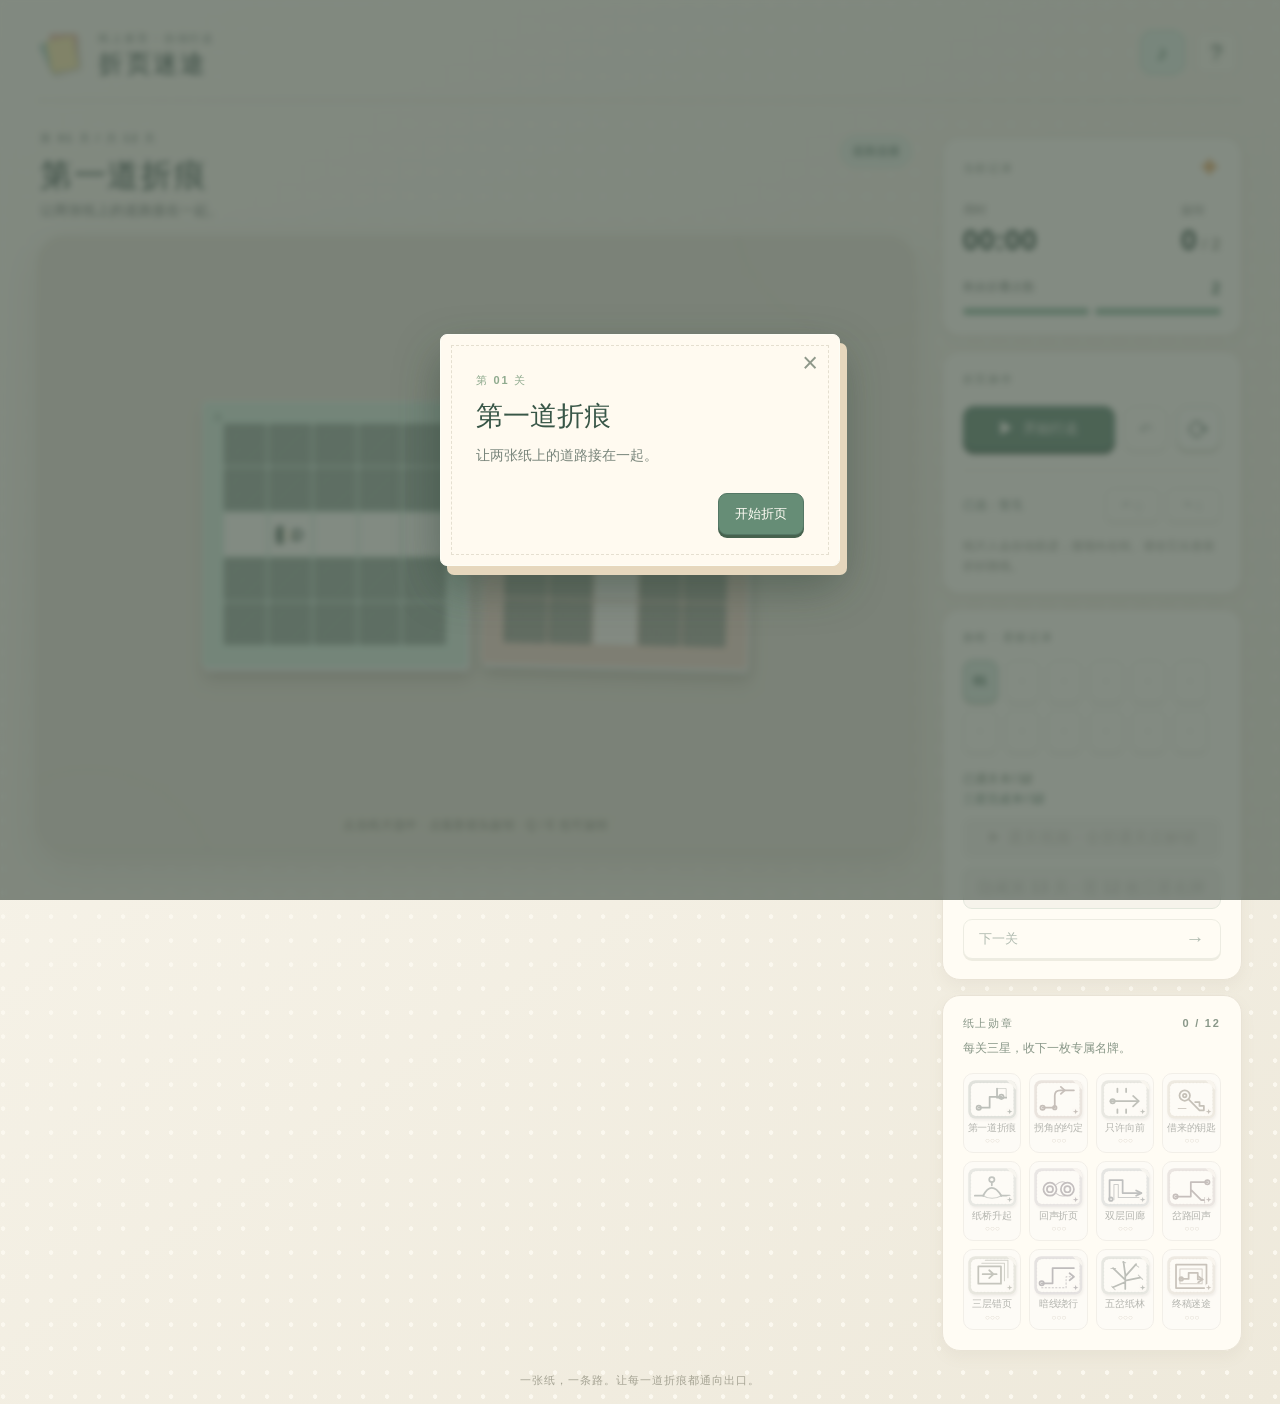
==== index.html @ ecf1df01 "Add files via upload" ====
<!doctype html>
<html lang="zh-CN">
<head>
  <meta charset="UTF-8">
  <meta name="viewport" content="width=device-width, initial-scale=1.0">
  <meta name="theme-color" content="#f5f0e5">
  <link rel="icon" href="data:,">
  <meta name="description" content="折页迷途：旋转纸片地图，为自动行走的小纸片人接出一条路。">
  <title>折页迷途 · 纸上迷宫</title>
  <link rel="stylesheet" href="./styles.css">
  <link rel="stylesheet" href="./advanced.css">
  <link rel="stylesheet" href="./boss.css">
  <link rel="stylesheet" href="./achievements.css">
</head>
<body>
  <div class="app-shell">
    <header class="topbar">
      <div class="brand-mark" aria-hidden="true"><span></span><span></span><span></span></div>
      <div class="brand-copy"><span class="eyebrow">纸上迷宫 · 自动行走</span><h1>折页迷途</h1></div>
      <div class="header-actions">
        <button id="sound-button" class="icon-button soft" type="button" title="切换声音" aria-label="切换声音">♪</button>
        <button id="help-button" class="icon-button soft" type="button" title="查看图例" aria-label="查看图例">?</button>
      </div>
    </header>

    <main id="normal-game" class="game-layout">
      <section class="play-section" aria-label="游戏地图">
        <div class="level-heading">
          <div><span id="level-number" class="level-kicker">第 01 关 / 共 06 关</span><h2 id="level-title">第一道折痕</h2><p id="level-description">让两块纸上的道路接在一起。</p></div>
          <span id="level-tag" class="level-tag">道路连接</span>
        </div>
        <div class="map-stage">
          <div class="stage-decoration decoration-one" aria-hidden="true"></div>
          <div class="stage-decoration decoration-two" aria-hidden="true"></div>
          <div id="board" class="board" role="group" aria-label="可旋转地图"></div>
          <div class="stage-note">点击纸片选中 · 点弧形箭头旋转 · Q / E 也可旋转</div>
        </div>
      </section>

      <aside class="side-panel">
        <div class="status-card">
          <div class="card-label">当前记录 <span class="mini-star">✦</span></div>
          <div class="stats"><div><span class="stat-label">用时</span><strong id="time-value">00:00</strong></div><div><span class="stat-label">旋转</span><strong><span id="turn-value">0</span><small> / <span id="turn-limit">2</span></small></strong></div></div>
          <div class="budget-label"><span>剩余折叠次数</span><strong id="remaining-value">2</strong></div>
          <div id="budget-pips" class="budget-pips" aria-label="剩余旋转次数"></div>
          <div class="inventory"><span id="key-status">◇ 钥匙未出现</span><span id="bridge-status">⌁ 桥梁未出现</span></div>
        </div>
        <div class="control-card">
          <div class="card-label">折页操作</div>
          <div class="main-controls"><button id="play-button" class="primary-button" type="button" title="开始或暂停行走"><span id="play-icon">▶</span><span id="play-label">开始行走</span></button><button id="undo-button" class="icon-button" type="button" title="撤销上一步旋转" aria-label="撤销上一步旋转">↶</button><button id="restart-button" class="icon-button" type="button" title="重开本关" aria-label="重开本关">⟳</button></div>
          <div class="selected-row"><span id="selected-label">已选：暂无</span><div><button id="rotate-left" class="small-button" type="button" title="逆时针旋转选中纸片（Q）" aria-label="逆时针旋转选中纸片">↶ <kbd>Q</kbd></button><button id="rotate-right" class="small-button" type="button" title="顺时针旋转选中纸片（E）" aria-label="顺时针旋转选中纸片">↷ <kbd>E</kbd></button></div></div>
          <p class="control-hint">纸片人会自动前进；撞墙向右转。请在它出发前折好路线。</p>
        </div>
        <div class="progress-card"><div class="card-label">旅程 · 星级记录</div><div id="level-dots" class="level-dots" aria-label="关卡列表"></div><p id="clear-status" class="clear-status" aria-live="polite">已通关 0 / 12</p><p id="perfect-status" class="perfect-status" aria-live="polite">三星完成 0 / 12</p><button id="video-entry" class="video-entry" type="button" disabled title="前十二关全部通关后即可观看，不要求三星">▶ 通关视频 · 全部通关后解锁</button><button id="boss-entry" class="boss-entry" type="button" disabled title="前十二关全部获得三星名牌后解锁">隐藏第 13 关 · 需 12 枚三星名牌</button><button id="next-button" class="next-button" type="button" title="进入下一关">下一关 <span>→</span></button></div>
        <div class="achievement-card"><div class="card-label">纸上勋章 <span id="badge-count">0 / 12</span></div><p class="badge-intro">每关三星，收下一枚专属名牌。</p><div id="badge-shelf" class="badge-shelf" aria-label="关卡成就名牌"></div><div id="boss-badge-slot" class="boss-badge-slot" hidden></div><button id="finale-replay" class="finale-replay" type="button" hidden title="重看致谢与名牌融合动画">▶ 重看集章终章</button></div>
      </aside>
    </main>
    <section id="boss-screen" class="boss-screen" hidden aria-label="隐藏第十三关">
      <div class="boss-heading"><div><span class="level-kicker">隐藏第 13 关 · 终极折页</span><h2>万页迷宫</h2><p>100 × 100 张纸片，每张 100 × 100 格。正程与返程使用同一张纸的不同道路，错过钥匙会在远处被锁门拦下。</p></div><button id="boss-exit" class="outline-button" type="button">返回旅程</button></div>
      <div class="boss-layout">
        <div class="boss-map-card"><div class="boss-card-title">全图导航 <span>拖动平移 · 滚轮缩放 · 点击选纸片</span></div><canvas id="boss-atlas" width="600" height="600" aria-label="局部纸片地图"></canvas><div class="boss-nav"><button id="boss-follow" type="button">定位纸片人</button><label>视野 <input id="boss-zoom" type="range" min="8" max="40" value="20"></label><label>行 <input id="boss-row" type="number" min="1" max="100" value="1"></label><label>列 <input id="boss-col" type="number" min="1" max="100" value="2"></label><button id="boss-jump" type="button">跳转</button></div><canvas id="boss-minimap" width="200" height="200" aria-label="一百乘一百纸片总览"></canvas></div>
        <div class="boss-detail-card"><div class="boss-card-title">纸片内部 <span id="boss-selected-label">第 1 行 · 第 2 列</span></div><canvas id="boss-detail" width="500" height="500" aria-label="选中纸片的一百乘一百格道路"></canvas><p class="boss-detail-note">深色是墙，浅色是道路，箭头表示单向；红色端点危险。每张纸片都有数百步的绕路。</p></div>
        <aside class="boss-control-card"><div class="boss-card-title">Boss 状态</div><div class="boss-stat-grid"><span>纸片人</span><strong id="boss-player-position">1 行 1 列</strong><span>已走</span><strong id="boss-steps">0 步</strong><span>经过纸片</span><strong id="boss-visited">1 / 10000</strong><span>回程钥匙</span><strong id="boss-key-status">◇ 未取得</strong><span>用时</span><strong id="boss-time">00:00</strong><span>旋转</span><strong id="boss-turns">0 / 0</strong></div><div class="boss-controls"><button id="boss-left" type="button" title="逆时针旋转选中纸片">↶ 逆时针</button><button id="boss-right" type="button" title="顺时针旋转选中纸片">↷ 顺时针</button><button id="boss-undo" type="button">撤销旋转</button><button id="boss-restart" type="button">重开本关</button><button id="boss-play" class="primary-button" type="button">▶ 开始行走</button><label>行走速度 <select id="boss-speed"><option value="1">原速 1×</option><option value="64">64×</option><option value="4096" selected>4096×</option><option value="65536">65536×</option></select></label></div><form id="boss-skip-form" class="boss-skip-form"><label for="boss-skip-code">跳关代码</label><div><input id="boss-skip-code" type="text" autocomplete="off" autocapitalize="off" spellcheck="false" placeholder="输入代码" aria-label="第十三关跳关代码"><button type="submit" title="使用跳关代码">→ 使用</button></div><small>仅跳过本关，不计入星级记录。</small></form><p id="boss-hint" class="boss-hint" role="status">同一张纸片要在返程再次使用；错过钥匙会在远处被锁门拦下。</p></aside>
      </div>
      <details class="boss-video-card"><summary>▶ 观看第 13 关加速通关视频</summary><p>演示双程往返的正确路线；旋转准备与数百万步行走均作倍速压缩。</p><video controls preload="metadata" playsinline poster="./boss-video-poster.png" src="./boss-clear.webm" aria-label="第十三关加速通关视频"></video></details>
      <div id="boss-overlay" class="boss-overlay" hidden><div class="boss-overlay-paper"><h3 id="boss-overlay-title"></h3><p id="boss-overlay-message"></p><div id="boss-award" class="boss-award" hidden></div><div><button id="boss-overlay-back" type="button">返回地图</button><button id="boss-overlay-restart" type="button">重开本关</button></div></div></div>
    </section>
    <footer>一张纸，一条路。让每一道折痕都通向出口。</footer>
  </div>

  <div id="toast" class="toast" role="status" aria-live="polite"></div>
  <div id="modal" class="modal-backdrop hidden" role="dialog" aria-modal="true" aria-labelledby="modal-title"><div class="modal-paper"><button id="modal-close" class="modal-close" type="button" aria-label="关闭">×</button><span id="modal-kicker" class="modal-kicker"></span><h2 id="modal-title"></h2><p id="modal-message"></p><div id="modal-details" class="modal-details"></div><div id="modal-actions" class="modal-actions"></div></div></div>

  <div id="video-overlay" class="video-overlay" hidden role="dialog" aria-modal="true" aria-labelledby="video-overlay-title">
    <div class="video-paper"><div class="video-heading"><div><span class="level-kicker">十二关全通关奖励</span><h2 id="video-overlay-title">第 13 关 · 加速通关回放</h2><p>提前看看万页迷宫的正确路线；观看视频不会解锁 Boss。</p></div><button id="video-close" class="icon-button soft" type="button" title="关闭视频" aria-label="关闭视频">×</button></div><video id="reward-video" controls preload="metadata" playsinline poster="./boss-video-poster.png" src="./boss-clear.webm" aria-label="第十三关加速通关视频"></video></div>
  </div>

  <section id="finale-screen" class="finale-screen" hidden aria-label="集齐名牌终章动画" aria-live="polite">
    <button id="finale-skip" class="finale-skip" type="button" title="跳过终章动画，直接进入 Boss 关">跳过动画 →</button>
    <div id="finale-credits" class="finale-credits">
      <div class="finale-spark" aria-hidden="true">✦</div>
      <p class="finale-eyebrow">十二枚折页名牌 · 全部收集</p>
      <h2>感谢游玩</h2>
      <p class="finale-subtitle">每一道折痕，都因为你而有了方向。</p>
      <div class="maker-list"><span>Lyu Yanchen</span><span>Li Xinjie</span><span>Cong Yilong</span><span>Dong Yinzhi</span></div>
      <div class="powered-pill"><span class="powered-text">Powered by GPT-6 Astra</span></div>
    </div>
    <div id="finale-merge" class="finale-merge" hidden>
      <p class="merge-caption">十二道折痕，合为最后一页</p>
      <div id="merge-grid" class="merge-grid" aria-hidden="true"></div>
      <div class="boss-sigil" aria-hidden="true"><span>✦</span></div>
      <h2>万页迷宫</h2>
    </div>
  </section>

  <script type="module" src="./game.js"></script>
</body>
</html>
---- styles.css ----
:root{font-family:"Trebuchet MS","Microsoft YaHei", "PingFang SC", sans-serif;color:#374039;background:#f5f0e5;font-synthesis:none}*{box-sizing:border-box}body{margin:0;min-width:320px;background:radial-gradient(circle at 13% 19%,#fbf8ef 0 2px,transparent 2.5px) 0 0/24px 24px,linear-gradient(145deg,#faf7ee,#eee9db);min-height:100vh}button{font:inherit;cursor:pointer}button:disabled{cursor:not-allowed;opacity:.43}.app-shell{max-width:1450px;margin:auto;padding:25px clamp(18px,3vw,48px) 16px}.topbar{display:flex;align-items:center;gap:14px;padding:4px 3px 24px;border-bottom:1px solid #ded9ca}.brand-mark{position:relative;width:43px;height:43px;flex:none;transform:rotate(-10deg)}.brand-mark span{position:absolute;width:28px;height:33px;border:1px solid rgba(45,71,62,.16);border-radius:2px;box-shadow:2px 3px 4px #665a4022}.brand-mark span:nth-child(1){background:#b6d4c7;left:3px;top:6px;transform:rotate(-16deg)}.brand-mark span:nth-child(2){background:#f1bfaa;left:9px;top:3px;transform:rotate(9deg)}.brand-mark span:nth-child(3){background:#f8e7ab;left:7px;top:7px;transform:rotate(-1deg)}.brand-copy{line-height:1}.eyebrow,.level-kicker,.card-label,.modal-kicker{font-size:11px;font-weight:800;letter-spacing:.16em;color:#839087}.brand-copy h1{font-size:25px;letter-spacing:.09em;margin:6px 0 0;font-weight:900;color:#344e44}.header-actions{margin-left:auto;display:flex;gap:9px}.icon-button,.small-button,.outline-button,.next-button,.tile-turn,.level-dot{border:1px solid #d6d9cb;background:#fffdf6;color:#4c6758;box-shadow:0 2px 0 #d9d8c9;transition:transform .18s,background .18s,box-shadow .18s}.icon-button:hover:not(:disabled),.small-button:hover:not(:disabled),.outline-button:hover:not(:disabled),.next-button:hover:not(:disabled),.tile-turn:hover:not(:disabled),.level-dot:hover:not(:disabled){transform:translateY(-2px);box-shadow:0 4px 0 #d9d8c9;background:#f7f8ee}.icon-button:active:not(:disabled),.small-button:active:not(:disabled),.tile-turn:active:not(:disabled){transform:translateY(1px);box-shadow:0 1px 0 #d9d8c9}.icon-button{width:45px;height:45px;border-radius:12px;font-size:25px;line-height:1}.icon-button.soft{border-color:#e3e0d6;background:#f8f5ea;box-shadow:none;font-size:22px}.icon-button.active{background:#e5efd8;color:#397058}.game-layout{display:grid;grid-template-columns:minmax(0,1fr) 300px;gap:28px;margin-top:27px;align-items:start}.play-section{min-width:0}.level-heading{display:flex;justify-content:space-between;align-items:flex-start;gap:12px;padding:0 2px 15px}.level-heading h2{font-family:Georgia,"Noto Serif SC","Songti SC",serif;font-size:clamp(24px,2.5vw,34px);margin:8px 0 4px;color:#334e43;letter-spacing:.04em}.level-heading p{font-size:14px;color:#79827a;margin:0}.level-tag{background:#e6eee3;border:1px solid #d3e2d1;color:#567766;border-radius:30px;padding:7px 11px;font-size:12px;font-weight:700;white-space:nowrap;margin-top:7px}.map-stage{position:relative;isolation:isolate;min-height:615px;padding:34px 28px 50px;display:flex;align-items:center;justify-content:center;background:#e9e4d7;border-radius:26px;border:1px solid #e0d9c9;box-shadow:inset 0 1px #fff9,0 14px 35px #665b4220;overflow:hidden}.map-stage:before{content:"";position:absolute;inset:0;background:repeating-linear-gradient(0deg,transparent 0 31px,#8c7e6110 32px),repeating-linear-gradient(90deg,transparent 0 31px,#8c7e6110 32px);pointer-events:none;z-index:-1}.stage-decoration{position:absolute;width:260px;height:260px;border:1px dashed #b5ac9a;border-radius:50%;opacity:.45;z-index:-1}.decoration-one{top:-160px;right:-80px}.decoration-two{bottom:-180px;left:-80px}.board{--columns:2;--rows:2;--tile-size:clamp(140px, min(20.8vw, calc(58vh / var(--rows))), 270px);display:grid;grid-template-columns:repeat(var(--columns),var(--tile-size));grid-template-rows:repeat(var(--rows),var(--tile-size));gap:clamp(8px,1.2vw,18px);max-width:100%;position:relative;filter:drop-shadow(0 12px 8px #82796425)}.tile{--paper:#dceee5;position:relative;background:var(--paper);border:1px solid #ffffffe0;border-radius:5px;box-shadow:2px 4px 0 #ffffff90,4px 8px 12px #675f4e35;transform:rotate(var(--angle,0deg));outline:3px solid transparent;outline-offset:4px;transition:outline-color .2s,filter .2s;min-width:0;min-height:0}.tile:nth-child(2n){--angle:1.3deg}.tile:nth-child(3n){--angle:-1.4deg}.tile:nth-child(4n){--angle:.7deg}.tile.mint{--paper:#d6ebdc}.tile.peach{--paper:#f2d8c9}.tile.lavender{--paper:#e7def1}.tile.blue{--paper:#d4e6ee}.tile.yellow{--paper:#f2eac3}.tile.rose{--paper:#edd4db}.tile.selected{outline-color:#739787;z-index:2}.tile.occupied{filter:saturate(1.1)}.tile-content{width:100%;height:100%;padding:8%;position:relative}.cell-grid{display:grid;width:100%;height:100%;grid-template-columns:repeat(5,1fr);grid-template-rows:repeat(5,1fr);gap:2px}.cell{position:relative;display:flex;align-items:center;justify-content:center;min-width:0;min-height:0;border-radius:2px;font-size:clamp(16px,2.2vw,27px);font-weight:900}.cell.road,.cell.key,.cell.door,.cell.switch,.cell.bridge,.cell.crumble,.cell.portal,.cell.oneway,.cell.exit{background:#fffdf8e8;box-shadow:0 1px 1px #7c765022}.cell.wall{background:repeating-linear-gradient(135deg,#7d8c82b3 0 2px,#899b8db5 2px 4px);box-shadow:inset 1px 1px 2px #43544345}.cell.void{background:#5e73667a;border:2px dashed #fff9}.cell-glyph{position:relative;z-index:1;line-height:1}.exit{color:#e7aa57;box-shadow:inset 0 0 0 2px #eed6a6,0 1px 1px #7c765022!important}.exit .cell-glyph{animation:twinkle 1.6s ease-in-out infinite}.key{color:#d09a4d}.door{color:#9a6657}.door.open{color:#91b28e}.switch{color:#d88671}.switch.active{color:#7fa986}.bridge{color:#b2a89a;background:#f8f7f4a0!important;border:2px dashed #9c9c8e}.bridge.active{color:#589383;background:#fffdf8e8!important;border:0}.crumble{color:#bd9f80;background:repeating-linear-gradient(60deg,#fffaf3,#fffaf3 5px,#eadfcf 6px)!important}.portal{color:#8c7ca8;background:radial-gradient(circle,#e9deef,#fffdf8)!important}.oneway{color:#64998b}.tile-label{position:absolute;left:10px;top:8px;color:#627b6e99;font-family:Georgia,serif;font-size:12px;font-weight:700}.tile-actions{position:absolute;right:6px;top:5px;display:flex;gap:4px;z-index:4}.tile-turn{border-radius:7px;width:28px;height:27px;line-height:1;font-size:19px;padding:0;background:#fffdf9ed}.tile.occupied .tile-actions{display:none}.paper-person{position:absolute;z-index:5;width:68%;height:78%;display:flex;flex-direction:column;align-items:center;justify-content:center;filter:drop-shadow(1px 2px 1px #53634a80);transform:rotate(var(--face));transition:transform .15s}.face-0{--face:0deg}.face-1{--face:90deg}.face-2{--face:180deg}.face-3{--face:270deg}.person-head{width:40%;height:31%;background:#fefbf2;border:2px solid #4b685e;border-radius:48% 48% 25% 25%;position:relative}.person-head:after{content:"··";position:absolute;left:22%;top:-11%;font-size:12px;letter-spacing:1px;color:#40574f}.person-body{width:65%;height:42%;background:#faf5e5;border:2px solid #4b685e;clip-path:polygon(50% 0,100% 100%,0 100%);margin-top:-2px}.person-feet{width:68%;height:12%;border-bottom:3px solid #4b685e;border-radius:50%}.stage-note{position:absolute;bottom:15px;left:10px;right:10px;text-align:center;font-size:12px;color:#8b8d7f;letter-spacing:.03em}.side-panel{display:flex;flex-direction:column;gap:15px;padding-top:9px}.status-card,.control-card,.progress-card{background:#fffcf4;border:1px solid #e9e3d6;border-radius:18px;box-shadow:0 6px 15px #887a5d12;padding:20px}.card-label{color:#8a9889;display:flex;justify-content:space-between;align-items:center}.mini-star{font-size:18px;color:#e3ae6d}.stats{display:flex;justify-content:space-between;margin:23px 0 22px}.stats>div{display:flex;flex-direction:column;gap:5px}.stat-label{font-size:12px;color:#8d9389}.stats strong{font-size:29px;font-variant-numeric:tabular-nums;color:#3a5547}.stats small{font-size:17px;color:#a3a799}.budget-label{font-size:12px;color:#838e84;display:flex;justify-content:space-between}.budget-label strong{color:#5f806c;font-size:17px}.budget-pips{display:flex;gap:6px;margin-top:9px}.budget-pip{height:7px;flex:1;border-radius:20px;background:#e8e3d6}.budget-pip.available{background:#96bda4}.inventory{display:flex;flex-direction:column;gap:7px;border-top:1px dashed #e7e1d4;margin-top:20px;padding-top:13px;color:#89948b;font-size:12px}.control-card{padding-bottom:16px}.main-controls{display:flex;gap:8px;margin-top:19px}.primary-button{border:1px solid #547765;background:#668d76;color:#fffdf5;box-shadow:0 3px 0 #46624e;border-radius:11px;min-height:45px;padding:0 16px;font-size:14px;font-weight:800;transition:transform .18s,background .18s,box-shadow .18s}.primary-button:hover:not(:disabled){background:#587d69;transform:translateY(-2px);box-shadow:0 5px 0 #46624e}.primary-button:active:not(:disabled){transform:translateY(1px);box-shadow:0 1px 0 #46624e}.main-controls .primary-button{flex:1;display:flex;align-items:center;justify-content:center;gap:8px}.main-controls .primary-button span:first-child{font-size:17px}.selected-row{display:flex;justify-content:space-between;align-items:center;gap:4px;border-top:1px dashed #e7e1d4;margin-top:19px;padding-top:17px;font-size:12px;color:#7e8f82}.selected-row>div{display:flex;gap:6px}.small-button{min-width:55px;height:34px;border-radius:8px;font-size:16px}.small-button kbd{font-family:inherit;font-size:10px;color:#9ba99b}.control-hint{font-size:12px;line-height:1.65;color:#9a9e91;margin:15px 0 0}.level-dots{display:flex;gap:7px;margin:15px 0 18px}.level-dot{width:35px;height:35px;border-radius:9px;font-size:12px;font-weight:800}.level-dot.current{background:#dceade;color:#436954;border-color:#9dbca5}.next-button{width:100%;height:40px;border-radius:9px;font-size:13px;font-weight:800;display:flex;align-items:center;justify-content:space-between;padding:0 15px}.next-button span{font-size:19px}footer{margin-top:22px;text-align:center;color:#a5a393;font-size:11px;letter-spacing:.09em}.toast{position:fixed;bottom:28px;left:50%;transform:translate(-50%,18px);padding:10px 18px;border-radius:30px;background:#344f42;color:#fffdf5;font-size:13px;box-shadow:0 8px 24px #44594b3f;opacity:0;pointer-events:none;transition:opacity .2s,transform .2s;z-index:20}.toast.visible{opacity:1;transform:translate(-50%,0)}.modal-backdrop{position:fixed;inset:0;z-index:30;background:#3d4c42a3;display:flex;align-items:center;justify-content:center;padding:20px;backdrop-filter:blur(3px)}.modal-backdrop.hidden{display:none}.modal-paper{position:relative;width:min(400px,100%);background:#fffaf0;border:1px solid #fdfdf5;border-radius:7px;box-shadow:7px 9px 0 #e6d7bd,0 20px 45px #263d3070;padding:35px 35px 30px;transform:rotate(-.7deg)}.modal-paper:before{content:"";position:absolute;inset:10px;border:1px dashed #e5dfd0;pointer-events:none}.modal-close{position:absolute;top:12px;right:15px;border:0;background:transparent;font-size:27px;color:#8f988a}.modal-kicker{color:#8faa8e}.modal-paper h2{font-family:Georgia,"Noto Serif SC","Songti SC",serif;color:#385647;font-size:27px;margin:10px 0}.modal-paper p{color:#78847a;font-size:14px;line-height:1.7;margin:0}.modal-details{font-size:13px;line-height:2;color:#8a948a;margin-top:12px}.result-stars{font-size:35px;color:#dfad63;letter-spacing:7px;line-height:1.5}.result-stars span{color:#d7d8ce}.modal-actions{display:flex;justify-content:flex-end;gap:9px;margin-top:25px}.modal-actions button{padding:0 16px;min-height:42px;border-radius:9px;font-size:13px;font-weight:800}.outline-button{color:#607d67}button:focus-visible,.tile:focus-visible{outline:3px solid #597e68;outline-offset:3px}@keyframes twinkle{50%{transform:scale(1.16);opacity:.7}}@media(max-width:1050px){.game-layout{grid-template-columns:1fr;gap:16px}.side-panel{display:grid;grid-template-columns:repeat(3,minmax(0,1fr));padding:0}.map-stage{min-height:560px}.board{--tile-size:clamp(130px,min(29vw,calc(50vh / var(--rows))),255px)}}@media(max-width:700px){.app-shell{padding:14px 12px 18px}.topbar{padding-bottom:16px}.brand-copy h1{font-size:21px}.brand-mark{transform:scale(.85) rotate(-10deg);margin-left:-5px}.game-layout{margin-top:17px}.level-heading h2{font-size:24px}.level-heading p{font-size:12px}.level-tag{font-size:10px;padding:6px 8px}.map-stage{min-height:0;padding:24px 7px 48px;border-radius:17px}.board{--tile-size:min(43vw,calc(65vh / var(--rows)),215px);gap:6px}.cell-grid{gap:1px}.tile-content{padding:7%}.tile-turn{width:25px;height:24px;font-size:17px}.tile-actions{top:3px;right:3px;gap:2px}.cell{font-size:clamp(12px,4vw,23px)}.stage-note{font-size:10px}.side-panel{grid-template-columns:1fr 1fr;gap:9px}.status-card,.control-card,.progress-card{padding:14px;border-radius:13px}.progress-card{grid-column:1/-1}.stats{margin:13px 0}.stats strong{font-size:23px}.main-controls{margin-top:12px}.main-controls .icon-button{width:36px;height:42px;font-size:21px}.primary-button{padding:0 8px;font-size:12px}.selected-row{display:block;margin-top:12px;padding-top:10px}.selected-row>div{margin-top:7px}.control-hint{display:none}.level-dots{margin:9px 0}.inventory{margin-top:10px;padding-top:8px}.level-dots{justify-content:center}.next-button{height:35px}}@media(max-width:420px){.side-panel{grid-template-columns:1fr}.progress-card{grid-column:auto}.status-card .inventory{flex-direction:row;justify-content:space-between}.control-card .selected-row{display:flex}.control-card .selected-row>div{margin:0}.board{--tile-size:min(42vw,calc(64vh / var(--rows)),190px)}}@media(prefers-reduced-motion:reduce){*,*:before,*:after{animation-duration:.01ms!important;transition-duration:.01ms!important}}
---- advanced.css ----
/* 进阶地图维持完整可见；关卡入口按行折叠。 */
.level-dots { flex-wrap: wrap; }
.map-stage.advanced-stage { min-height: 0; align-items: flex-start; }
.board.long-board { --tile-size: clamp(112px, min(17vw, calc(80vh / var(--rows))), 190px); }
.board.long-board .cell { font-size: clamp(14px, 1.75vw, 23px); }
.board.long-board .tile-label { font-size: 10px; }
.cell.danger { background: #e7b6aa !important; color: #9b514f; box-shadow: inset 0 0 0 2px #d59386; }
@media (max-width: 1050px) {
  .board.long-board { --tile-size: clamp(105px, min(22vw, calc(80vh / var(--rows))), 170px); }
}
@media (max-width: 700px) {
  .board.long-board { --tile-size: min(calc((100vw - 44px) / 3), max(95px, calc(74vh / var(--rows)))); }
  .board.long-board .cell { font-size: clamp(12px, 3.3vw, 19px); }
  .board.long-board .tile-turn { width: 29px; height: 29px; font-size: 18px; }
  .board.long-board .tile-label { left: 5px; top: 3px; }
}
---- boss.css ----
[hidden] { display: none !important; }
.level-dot { position: relative; height: 43px; }
.level-rating { position: absolute; left: 0; right: 0; bottom: 2px; font-size: 7px; letter-spacing: -1px; line-height: 1; color: #d89d4f; }
.perfect-status { margin: 5px 0 10px; color: #688775; font-size: 12px; font-weight: 800; }
.boss-entry { width: 100%; min-height: 41px; margin-bottom: 10px; border: 1px solid #bdcbbd; border-radius: 9px; background: #e5eee1; color: #446650; font-weight: 800; }
.boss-entry:not(:disabled):hover { background: #d5e6d5; }
.boss-entry:disabled { background: #ebe8df; color: #9a9d91; }
.boss-screen { margin-top: 28px; }
.boss-heading { display: flex; justify-content: space-between; align-items: start; gap: 24px; margin-bottom: 20px; }
.boss-heading h2 { margin: 8px 0 5px; font: 800 clamp(25px, 3vw, 36px) Georgia, "Noto Serif SC", serif; color: #344f43; }
.boss-heading p { max-width: 780px; margin: 0; color: #738276; font-size: 14px; line-height: 1.5; }
.boss-heading .outline-button { flex: none; padding: 10px 15px; border-radius: 9px; font-weight: 800; }
.boss-layout { display: grid; grid-template-columns: minmax(0, 1fr) minmax(0, 1fr) 245px; gap: 14px; align-items: start; }
.boss-map-card, .boss-detail-card, .boss-control-card { min-width: 0; padding: 16px; border: 1px solid #e3ddcf; border-radius: 17px; background: #fffaf0; box-shadow: 0 9px 22px #74674c15; }
.boss-card-title { display: flex; justify-content: space-between; gap: 8px; margin-bottom: 11px; font-weight: 800; color: #426353; }
.boss-card-title span { font-size: 11px; font-weight: 500; color: #899489; text-align: right; }
#boss-atlas, #boss-detail { display: block; width: 100%; aspect-ratio: 1; height: auto; background: #e8e4d8; border: 1px solid #d8d4c6; border-radius: 7px; image-rendering: pixelated; }
#boss-atlas { cursor: crosshair; touch-action: none; }
#boss-detail { cursor: default; }
.boss-nav { display: flex; flex-wrap: wrap; align-items: center; gap: 7px; margin-top: 12px; font-size: 12px; color: #738577; }
.boss-nav button, .boss-controls button, .boss-overlay button { min-height: 36px; border: 1px solid #cad8ca; border-radius: 8px; background: #f7fbf2; color: #426653; font-weight: 800; }
.boss-nav button { padding: 0 9px; }
.boss-nav label { display: flex; align-items: center; gap: 4px; }
.boss-nav input[type=number] { width: 53px; height: 34px; border: 1px solid #d5d7ca; border-radius: 6px; padding: 0 4px; background: #fffdf7; color: #435b49; }
.boss-nav input[type=range] { width: 80px; accent-color: #72987b; }
#boss-minimap { display: block; width: 140px; height: 140px; margin: 14px auto 0; border: 1px solid #d5d7ca; border-radius: 4px; background: #e7e3d8; image-rendering: pixelated; cursor: crosshair; }
.boss-detail-note, .boss-hint { color: #7e8d80; font-size: 12px; line-height: 1.5; }
.boss-stat-grid { display: grid; grid-template-columns: auto 1fr; gap: 9px 8px; font-size: 12px; color: #849085; }
.boss-stat-grid strong { justify-self: end; color: #466852; font-variant-numeric: tabular-nums; }
.boss-controls { display: grid; grid-template-columns: 1fr 1fr; gap: 8px; margin-top: 17px; }
.boss-controls button { padding: 0 5px; }
.boss-controls button:disabled { opacity: .45; }
.boss-controls #boss-play, .boss-controls label { grid-column: 1 / -1; }
.boss-controls #boss-play { background: #668d76; color: white; }
.boss-controls label { display: flex; align-items: center; justify-content: space-between; color: #778679; font-size: 12px; }
.boss-controls select { max-width: 126px; padding: 7px; border: 1px solid #d4d9ca; border-radius: 7px; background: #fffdf7; color: #45644f; }
.boss-skip-form { display: grid; gap: 7px; margin-top: 16px; padding-top: 14px; border-top: 1px dashed #d9d9ca; color: #567463; font-size: 12px; font-weight: 800; }
.boss-skip-form > div { display: flex; gap: 6px; }
.boss-skip-form input { min-width: 0; flex: 1; padding: 8px; border: 1px solid #cad8ca; border-radius: 8px; background: #fffdf7; color: #405e4d; font: inherit; }
.boss-skip-form button { flex: none; padding: 0 9px; border: 1px solid #cad8ca; border-radius: 8px; background: #e5eee1; color: #426653; font-weight: 800; cursor: pointer; }
.boss-skip-form small { color: #8a9889; font-size: 11px; font-weight: 500; }
.boss-video-card { margin-top: 16px; padding: 15px 18px; border: 1px solid #e3ddcf; border-radius: 15px; background: #fffaf0; color: #587564; }
.boss-video-card summary { cursor: pointer; font-weight: 800; }
.boss-video-card p { margin: 9px 0; font-size: 12px; line-height: 1.5; color: #849085; }
.boss-video-card video { display: block; width: min(100%, 960px); aspect-ratio: 16 / 9; margin: 10px auto 0; border-radius: 9px; background: #e7e3d8; }
.boss-overlay { position: fixed; z-index: 45; inset: 0; display: grid; place-items: center; padding: 20px; background: #364b3cb8; }
.boss-overlay-paper { width: min(390px, 100%); padding: 28px; border: 1px solid white; border-radius: 8px; background: #fffaf0; box-shadow: 8px 8px 0 #d8c9ad; transform: rotate(-.5deg); }
.boss-overlay h3 { margin: 0 0 10px; color: #3d614c; font: 800 26px Georgia, "Noto Serif SC", serif; }
.boss-overlay p { color: #7c8a7b; line-height: 1.6; }
.boss-overlay-paper > div { display: flex; justify-content: end; gap: 8px; }
.boss-overlay button { padding: 0 13px; }
@media (max-width: 1200px) { .boss-layout { grid-template-columns: minmax(0, 1fr) minmax(0, 1fr); } .boss-control-card { grid-column: 1 / -1; } .boss-controls { grid-template-columns: repeat(4, 1fr); } .boss-controls #boss-play, .boss-controls label { grid-column: auto; } }
@media (max-width: 700px) { .boss-heading { flex-direction: column; gap: 12px; } .boss-heading p { font-size: 12px; } .boss-layout { grid-template-columns: 1fr; } .boss-control-card { grid-column: auto; order: -1; } .boss-controls { grid-template-columns: 1fr 1fr; } .boss-controls #boss-play, .boss-controls label { grid-column: 1 / -1; } .boss-map-card, .boss-detail-card, .boss-control-card { padding: 12px; } .boss-card-title span { max-width: 160px; } }
---- achievements.css ----
/* 纸片名牌、终章演出与全局柔和过渡。 */
.achievement-card{background:#fffcf4;border:1px solid #e9e3d6;border-radius:18px;box-shadow:0 6px 15px #887a5d12;padding:20px}
.badge-intro{margin:9px 0 16px;font-size:12px;color:#8a9889}
.badge-shelf{display:grid;grid-template-columns:repeat(4,minmax(0,1fr));gap:8px}
.achievement-badge{min-width:0;display:flex;flex-direction:column;align-items:center;gap:2px;text-align:center;padding:5px 3px 7px;border:1px solid #eadfca;border-radius:10px;background:#fffaf0;box-shadow:0 3px 0 #e4d9c5;transition:transform .25s ease,filter .3s ease,box-shadow .25s ease}
.achievement-badge svg{width:100%;height:auto;max-width:95px;filter:drop-shadow(1px 2px 1px #756d5630)}
.achievement-badge svg .fine{stroke-width:2.3;opacity:.78}
.achievement-badge svg .dashed{stroke-dasharray:3 5}
.achievement-badge svg .fold{stroke-width:2;opacity:.68}
.achievement-badge .badge-title{font-size:10px;line-height:1.25;font-weight:800;color:#486a56;white-space:nowrap;letter-spacing:-.03em}
.badge-stars{color:#d2a25b;font-size:8px;letter-spacing:-1px}
.achievement-badge.locked{filter:grayscale(.8);opacity:.46;box-shadow:none}
.achievement-badge.earned:hover{transform:translateY(-3px) rotate(-2deg);box-shadow:0 6px 0 #e4d9c5}
.achievement-badge.just-earned{animation:badgePop .9s cubic-bezier(.16,.95,.24,1.25) both}
.boss-badge-slot{margin-top:16px;padding-top:11px;border-top:1px dashed #ddd8c7;display:flex;align-items:center;gap:12px;color:#8a9889;font-size:11px}
.boss-badge-slot[hidden]{display:none}
.boss-badge-slot .achievement-badge{width:82px}
.finale-replay{margin-top:15px;width:100%;min-height:36px;border-radius:8px;background:#e9e5d8;color:#587262;font-weight:800;font-size:12px}
.finale-replay[hidden]{display:none}
.award-detail{display:flex;align-items:center;gap:12px;margin:12px 0;padding:9px;border-radius:12px;background:#f5eddc;color:#6b735f}
.award-detail .achievement-badge{width:90px;flex:none;animation:badgePop .7s ease-out both}
.award-detail strong{display:block;color:#577963;font-size:13px}
.award-detail small{display:block;line-height:1.6;color:#8b927f}
.boss-award{display:flex!important;justify-content:center!important;align-items:center;gap:16px;margin:12px 0 20px;padding:11px;border-radius:12px;background:#f4eadb;color:#577963;font-size:13px;font-weight:800}
.boss-award[hidden]{display:none!important}
.boss-award .achievement-badge{width:94px;flex:none;animation:badgePop .7s ease-out both}
.clear-status{margin:8px 0 1px;color:#788b78;font-size:12px;font-weight:800}
.progress-card .perfect-status{margin:3px 0 10px}
.video-entry{width:100%;min-height:41px;margin-bottom:9px;border:1px solid #d8c9ad;border-radius:9px;background:#f4ead8;color:#796543;font-weight:800}
.video-entry:not(:disabled):hover{background:#ecdec3}
.video-entry:disabled{background:#ede9e0;color:#a19d90;border-color:#e3ded2}
.video-overlay{position:fixed;z-index:58;inset:0;display:grid;place-items:center;overflow:auto;padding:18px;background:#2f4238c9;backdrop-filter:blur(6px);animation:finaleFade .25s ease both}
.video-overlay[hidden]{display:none!important}
.video-paper{width:min(920px,100%);padding:18px;border:1px solid #fdf8ed;border-radius:18px;background:#fffaf0;box-shadow:8px 10px 0 #d1bea0,0 24px 55px #1b31235c;animation:paperRise .35s ease both}
.video-heading{display:flex;justify-content:space-between;gap:14px;align-items:start;margin:0 2px 15px}
.video-heading h2{margin:6px 0;color:#46644f;font:800 clamp(20px,3vw,29px) Georgia,"Noto Serif SC",serif}
.video-heading p{margin:0;color:#7e8b7e;font-size:12px;line-height:1.5}
.video-heading .icon-button{flex:none;font-size:25px}
.video-paper video{display:block;width:100%;aspect-ratio:16/9;background:#e7e3d8;border-radius:9px}

.finale-screen{position:fixed;inset:0;z-index:60;overflow:auto;display:grid;place-items:center;padding:24px;background:radial-gradient(circle at 23% 18%,#fff9dd 0,transparent 35%),radial-gradient(circle at 78% 75%,#dbeadd 0,transparent 38%),#f4eddf;color:#3e5848;text-align:center;animation:finaleFade .75s ease both}
.finale-screen[hidden],.finale-merge[hidden]{display:none!important}
.finale-screen:before{content:"";position:fixed;inset:13px;border:1px dashed #b7c7ad;pointer-events:none;border-radius:18px}
.finale-skip{position:fixed;top:27px;right:29px;z-index:3;background:#ffffffb8;border:1px solid #cdd9c8;border-radius:99px;color:#5c7765;font-weight:800;padding:9px 16px;box-shadow:0 2px 10px #51624a14}
.finale-credits{position:relative;max-width:760px;animation:paperRise .8s ease both}
.finale-spark{font-size:66px;color:#d7ab6c;line-height:1;filter:drop-shadow(0 7px 3px #b7a47844);animation:sparkPulse 3s ease-in-out infinite}
.finale-eyebrow{color:#91a28b;font-size:13px;letter-spacing:.35em;font-weight:800;margin:23px 0 7px;animation:paperRise .8s .25s both}
.finale-credits h2{font-family:Georgia,"Noto Serif SC","Songti SC",serif;font-size:clamp(46px,9vw,92px);letter-spacing:.14em;color:#456d55;margin:5px 0 10px;animation:paperRise .9s .55s both}
.finale-subtitle{font-size:clamp(13px,2vw,18px);color:#7b8e7d;animation:paperRise .9s .85s both}
.maker-list{display:grid;grid-template-columns:repeat(2,minmax(130px,1fr));gap:10px 24px;max-width:440px;margin:36px auto 12px;font:700 clamp(15px,2.3vw,19px) Georgia,serif;color:#5f7668}
.maker-list span{display:block;padding:10px 6px;border-bottom:1px dashed #bbcbb7;animation:paperRise .65s both}
.maker-list span:nth-child(1){animation-delay:1.2s}.maker-list span:nth-child(2){animation-delay:1.45s}.maker-list span:nth-child(3){animation-delay:1.7s}.maker-list span:nth-child(4){animation-delay:1.95s}
.powered-pill{position:relative;isolation:isolate;overflow:hidden;display:flex;align-items:center;justify-content:center;width:min(338px,calc(100vw - 64px));min-height:35px;margin:0 auto;padding:9px 18px;border-radius:99px;background:linear-gradient(96deg,#4a55df 0%,#6628ed 49%,#8c0cda 80%,#5310c9 100%);box-shadow:0 4px 12px #6246c93b;animation:paperRise .8s 2.25s both,powerSpectrum 3.5s ease-in-out infinite alternate}
.powered-pill:before{content:"";position:absolute;inset:0;border-radius:inherit;background:radial-gradient(circle at 8% 36%,#fff8 0 1px,transparent 2.4px),radial-gradient(circle at 15% 72%,#fff9 0 1px,transparent 2.5px),radial-gradient(circle at 26% 43%,#fff9 0 1.2px,transparent 2.7px),radial-gradient(circle at 39% 69%,#fffa 0 1px,transparent 2.4px),radial-gradient(circle at 48% 29%,#fffb 0 1.5px,transparent 3px),radial-gradient(circle at 58% 64%,#fff8 0 1px,transparent 2.5px),radial-gradient(circle at 69% 38%,#fffa 0 1.4px,transparent 3px),radial-gradient(circle at 81% 72%,#fff9 0 1px,transparent 2.4px),radial-gradient(circle at 91% 40%,#fffb 0 1.5px,transparent 3px);filter:drop-shadow(0 0 3px #fff8);animation:powerStars 2.8s ease-in-out infinite alternate}
.powered-text{position:relative;z-index:1;color:#fff;font:700 12px/1.2 system-ui,sans-serif;letter-spacing:.04em;text-shadow:0 1px 2px #30127588;white-space:nowrap}
.finale-credits.leaving{animation:finaleFade .65s ease reverse both}
.finale-merge{width:min(800px,100%);position:relative;animation:paperRise .7s ease both}
.merge-caption{font-size:13px;letter-spacing:.22em;font-weight:800;color:#778d79;margin:0 0 18px}
.merge-grid{width:min(550px,100%);display:grid;grid-template-columns:repeat(4,minmax(0,1fr));gap:10px;margin:0 auto;position:relative;z-index:2}
.merge-grid .achievement-badge{max-width:112px;width:100%;margin:auto;transform-origin:center;box-shadow:0 5px 12px #6e705b3a}
.merge-grid.merging .achievement-badge{animation:badgeConverge 2.4s cubic-bezier(.66,.02,.67,1) forwards;animation-delay:var(--delay)}
.boss-sigil{position:absolute;z-index:1;top:50%;left:50%;width:165px;height:165px;margin:-80px 0 0 -82px;border-radius:25px;background:conic-gradient(from 30deg,#749984,#ceb77d,#5e816f,#bba8a4,#749984);box-shadow:0 0 0 9px #fff8e6,0 20px 45px #4b5a4580;opacity:0;transform:scale(.25) rotate(-90deg);display:grid;place-items:center;transition:opacity .8s,transform 1.1s cubic-bezier(.17,.9,.17,1.15)}
.boss-sigil:before{content:"";position:absolute;inset:19px;border:3px dashed #fff5db;border-radius:14px;transform:rotate(45deg)}
.boss-sigil span{font-size:70px;color:#fffae8;filter:drop-shadow(2px 4px 1px #4b6650)}
.finale-merge.sigil-visible .boss-sigil{opacity:1;transform:scale(1) rotate(0)}
.finale-merge h2{font-family:Georgia,"Noto Serif SC",serif;color:#496b55;font-size:clamp(30px,5vw,50px);margin:28px 0 0;opacity:0;transform:translateY(10px);transition:opacity .6s,transform .6s}
.finale-merge.sigil-visible h2{opacity:1;transform:translateY(0)}
.finale-screen.exiting{animation:finaleFade .65s ease reverse both}

/* 导航、弹层和纸片界面均使用轻缓的进出场。 */
.app-shell{animation:paperRise .55s ease both}
.side-panel>div{animation:paperRise .52s ease both}
.side-panel>div:nth-child(2){animation-delay:.05s}.side-panel>div:nth-child(3){animation-delay:.1s}.side-panel>div:nth-child(4){animation-delay:.15s}
.game-layout.level-swapping .level-heading,.game-layout.level-swapping .map-stage{animation:paperRise .48s ease both}
.boss-screen:not([hidden]){animation:paperRise .6s ease both}
.modal-backdrop.hidden{display:flex;opacity:0;visibility:hidden;pointer-events:none;transition:opacity .23s ease,visibility .23s ease}
.modal-backdrop:not(.hidden){opacity:1;visibility:visible;transition:opacity .23s ease,visibility .23s ease}
.modal-backdrop:not(.hidden) .modal-paper{animation:paperRise .35s ease both}
.boss-overlay:not([hidden]){animation:finaleFade .3s ease both}
button{transition:background-color .2s ease,color .2s ease,box-shadow .2s ease,opacity .2s ease,transform .2s ease}
button:not(:disabled):hover{filter:brightness(1.025)}
button:not(:disabled):active{transform:translateY(1px) scale(.985)}
#sound-button.active{background:#e0eee3;color:#4c795c;border-color:#b7d1bc}

@keyframes badgePop{0%{transform:scale(.6) rotate(-12deg);opacity:.1}60%{transform:scale(1.12) rotate(4deg);opacity:1}100%{transform:scale(1) rotate(0);opacity:1}}
@keyframes paperRise{from{opacity:0;transform:translateY(13px)}to{opacity:1;transform:translateY(0)}}
@keyframes finaleFade{from{opacity:0}to{opacity:1}}
@keyframes sparkPulse{50%{transform:scale(1.12) rotate(14deg);opacity:.75}}
@keyframes powerSpectrum{from{filter:brightness(.96) saturate(.95)}to{filter:brightness(1.13) saturate(1.1)}}
@keyframes powerStars{from{transform:translateX(-2px);opacity:.55}to{transform:translateX(7px);opacity:1}}
@keyframes badgeConverge{0%{opacity:1;transform:translate(0,0) rotate(0) scale(1)}70%{opacity:1}100%{opacity:0;transform:translate(var(--tx),var(--ty)) rotate(var(--spin)) scale(.12)}}
@media(max-width:1050px){.achievement-card{grid-column:1/-1}.badge-shelf{grid-template-columns:repeat(6,minmax(0,1fr))}}
@media(max-width:700px){.achievement-card{padding:14px;border-radius:13px}.badge-shelf{grid-template-columns:repeat(4,minmax(0,1fr));gap:5px}.achievement-badge .badge-title{font-size:9px}.maker-list{gap:4px 10px;margin:24px auto 12px}.finale-screen{padding:48px 16px}.finale-skip{top:17px;right:18px}.merge-grid{gap:4px}}
@media(max-width:700px){.video-paper{padding:10px;border-radius:12px}.video-heading{margin:3px 3px 12px}.video-heading h2{font-size:19px}.video-heading p{font-size:11px}}
@media(max-width:420px){.badge-shelf{grid-template-columns:repeat(4,minmax(0,1fr))}}
@media(prefers-reduced-motion:reduce){.merge-grid.merging .achievement-badge{opacity:0}.finale-merge.sigil-visible .boss-sigil{opacity:1;transform:none}.powered-pill{animation:paperRise .8s 2.25s both}.powered-pill:before{animation:none}}
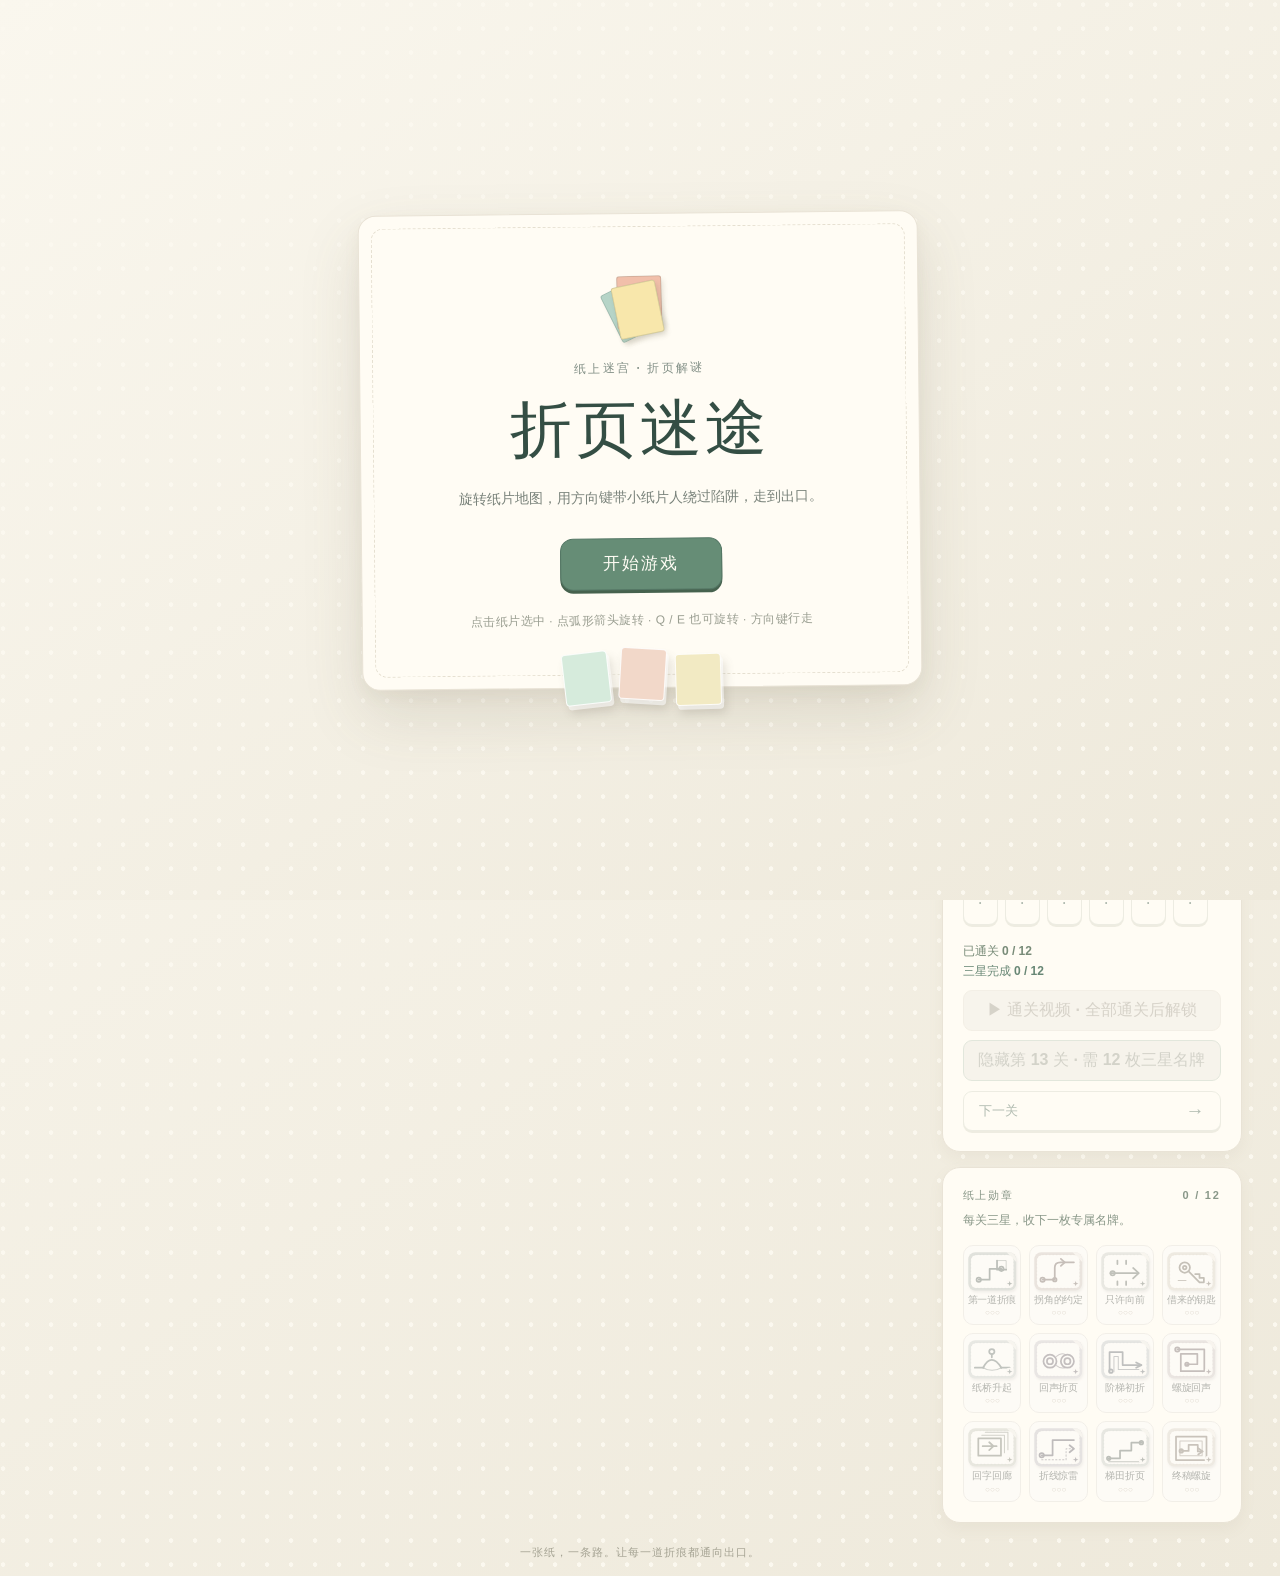
==== commit 08ff2998: "Deploy standalone Folded Labyrinth game" ====
--- a/index.html
+++ b/index.html
@@ -1,22 +1,488 @@
 <!doctype html>
-<html lang="zh-CN">
+<html lang="zh-CN" data-single-file>
 <head>
   <meta charset="UTF-8">
   <meta name="viewport" content="width=device-width, initial-scale=1.0">
   <meta name="theme-color" content="#f5f0e5">
   <link rel="icon" href="data:,">
-  <meta name="description" content="折页迷途：旋转纸片地图，为自动行走的小纸片人接出一条路。">
+  <meta name="description" content="折页迷途：旋转纸片地图，控制小纸片人避开陷阱、接出一条通往出口的路。">
   <title>折页迷途 · 纸上迷宫</title>
-  <link rel="stylesheet" href="./styles.css">
-  <link rel="stylesheet" href="./advanced.css">
-  <link rel="stylesheet" href="./boss.css">
-  <link rel="stylesheet" href="./achievements.css">
+  <style>
+:root{font-family:"Trebuchet MS","Microsoft YaHei", "PingFang SC", sans-serif;color:#374039;background:#f5f0e5;font-synthesis:none}*{box-sizing:border-box}body{margin:0;min-width:320px;background:radial-gradient(circle at 13% 19%,#fbf8ef 0 2px,transparent 2.5px) 0 0/24px 24px,linear-gradient(145deg,#faf7ee,#eee9db);min-height:100vh}button{font:inherit;cursor:pointer}button:disabled{cursor:not-allowed;opacity:.43}.app-shell{max-width:1450px;margin:auto;padding:25px clamp(18px,3vw,48px) 16px}.topbar{display:flex;align-items:center;gap:14px;padding:4px 3px 24px;border-bottom:1px solid #ded9ca}.brand-mark{position:relative;width:43px;height:43px;flex:none;transform:rotate(-10deg)}.brand-mark span{position:absolute;width:28px;height:33px;border:1px solid rgba(45,71,62,.16);border-radius:2px;box-shadow:2px 3px 4px #665a4022}.brand-mark span:nth-child(1){background:#b6d4c7;left:3px;top:6px;transform:rotate(-16deg)}.brand-mark span:nth-child(2){background:#f1bfaa;left:9px;top:3px;transform:rotate(9deg)}.brand-mark span:nth-child(3){background:#f8e7ab;left:7px;top:7px;transform:rotate(-1deg)}.brand-copy{line-height:1}.eyebrow,.level-kicker,.card-label,.modal-kicker{font-size:11px;font-weight:800;letter-spacing:.16em;color:#839087}.brand-copy h1{font-size:25px;letter-spacing:.09em;margin:6px 0 0;font-weight:900;color:#344e44}.header-actions{margin-left:auto;display:flex;gap:9px}.icon-button,.small-button,.outline-button,.next-button,.tile-turn,.level-dot{border:1px solid #d6d9cb;background:#fffdf6;color:#4c6758;box-shadow:0 2px 0 #d9d8c9;transition:transform .18s,background .18s,box-shadow .18s}.icon-button:hover:not(:disabled),.small-button:hover:not(:disabled),.outline-button:hover:not(:disabled),.next-button:hover:not(:disabled),.tile-turn:hover:not(:disabled),.level-dot:hover:not(:disabled){transform:translateY(-2px);box-shadow:0 4px 0 #d9d8c9;background:#f7f8ee}.icon-button:active:not(:disabled),.small-button:active:not(:disabled),.tile-turn:active:not(:disabled){transform:translateY(1px);box-shadow:0 1px 0 #d9d8c9}.icon-button{width:45px;height:45px;border-radius:12px;font-size:25px;line-height:1}.icon-button.soft{border-color:#e3e0d6;background:#f8f5ea;box-shadow:none;font-size:22px}.icon-button.active{background:#e5efd8;color:#397058}.game-layout{display:grid;grid-template-columns:minmax(0,1fr) 300px;gap:28px;margin-top:27px;align-items:start}.play-section{min-width:0}.level-heading{display:flex;justify-content:space-between;align-items:flex-start;gap:12px;padding:0 2px 15px}.level-heading h2{font-family:Georgia,"Noto Serif SC","Songti SC",serif;font-size:clamp(24px,2.5vw,34px);margin:8px 0 4px;color:#334e43;letter-spacing:.04em}.level-heading p{font-size:14px;color:#79827a;margin:0}.level-tag{background:#e6eee3;border:1px solid #d3e2d1;color:#567766;border-radius:30px;padding:7px 11px;font-size:12px;font-weight:700;white-space:nowrap;margin-top:7px}.map-stage{position:relative;isolation:isolate;min-height:615px;padding:34px 28px 50px;display:flex;align-items:center;justify-content:center;background:#e9e4d7;border-radius:26px;border:1px solid #e0d9c9;box-shadow:inset 0 1px #fff9,0 14px 35px #665b4220;overflow:hidden}.map-stage:before{content:"";position:absolute;inset:0;background:repeating-linear-gradient(0deg,transparent 0 31px,#8c7e6110 32px),repeating-linear-gradient(90deg,transparent 0 31px,#8c7e6110 32px);pointer-events:none;z-index:-1}.stage-decoration{position:absolute;width:260px;height:260px;border:1px dashed #b5ac9a;border-radius:50%;opacity:.45;z-index:-1}.decoration-one{top:-160px;right:-80px}.decoration-two{bottom:-180px;left:-80px}.board{--columns:2;--rows:2;--tile-size:clamp(140px, min(20.8vw, calc(58vh / var(--rows))), 270px);display:grid;grid-template-columns:repeat(var(--columns),var(--tile-size));grid-template-rows:repeat(var(--rows),var(--tile-size));gap:clamp(8px,1.2vw,18px);max-width:100%;position:relative;filter:drop-shadow(0 12px 8px #82796425)}.tile{--paper:#dceee5;position:relative;background:var(--paper);border:1px solid #ffffffe0;border-radius:5px;box-shadow:2px 4px 0 #ffffff90,4px 8px 12px #675f4e35;transform:rotate(var(--angle,0deg));outline:3px solid transparent;outline-offset:4px;transition:outline-color .2s,filter .2s;min-width:0;min-height:0}.tile:nth-child(2n){--angle:1.3deg}.tile:nth-child(3n){--angle:-1.4deg}.tile:nth-child(4n){--angle:.7deg}.tile.mint{--paper:#d6ebdc}.tile.peach{--paper:#f2d8c9}.tile.lavender{--paper:#e7def1}.tile.blue{--paper:#d4e6ee}.tile.yellow{--paper:#f2eac3}.tile.rose{--paper:#edd4db}.tile.selected{outline-color:#739787;z-index:2}.tile.occupied{filter:saturate(1.1)}.tile-content{width:100%;height:100%;padding:8%;position:relative}.cell-grid{display:grid;width:100%;height:100%;grid-template-columns:repeat(5,1fr);grid-template-rows:repeat(5,1fr);gap:2px}.cell{position:relative;display:flex;align-items:center;justify-content:center;min-width:0;min-height:0;border-radius:2px;font-size:clamp(16px,2.2vw,27px);font-weight:900}.cell.road,.cell.key,.cell.door,.cell.switch,.cell.bridge,.cell.crumble,.cell.portal,.cell.oneway,.cell.exit{background:#fffdf8e8;box-shadow:0 1px 1px #7c765022}.cell.wall{background:repeating-linear-gradient(135deg,#7d8c82b3 0 2px,#899b8db5 2px 4px);box-shadow:inset 1px 1px 2px #43544345}.cell.void{background:#5e73667a;border:2px dashed #fff9}.cell-glyph{position:relative;z-index:1;line-height:1}.exit{color:#e7aa57;box-shadow:inset 0 0 0 2px #eed6a6,0 1px 1px #7c765022!important}.exit .cell-glyph{animation:twinkle 1.6s ease-in-out infinite}.key{color:#d09a4d}.door{color:#9a6657}.door.open{color:#91b28e}.switch{color:#d88671}.switch.active{color:#7fa986}.bridge{color:#b2a89a;background:#f8f7f4a0!important;border:2px dashed #9c9c8e}.bridge.active{color:#589383;background:#fffdf8e8!important;border:0}.crumble{color:#bd9f80;background:repeating-linear-gradient(60deg,#fffaf3,#fffaf3 5px,#eadfcf 6px)!important}.portal{color:#8c7ca8;background:radial-gradient(circle,#e9deef,#fffdf8)!important}.oneway{color:#64998b}.tile-label{position:absolute;left:10px;top:8px;color:#627b6e99;font-family:Georgia,serif;font-size:12px;font-weight:700}.tile-actions{position:absolute;right:6px;top:5px;display:flex;gap:4px;z-index:4}.tile-turn{border-radius:7px;width:28px;height:27px;line-height:1;font-size:19px;padding:0;background:#fffdf9ed}.tile.occupied .tile-actions{display:none}.paper-person{position:absolute;z-index:5;width:68%;height:78%;display:flex;flex-direction:column;align-items:center;justify-content:center;filter:drop-shadow(1px 2px 1px #53634a80);transform:rotate(var(--face));transition:transform .15s}.face-0{--face:0deg}.face-1{--face:90deg}.face-2{--face:180deg}.face-3{--face:270deg}.person-head{width:40%;height:31%;background:#fefbf2;border:2px solid #4b685e;border-radius:48% 48% 25% 25%;position:relative}.person-head:after{content:"··";position:absolute;left:22%;top:-11%;font-size:12px;letter-spacing:1px;color:#40574f}.person-body{width:65%;height:42%;background:#faf5e5;border:2px solid #4b685e;clip-path:polygon(50% 0,100% 100%,0 100%);margin-top:-2px}.person-feet{width:68%;height:12%;border-bottom:3px solid #4b685e;border-radius:50%}.stage-note{position:absolute;bottom:15px;left:10px;right:10px;text-align:center;font-size:12px;color:#8b8d7f;letter-spacing:.03em}.side-panel{display:flex;flex-direction:column;gap:15px;padding-top:9px}.status-card,.control-card,.progress-card{background:#fffcf4;border:1px solid #e9e3d6;border-radius:18px;box-shadow:0 6px 15px #887a5d12;padding:20px}.card-label{color:#8a9889;display:flex;justify-content:space-between;align-items:center}.mini-star{font-size:18px;color:#e3ae6d}.stats{display:flex;justify-content:space-between;margin:23px 0 22px}.stats>div{display:flex;flex-direction:column;gap:5px}.stat-label{font-size:12px;color:#8d9389}.stats strong{font-size:29px;font-variant-numeric:tabular-nums;color:#3a5547}.stats small{font-size:17px;color:#a3a799}.budget-label{font-size:12px;color:#838e84;display:flex;justify-content:space-between}.budget-label strong{color:#5f806c;font-size:17px}.budget-pips{display:flex;gap:6px;margin-top:9px}.budget-pip{height:7px;flex:1;border-radius:20px;background:#e8e3d6}.budget-pip.available{background:#96bda4}.inventory{display:flex;flex-direction:column;gap:7px;border-top:1px dashed #e7e1d4;margin-top:20px;padding-top:13px;color:#89948b;font-size:12px}.control-card{padding-bottom:16px}.main-controls{display:flex;gap:8px;margin-top:19px}.primary-button{border:1px solid #547765;background:#668d76;color:#fffdf5;box-shadow:0 3px 0 #46624e;border-radius:11px;min-height:45px;padding:0 16px;font-size:14px;font-weight:800;transition:transform .18s,background .18s,box-shadow .18s}.primary-button:hover:not(:disabled){background:#587d69;transform:translateY(-2px);box-shadow:0 5px 0 #46624e}.primary-button:active:not(:disabled){transform:translateY(1px);box-shadow:0 1px 0 #46624e}.main-controls .primary-button{flex:1;display:flex;align-items:center;justify-content:center;gap:8px}.main-controls .primary-button span:first-child{font-size:17px}.selected-row{display:flex;justify-content:space-between;align-items:center;gap:4px;border-top:1px dashed #e7e1d4;margin-top:19px;padding-top:17px;font-size:12px;color:#7e8f82}.selected-row>div{display:flex;gap:6px}.small-button{min-width:55px;height:34px;border-radius:8px;font-size:16px}.small-button kbd{font-family:inherit;font-size:10px;color:#9ba99b}.control-hint{font-size:12px;line-height:1.65;color:#9a9e91;margin:15px 0 0}.level-dots{display:flex;gap:7px;margin:15px 0 18px}.level-dot{width:35px;height:35px;border-radius:9px;font-size:12px;font-weight:800}.level-dot.current{background:#dceade;color:#436954;border-color:#9dbca5}.next-button{width:100%;height:40px;border-radius:9px;font-size:13px;font-weight:800;display:flex;align-items:center;justify-content:space-between;padding:0 15px}.next-button span{font-size:19px}footer{margin-top:22px;text-align:center;color:#a5a393;font-size:11px;letter-spacing:.09em}.toast{position:fixed;bottom:28px;left:50%;transform:translate(-50%,18px);padding:10px 18px;border-radius:30px;background:#344f42;color:#fffdf5;font-size:13px;box-shadow:0 8px 24px #44594b3f;opacity:0;pointer-events:none;transition:opacity .2s,transform .2s;z-index:20}.toast.visible{opacity:1;transform:translate(-50%,0)}.modal-backdrop{position:fixed;inset:0;z-index:30;background:#3d4c42a3;display:flex;align-items:center;justify-content:center;padding:20px;backdrop-filter:blur(3px)}.modal-backdrop.hidden{display:none}.modal-paper{position:relative;width:min(400px,100%);background:#fffaf0;border:1px solid #fdfdf5;border-radius:7px;box-shadow:7px 9px 0 #e6d7bd,0 20px 45px #263d3070;padding:35px 35px 30px;transform:rotate(-.7deg)}.modal-paper:before{content:"";position:absolute;inset:10px;border:1px dashed #e5dfd0;pointer-events:none}.modal-close{position:absolute;top:12px;right:15px;border:0;background:transparent;font-size:27px;color:#8f988a}.modal-kicker{color:#8faa8e}.modal-paper h2{font-family:Georgia,"Noto Serif SC","Songti SC",serif;color:#385647;font-size:27px;margin:10px 0}.modal-paper p{color:#78847a;font-size:14px;line-height:1.7;margin:0}.modal-details{font-size:13px;line-height:2;color:#8a948a;margin-top:12px}.result-stars{font-size:35px;color:#dfad63;letter-spacing:7px;line-height:1.5}.result-stars span{color:#d7d8ce}.modal-actions{display:flex;justify-content:flex-end;gap:9px;margin-top:25px}.modal-actions button{padding:0 16px;min-height:42px;border-radius:9px;font-size:13px;font-weight:800}.outline-button{color:#607d67}button:focus-visible,.tile:focus-visible{outline:3px solid #597e68;outline-offset:3px}@keyframes twinkle{50%{transform:scale(1.16);opacity:.7}}@media(max-width:1050px){.game-layout{grid-template-columns:1fr;gap:16px}.side-panel{display:grid;grid-template-columns:repeat(3,minmax(0,1fr));padding:0}.map-stage{min-height:560px}.board{--tile-size:clamp(130px,min(29vw,calc(50vh / var(--rows))),255px)}}@media(max-width:700px){.app-shell{padding:14px 12px 18px}.topbar{padding-bottom:16px}.brand-copy h1{font-size:21px}.brand-mark{transform:scale(.85) rotate(-10deg);margin-left:-5px}.game-layout{margin-top:17px}.level-heading h2{font-size:24px}.level-heading p{font-size:12px}.level-tag{font-size:10px;padding:6px 8px}.map-stage{min-height:0;padding:24px 7px 48px;border-radius:17px}.board{--tile-size:min(43vw,calc(65vh / var(--rows)),215px);gap:6px}.cell-grid{gap:1px}.tile-content{padding:7%}.tile-turn{width:25px;height:24px;font-size:17px}.tile-actions{top:3px;right:3px;gap:2px}.cell{font-size:clamp(12px,4vw,23px)}.stage-note{font-size:10px}.side-panel{grid-template-columns:1fr 1fr;gap:9px}.status-card,.control-card,.progress-card{padding:14px;border-radius:13px}.progress-card{grid-column:1/-1}.stats{margin:13px 0}.stats strong{font-size:23px}.main-controls{margin-top:12px}.main-controls .icon-button{width:36px;height:42px;font-size:21px}.primary-button{padding:0 8px;font-size:12px}.selected-row{display:block;margin-top:12px;padding-top:10px}.selected-row>div{margin-top:7px}.control-hint{display:none}.level-dots{margin:9px 0}.inventory{margin-top:10px;padding-top:8px}.level-dots{justify-content:center}.next-button{height:35px}}@media(max-width:420px){.side-panel{grid-template-columns:1fr}.progress-card{grid-column:auto}.status-card .inventory{flex-direction:row;justify-content:space-between}.control-card .selected-row{display:flex}.control-card .selected-row>div{margin:0}.board{--tile-size:min(42vw,calc(64vh / var(--rows)),190px)}}@media(prefers-reduced-motion:reduce){*,*:before,*:after{animation-duration:.01ms!important;transition-duration:.01ms!important}}
+
+</style>
+  <style>
+/* 进阶地图维持完整可见；关卡入口按行折叠。 */
+.level-dots { flex-wrap: wrap; }
+.map-stage.advanced-stage { min-height: 0; align-items: flex-start; }
+
+/* 兜底尺寸：不支持容器查询单位的旧浏览器仍能显示完整地图。 */
+.board.long-board {
+  --tile-gap: clamp(8px, 1.2vw, 18px);
+  --tile-size: clamp(112px, min(17vw, calc(80vh / var(--rows))), 190px);
+  gap: var(--tile-gap);
+}
+.board.long-board .cell { font-size: max(9px, calc(var(--tile-size) * 0.14)); }
+.board.long-board .tile-label { font-size: 10px; }
+
+/* 按地图容器的实际宽度和列数缩放，避免五列、六列地图被右侧裁掉。 */
+@supports (container-type: inline-size) {
+  .map-stage { container-type: inline-size; }
+  .board.long-board {
+    --tile-size: min(
+      calc((100cqw - (var(--columns) - 1) * var(--tile-gap)) / var(--columns)),
+      calc((80vh - (var(--rows) - 1) * var(--tile-gap)) / var(--rows)),
+      190px
+    );
+  }
+}
+
+/* 固定纸片：用一小段纸胶带表示不能旋转 */
+.tile.locked { cursor: default; }
+.tile.locked::after {
+  content: "";
+  position: absolute;
+  top: -3px;
+  right: 10px;
+  width: 42px;
+  height: 13px;
+  background: #f4e6c7e6;
+  border: 1px solid #e0cda0;
+  transform: rotate(4deg);
+  box-shadow: 0 1px 2px #00000016;
+  pointer-events: none;
+  z-index: 6;
+}
+.tile.locked .tile-label { opacity: .55; }
+
+/* 空白纸片：只有拼贴底纹，不参与路线；点击也不会浪费旋转次数 */
+.tile.blank { filter: saturate(.16) brightness(1.05); opacity: .9; cursor: default; }
+.tile.blank .cell-grid { opacity: .42; }
+.tile.blank .tile-label { opacity: .4; }
+
+/* 陷阱：踩到即失败 */
+.cell.danger {
+  background: repeating-linear-gradient(135deg, #f1cbc1 0 6px, #e7b9ad 6px 12px);
+  color: #8c332e;
+  box-shadow: inset 0 0 0 2px #c77c70, inset 0 0 7px #a5524a55;
+}
+.cell.danger .cell-glyph { animation: trap-pulse 2.2s ease-in-out infinite; }
+@keyframes trap-pulse {
+  0%, 100% { transform: scale(1); opacity: .92; }
+  50% { transform: scale(1.16); opacity: 1; }
+}
+
+/* 一次性陷阱说明，只在第一次遇到陷阱的弹窗里出现 */
+.modal-tutorial.trap-tutorial {
+  margin-top: 8px;
+  border-left-color: #d59a8d;
+  background: #fbf0ec;
+  color: #7c5149;
+}
+.modal-tutorial.trap-tutorial .tutorial-label { color: #a0524a; }
+
+@media (max-width: 1050px) {
+  /* 侧栏移到下方后，地图仍按容器宽度缩放；这里只调整字号与按钮。 */
+  .board.long-board .tile-label { font-size: 10px; }
+}
+
+@media (max-width: 700px) {
+  .board.long-board { --tile-gap: 6px; gap: 6px; }
+  .board.long-board .tile-turn { width: 29px; height: 29px; font-size: 18px; }
+  .board.long-board .tile-label { left: 5px; top: 3px; }
+}
+
+</style>
+  <style>
+[hidden] { display: none !important; }
+.level-dot { position: relative; height: 43px; }
+.level-rating { position: absolute; left: 0; right: 0; bottom: 2px; font-size: 7px; letter-spacing: -1px; line-height: 1; color: #d89d4f; }
+.perfect-status { margin: 5px 0 10px; color: #688775; font-size: 12px; font-weight: 800; }
+.boss-entry { width: 100%; min-height: 41px; margin-bottom: 10px; border: 1px solid #bdcbbd; border-radius: 9px; background: #e5eee1; color: #446650; font-weight: 800; }
+.boss-entry:not(:disabled):hover { background: #d5e6d5; }
+.boss-entry:disabled { background: #ebe8df; color: #9a9d91; }
+.boss-screen { margin-top: 28px; }
+.boss-heading { display: flex; justify-content: space-between; align-items: start; gap: 24px; margin-bottom: 20px; }
+.boss-heading h2 { margin: 8px 0 5px; font: 800 clamp(25px, 3vw, 36px) Georgia, "Noto Serif SC", serif; color: #344f43; }
+.boss-heading p { max-width: 780px; margin: 0; color: #738276; font-size: 14px; line-height: 1.5; }
+.boss-heading .outline-button { flex: none; padding: 10px 15px; border-radius: 9px; font-weight: 800; }
+.boss-layout { display: grid; grid-template-columns: minmax(0, 1fr) minmax(0, 1fr) 245px; gap: 14px; align-items: start; }
+.boss-map-card, .boss-detail-card, .boss-control-card { min-width: 0; padding: 16px; border: 1px solid #e3ddcf; border-radius: 17px; background: #fffaf0; box-shadow: 0 9px 22px #74674c15; }
+.boss-card-title { display: flex; justify-content: space-between; gap: 8px; margin-bottom: 11px; font-weight: 800; color: #426353; }
+.boss-card-title span { font-size: 11px; font-weight: 500; color: #899489; text-align: right; }
+#boss-atlas, #boss-detail { display: block; width: 100%; aspect-ratio: 1; height: auto; background: #e8e4d8; border: 1px solid #d8d4c6; border-radius: 7px; image-rendering: pixelated; }
+#boss-atlas { cursor: crosshair; touch-action: none; }
+#boss-detail { cursor: default; }
+.boss-nav { display: flex; flex-wrap: wrap; align-items: center; gap: 7px; margin-top: 12px; font-size: 12px; color: #738577; }
+.boss-nav button, .boss-controls button, .boss-overlay button { min-height: 36px; border: 1px solid #cad8ca; border-radius: 8px; background: #f7fbf2; color: #426653; font-weight: 800; }
+.boss-nav button { padding: 0 9px; }
+.boss-nav label { display: flex; align-items: center; gap: 4px; }
+.boss-nav input[type=number] { width: 53px; height: 34px; border: 1px solid #d5d7ca; border-radius: 6px; padding: 0 4px; background: #fffdf7; color: #435b49; }
+.boss-nav input[type=range] { width: 80px; accent-color: #72987b; }
+#boss-minimap { display: block; width: 140px; height: 140px; margin: 14px auto 0; border: 1px solid #d5d7ca; border-radius: 4px; background: #e7e3d8; image-rendering: pixelated; cursor: crosshair; }
+.boss-detail-note, .boss-hint { color: #7e8d80; font-size: 12px; line-height: 1.5; }
+.boss-stat-grid { display: grid; grid-template-columns: auto 1fr; gap: 9px 8px; font-size: 12px; color: #849085; }
+.boss-stat-grid strong { justify-self: end; color: #466852; font-variant-numeric: tabular-nums; }
+.boss-controls { display: grid; grid-template-columns: 1fr 1fr; gap: 8px; margin-top: 17px; }
+.boss-controls button { padding: 0 5px; }
+.boss-controls button:disabled { opacity: .45; }
+.boss-controls #boss-play, .boss-controls label { grid-column: 1 / -1; }
+.boss-controls #boss-play { background: #668d76; color: white; }
+.boss-controls label { display: flex; align-items: center; justify-content: space-between; color: #778679; font-size: 12px; }
+.boss-controls select { max-width: 126px; padding: 7px; border: 1px solid #d4d9ca; border-radius: 7px; background: #fffdf7; color: #45644f; }
+.boss-skip-form { display: grid; gap: 7px; margin-top: 16px; padding-top: 14px; border-top: 1px dashed #d9d9ca; color: #567463; font-size: 12px; font-weight: 800; }
+.boss-skip-form > div { display: flex; gap: 6px; }
+.boss-skip-form input { min-width: 0; flex: 1; padding: 8px; border: 1px solid #cad8ca; border-radius: 8px; background: #fffdf7; color: #405e4d; font: inherit; }
+.boss-skip-form button { flex: none; padding: 0 9px; border: 1px solid #cad8ca; border-radius: 8px; background: #e5eee1; color: #426653; font-weight: 800; cursor: pointer; }
+.boss-skip-form small { color: #8a9889; font-size: 11px; font-weight: 500; }
+.boss-video-card { margin-top: 16px; padding: 15px 18px; border: 1px solid #e3ddcf; border-radius: 15px; background: #fffaf0; color: #587564; }
+.boss-video-card summary { cursor: pointer; font-weight: 800; }
+.boss-video-card p { margin: 9px 0; font-size: 12px; line-height: 1.5; color: #849085; }
+.boss-video-card video { display: block; width: min(100%, 960px); aspect-ratio: 16 / 9; margin: 10px auto 0; border-radius: 9px; background: #e7e3d8; }
+.boss-overlay { position: fixed; z-index: 45; inset: 0; display: grid; place-items: center; padding: 20px; background: #364b3cb8; }
+.boss-overlay-paper { width: min(390px, 100%); padding: 28px; border: 1px solid white; border-radius: 8px; background: #fffaf0; box-shadow: 8px 8px 0 #d8c9ad; transform: rotate(-.5deg); }
+.boss-overlay h3 { margin: 0 0 10px; color: #3d614c; font: 800 26px Georgia, "Noto Serif SC", serif; }
+.boss-overlay p { color: #7c8a7b; line-height: 1.6; }
+.boss-overlay-paper > div { display: flex; justify-content: end; gap: 8px; }
+.boss-overlay button { padding: 0 13px; }
+@media (max-width: 1200px) { .boss-layout { grid-template-columns: minmax(0, 1fr) minmax(0, 1fr); } .boss-control-card { grid-column: 1 / -1; } .boss-controls { grid-template-columns: repeat(4, 1fr); } .boss-controls #boss-play, .boss-controls label { grid-column: auto; } }
+@media (max-width: 700px) { .boss-heading { flex-direction: column; gap: 12px; } .boss-heading p { font-size: 12px; } .boss-layout { grid-template-columns: 1fr; } .boss-control-card { grid-column: auto; order: -1; } .boss-controls { grid-template-columns: 1fr 1fr; } .boss-controls #boss-play, .boss-controls label { grid-column: 1 / -1; } .boss-map-card, .boss-detail-card, .boss-control-card { padding: 12px; } .boss-card-title span { max-width: 160px; } }
+
+</style>
+  <style>
+/* 纸片名牌、终章演出与全局柔和过渡。 */
+.achievement-card{background:#fffcf4;border:1px solid #e9e3d6;border-radius:18px;box-shadow:0 6px 15px #887a5d12;padding:20px}
+.badge-intro{margin:9px 0 16px;font-size:12px;color:#8a9889}
+.badge-shelf{display:grid;grid-template-columns:repeat(4,minmax(0,1fr));gap:8px}
+.achievement-badge{min-width:0;display:flex;flex-direction:column;align-items:center;gap:2px;text-align:center;padding:5px 3px 7px;border:1px solid #eadfca;border-radius:10px;background:#fffaf0;box-shadow:0 3px 0 #e4d9c5;transition:transform .25s ease,filter .3s ease,box-shadow .25s ease}
+.achievement-badge svg{width:100%;height:auto;max-width:95px;filter:drop-shadow(1px 2px 1px #756d5630)}
+.achievement-badge svg .fine{stroke-width:2.3;opacity:.78}
+.achievement-badge svg .dashed{stroke-dasharray:3 5}
+.achievement-badge svg .fold{stroke-width:2;opacity:.68}
+.achievement-badge .badge-title{font-size:10px;line-height:1.25;font-weight:800;color:#486a56;white-space:nowrap;letter-spacing:-.03em}
+.badge-stars{color:#d2a25b;font-size:8px;letter-spacing:-1px}
+.achievement-badge.locked{filter:grayscale(.8);opacity:.46;box-shadow:none}
+.achievement-badge.earned:hover{transform:translateY(-3px) rotate(-2deg);box-shadow:0 6px 0 #e4d9c5}
+.achievement-badge.just-earned{animation:badgePop .9s cubic-bezier(.16,.95,.24,1.25) both}
+.boss-badge-slot{margin-top:16px;padding-top:11px;border-top:1px dashed #ddd8c7;display:flex;align-items:center;gap:12px;color:#8a9889;font-size:11px}
+.boss-badge-slot[hidden]{display:none}
+.boss-badge-slot .achievement-badge{width:82px}
+.finale-replay{margin-top:15px;width:100%;min-height:36px;border-radius:8px;background:#e9e5d8;color:#587262;font-weight:800;font-size:12px}
+.finale-replay[hidden]{display:none}
+.award-detail{display:flex;align-items:center;gap:12px;margin:12px 0;padding:9px;border-radius:12px;background:#f5eddc;color:#6b735f}
+.award-detail .achievement-badge{width:90px;flex:none;animation:badgePop .7s ease-out both}
+.award-detail strong{display:block;color:#577963;font-size:13px}
+.award-detail small{display:block;line-height:1.6;color:#8b927f}
+.boss-award{display:flex!important;justify-content:center!important;align-items:center;gap:16px;margin:12px 0 20px;padding:11px;border-radius:12px;background:#f4eadb;color:#577963;font-size:13px;font-weight:800}
+.boss-award[hidden]{display:none!important}
+.boss-award .achievement-badge{width:94px;flex:none;animation:badgePop .7s ease-out both}
+.clear-status{margin:8px 0 1px;color:#788b78;font-size:12px;font-weight:800}
+.progress-card .perfect-status{margin:3px 0 10px}
+.video-entry{width:100%;min-height:41px;margin-bottom:9px;border:1px solid #d8c9ad;border-radius:9px;background:#f4ead8;color:#796543;font-weight:800}
+.video-entry:not(:disabled):hover{background:#ecdec3}
+.video-entry:disabled{background:#ede9e0;color:#a19d90;border-color:#e3ded2}
+.video-overlay{position:fixed;z-index:58;inset:0;display:grid;place-items:center;overflow:auto;padding:18px;background:#2f4238c9;backdrop-filter:blur(6px);animation:finaleFade .25s ease both}
+.video-overlay[hidden]{display:none!important}
+.video-paper{width:min(920px,100%);padding:18px;border:1px solid #fdf8ed;border-radius:18px;background:#fffaf0;box-shadow:8px 10px 0 #d1bea0,0 24px 55px #1b31235c;animation:paperRise .35s ease both}
+.video-heading{display:flex;justify-content:space-between;gap:14px;align-items:start;margin:0 2px 15px}
+.video-heading h2{margin:6px 0;color:#46644f;font:800 clamp(20px,3vw,29px) Georgia,"Noto Serif SC",serif}
+.video-heading p{margin:0;color:#7e8b7e;font-size:12px;line-height:1.5}
+.video-heading .icon-button{flex:none;font-size:25px}
+.video-paper video{display:block;width:100%;aspect-ratio:16/9;background:#e7e3d8;border-radius:9px}
+
+.finale-screen{position:fixed;inset:0;z-index:60;overflow:auto;display:grid;place-items:center;padding:24px;background:radial-gradient(circle at 23% 18%,#fff9dd 0,transparent 35%),radial-gradient(circle at 78% 75%,#dbeadd 0,transparent 38%),#f4eddf;color:#3e5848;text-align:center;animation:finaleFade .75s ease both}
+.finale-screen[hidden],.finale-merge[hidden]{display:none!important}
+.finale-screen:before{content:"";position:fixed;inset:13px;border:1px dashed #b7c7ad;pointer-events:none;border-radius:18px}
+.finale-skip{position:fixed;top:27px;right:29px;z-index:3;background:#ffffffb8;border:1px solid #cdd9c8;border-radius:99px;color:#5c7765;font-weight:800;padding:9px 16px;box-shadow:0 2px 10px #51624a14}
+.finale-credits{position:relative;max-width:760px;animation:paperRise .8s ease both}
+.finale-spark{font-size:66px;color:#d7ab6c;line-height:1;filter:drop-shadow(0 7px 3px #b7a47844);animation:sparkPulse 3s ease-in-out infinite}
+.finale-eyebrow{color:#91a28b;font-size:13px;letter-spacing:.35em;font-weight:800;margin:23px 0 7px;animation:paperRise .8s .25s both}
+.finale-credits h2{font-family:Georgia,"Noto Serif SC","Songti SC",serif;font-size:clamp(46px,9vw,92px);letter-spacing:.14em;color:#456d55;margin:5px 0 10px;animation:paperRise .9s .55s both}
+.finale-subtitle{font-size:clamp(13px,2vw,18px);color:#7b8e7d;animation:paperRise .9s .85s both}
+.maker-list{display:grid;grid-template-columns:repeat(2,minmax(130px,1fr));gap:10px 24px;max-width:440px;margin:36px auto 12px;font:700 clamp(15px,2.3vw,19px) Georgia,serif;color:#5f7668}
+.maker-list span{display:block;padding:10px 6px;border-bottom:1px dashed #bbcbb7;animation:paperRise .65s both}
+.maker-list span:nth-child(1){animation-delay:1.2s}.maker-list span:nth-child(2){animation-delay:1.45s}.maker-list span:nth-child(3){animation-delay:1.7s}.maker-list span:nth-child(4){animation-delay:1.95s}
+.powered-pill{position:relative;isolation:isolate;overflow:hidden;display:flex;align-items:center;justify-content:center;width:min(338px,calc(100vw - 64px));min-height:35px;margin:0 auto;padding:9px 18px;border-radius:99px;background:linear-gradient(96deg,#4a55df 0%,#6628ed 49%,#8c0cda 80%,#5310c9 100%);box-shadow:0 4px 12px #6246c93b;animation:paperRise .8s 2.25s both,powerSpectrum 3.5s ease-in-out infinite alternate}
+.powered-pill:before{content:"";position:absolute;inset:0;border-radius:inherit;background:radial-gradient(circle at 8% 36%,#fff8 0 1px,transparent 2.4px),radial-gradient(circle at 15% 72%,#fff9 0 1px,transparent 2.5px),radial-gradient(circle at 26% 43%,#fff9 0 1.2px,transparent 2.7px),radial-gradient(circle at 39% 69%,#fffa 0 1px,transparent 2.4px),radial-gradient(circle at 48% 29%,#fffb 0 1.5px,transparent 3px),radial-gradient(circle at 58% 64%,#fff8 0 1px,transparent 2.5px),radial-gradient(circle at 69% 38%,#fffa 0 1.4px,transparent 3px),radial-gradient(circle at 81% 72%,#fff9 0 1px,transparent 2.4px),radial-gradient(circle at 91% 40%,#fffb 0 1.5px,transparent 3px);filter:drop-shadow(0 0 3px #fff8);animation:powerStars 2.8s ease-in-out infinite alternate}
+.powered-text{position:relative;z-index:1;color:#fff;font:700 12px/1.2 system-ui,sans-serif;letter-spacing:.04em;text-shadow:0 1px 2px #30127588;white-space:nowrap}
+.finale-credits.leaving{animation:finaleFade .65s ease reverse both}
+.finale-merge{width:min(800px,100%);position:relative;animation:paperRise .7s ease both}
+.merge-caption{font-size:13px;letter-spacing:.22em;font-weight:800;color:#778d79;margin:0 0 18px}
+.merge-grid{width:min(550px,100%);display:grid;grid-template-columns:repeat(4,minmax(0,1fr));gap:10px;margin:0 auto;position:relative;z-index:2}
+.merge-grid .achievement-badge{max-width:112px;width:100%;margin:auto;transform-origin:center;box-shadow:0 5px 12px #6e705b3a}
+.merge-grid.merging .achievement-badge{animation:badgeConverge 2.4s cubic-bezier(.66,.02,.67,1) forwards;animation-delay:var(--delay)}
+.boss-sigil{position:absolute;z-index:1;top:50%;left:50%;width:165px;height:165px;margin:-80px 0 0 -82px;border-radius:25px;background:conic-gradient(from 30deg,#749984,#ceb77d,#5e816f,#bba8a4,#749984);box-shadow:0 0 0 9px #fff8e6,0 20px 45px #4b5a4580;opacity:0;transform:scale(.25) rotate(-90deg);display:grid;place-items:center;transition:opacity .8s,transform 1.1s cubic-bezier(.17,.9,.17,1.15)}
+.boss-sigil:before{content:"";position:absolute;inset:19px;border:3px dashed #fff5db;border-radius:14px;transform:rotate(45deg)}
+.boss-sigil span{font-size:70px;color:#fffae8;filter:drop-shadow(2px 4px 1px #4b6650)}
+.finale-merge.sigil-visible .boss-sigil{opacity:1;transform:scale(1) rotate(0)}
+.finale-merge h2{font-family:Georgia,"Noto Serif SC",serif;color:#496b55;font-size:clamp(30px,5vw,50px);margin:28px 0 0;opacity:0;transform:translateY(10px);transition:opacity .6s,transform .6s}
+.finale-merge.sigil-visible h2{opacity:1;transform:translateY(0)}
+.finale-screen.exiting{animation:finaleFade .65s ease reverse both}
+
+/* 导航、弹层和纸片界面均使用轻缓的进出场。 */
+.app-shell{animation:paperRise .55s ease both}
+.side-panel>div{animation:paperRise .52s ease both}
+.side-panel>div:nth-child(2){animation-delay:.05s}.side-panel>div:nth-child(3){animation-delay:.1s}.side-panel>div:nth-child(4){animation-delay:.15s}
+.game-layout.level-swapping .level-heading,.game-layout.level-swapping .map-stage{animation:paperRise .48s ease both}
+.boss-screen:not([hidden]){animation:paperRise .6s ease both}
+.modal-backdrop.hidden{display:flex;opacity:0;visibility:hidden;pointer-events:none;transition:opacity .23s ease,visibility .23s ease}
+.modal-backdrop:not(.hidden){opacity:1;visibility:visible;transition:opacity .23s ease,visibility .23s ease}
+.modal-backdrop:not(.hidden) .modal-paper{animation:paperRise .35s ease both}
+.boss-overlay:not([hidden]){animation:finaleFade .3s ease both}
+button{transition:background-color .2s ease,color .2s ease,box-shadow .2s ease,opacity .2s ease,transform .2s ease}
+button:not(:disabled):hover{filter:brightness(1.025)}
+button:not(:disabled):active{transform:translateY(1px) scale(.985)}
+#sound-button.active{background:#e0eee3;color:#4c795c;border-color:#b7d1bc}
+
+@keyframes badgePop{0%{transform:scale(.6) rotate(-12deg);opacity:.1}60%{transform:scale(1.12) rotate(4deg);opacity:1}100%{transform:scale(1) rotate(0);opacity:1}}
+@keyframes paperRise{from{opacity:0;transform:translateY(13px)}to{opacity:1;transform:translateY(0)}}
+@keyframes finaleFade{from{opacity:0}to{opacity:1}}
+@keyframes sparkPulse{50%{transform:scale(1.12) rotate(14deg);opacity:.75}}
+@keyframes powerSpectrum{from{filter:brightness(.96) saturate(.95)}to{filter:brightness(1.13) saturate(1.1)}}
+@keyframes powerStars{from{transform:translateX(-2px);opacity:.55}to{transform:translateX(7px);opacity:1}}
+@keyframes badgeConverge{0%{opacity:1;transform:translate(0,0) rotate(0) scale(1)}70%{opacity:1}100%{opacity:0;transform:translate(var(--tx),var(--ty)) rotate(var(--spin)) scale(.12)}}
+@media(max-width:1050px){.achievement-card{grid-column:1/-1}.badge-shelf{grid-template-columns:repeat(6,minmax(0,1fr))}}
+@media(max-width:700px){.achievement-card{padding:14px;border-radius:13px}.badge-shelf{grid-template-columns:repeat(4,minmax(0,1fr));gap:5px}.achievement-badge .badge-title{font-size:9px}.maker-list{gap:4px 10px;margin:24px auto 12px}.finale-screen{padding:48px 16px}.finale-skip{top:17px;right:18px}.merge-grid{gap:4px}}
+@media(max-width:700px){.video-paper{padding:10px;border-radius:12px}.video-heading{margin:3px 3px 12px}.video-heading h2{font-size:19px}.video-heading p{font-size:11px}}
+@media(max-width:420px){.badge-shelf{grid-template-columns:repeat(4,minmax(0,1fr))}}
+@media(prefers-reduced-motion:reduce){.merge-grid.merging .achievement-badge{opacity:0}.finale-merge.sigil-visible .boss-sigil{opacity:1;transform:none}.powered-pill{animation:paperRise .8s 2.25s both}.powered-pill:before{animation:none}}
+
+</style>
+  <style>
+/* 开始界面：进入游戏前的封面 */
+.start-screen {
+  position: fixed;
+  inset: 0;
+  z-index: 100;
+  display: grid;
+  place-items: center;
+  padding: 24px;
+  background: radial-gradient(circle at 13% 19%, #fbf8ef 0 2px, transparent 2.5px) 0 0 / 24px 24px,
+    linear-gradient(145deg, #faf7ee, #eee9db);
+  transition: opacity .45s ease, visibility .45s ease;
+}
+
+.start-screen.leaving {
+  opacity: 0;
+  visibility: hidden;
+  pointer-events: none;
+}
+
+.start-screen.hidden {
+  display: none;
+}
+
+.start-paper {
+  position: relative;
+  width: min(560px, 100%);
+  background: #fffcf4;
+  border: 1px solid #e9e3d6;
+  border-radius: 18px;
+  box-shadow: 0 6px 15px #887a5d12, 0 26px 60px #665b4226;
+  padding: clamp(36px, 6vw, 58px) clamp(28px, 6vw, 58px);
+  transform: rotate(-.6deg);
+}
+
+.start-paper:before {
+  content: "";
+  position: absolute;
+  inset: 12px;
+  border: 1px dashed #e5dfd0;
+  border-radius: 12px;
+  pointer-events: none;
+}
+
+.start-inner {
+  position: relative;
+  display: flex;
+  flex-direction: column;
+  align-items: center;
+  text-align: center;
+}
+
+.start-brand {
+  position: relative;
+  width: 68px;
+  height: 68px;
+  transform: rotate(-10deg);
+  margin-bottom: 20px;
+}
+
+.start-brand span {
+  position: absolute;
+  width: 45px;
+  height: 53px;
+  border: 1px solid rgba(45, 71, 62, .16);
+  border-radius: 3px;
+  box-shadow: 2px 4px 5px #665a4024;
+}
+
+.start-brand span:nth-child(1) { background: #b6d4c7; left: 4px; top: 10px; transform: rotate(-16deg); }
+.start-brand span:nth-child(2) { background: #f1bfaa; left: 13px; top: 4px; transform: rotate(9deg); }
+.start-brand span:nth-child(3) { background: #f8e7ab; left: 10px; top: 11px; transform: rotate(-1deg); }
+
+.start-eyebrow {
+  font-size: 12px;
+  font-weight: 800;
+  letter-spacing: .18em;
+  color: #839087;
+  margin: 0;
+}
+
+.start-title {
+  font-family: Georgia, "Noto Serif SC", "Songti SC", serif;
+  font-size: clamp(40px, 9vw, 62px);
+  letter-spacing: .05em;
+  margin: 10px 0 14px;
+  color: #344e44;
+  font-weight: 900;
+}
+
+.start-subtitle {
+  font-size: 14px;
+  line-height: 1.75;
+  color: #79827a;
+  max-width: 400px;
+  margin: 0 auto 28px;
+}
+
+.start-button {
+  font-size: 17px;
+  min-height: 52px;
+  padding: 0 42px;
+  border-radius: 13px;
+  letter-spacing: .12em;
+}
+
+.start-hint {
+  font-size: 12px;
+  color: #9a9e91;
+  margin: 22px 0 0;
+  letter-spacing: .04em;
+}
+
+.start-tiles {
+  position: absolute;
+  left: 50%;
+  bottom: -18px;
+  transform: translateX(-50%) rotate(1deg);
+  display: flex;
+  gap: 10px;
+  pointer-events: none;
+}
+
+.start-tiles span {
+  width: 46px;
+  height: 52px;
+  border-radius: 4px;
+  border: 1px solid #ffffffe0;
+  box-shadow: 2px 4px 0 #ffffff90, 4px 8px 10px #675f4e30;
+}
+
+.start-tiles span:nth-child(1) { background: #d6ebdc; transform: rotate(-7deg); }
+.start-tiles span:nth-child(2) { background: #f2d8c9; transform: rotate(3deg) translateY(-5px); }
+.start-tiles span:nth-child(3) { background: #f2eac3; transform: rotate(-2deg); }
+
+body.no-scroll {
+  overflow: hidden;
+}
+
+@media (max-width: 700px) {
+  .start-screen { padding: 16px; }
+  .start-paper { padding: 34px 22px; border-radius: 14px; }
+  .start-title { font-size: 40px; }
+  .start-subtitle { font-size: 13px; }
+  .start-button { font-size: 15px; min-height: 48px; padding: 0 30px; }
+}
+
+@media (max-height: 620px) {
+  .start-brand { transform: scale(.72) rotate(-10deg); margin-bottom: 12px; }
+  .start-title { font-size: 36px; margin: 8px 0 10px; }
+  .start-subtitle { margin-bottom: 18px; }
+  .start-hint { margin-top: 14px; }
+}
+
+/* 教学弹窗：进入关卡前解释本关机制 */
+.modal-tutorial {
+  margin-top: 4px;
+  padding: 11px 14px;
+  border-left: 3px solid #b9cfb4;
+  background: #f3f6ed;
+  border-radius: 0 8px 8px 0;
+  color: #5d705f;
+  font-size: 13px;
+  line-height: 1.8;
+}
+
+.tutorial-label {
+  display: block;
+  font-size: 11px;
+  font-weight: 800;
+  letter-spacing: .14em;
+  color: #7f9a82;
+  margin-bottom: 4px;
+}
+
+/* 手动控制：方向键按钮与撞墙反馈 */
+.dpad {
+  display: grid;
+  grid-template-columns: repeat(3, 48px);
+  grid-template-rows: repeat(3, 48px);
+  gap: 5px;
+  justify-content: center;
+  margin: 18px auto 14px;
+}
+
+.dpad-button {
+  width: 48px;
+  height: 48px;
+  border: 1px solid #d6d9cb;
+  background: #fffdf6;
+  color: #4c6758;
+  box-shadow: 0 2px 0 #d9d8c9;
+  border-radius: 10px;
+  font-size: 22px;
+  line-height: 1;
+  transition: transform .12s, box-shadow .12s, background .12s;
+}
+
+.dpad-button:hover:not(:disabled) { background: #f7f8ee; transform: translateY(-1px); }
+.dpad-button:active:not(:disabled) { transform: translateY(1px); box-shadow: 0 1px 0 #d9d8c9; }
+.dpad .up { grid-column: 2; grid-row: 1; }
+.dpad .left { grid-column: 1; grid-row: 2; }
+.dpad .down { grid-column: 2; grid-row: 3; }
+.dpad .right { grid-column: 3; grid-row: 2; }
+
+.control-card .main-controls { justify-content: center; }
+
+.paper-person.blocked { animation: personBlocked .24s ease; }
+@keyframes personBlocked {
+  25% { transform: translateX(-3px) rotate(var(--face)); }
+  50% { transform: translateX(3px) rotate(var(--face)); }
+  75% { transform: translateX(-2px) rotate(var(--face)); }
+  100% { transform: translateX(0) rotate(var(--face)); }
+}
+
+</style>
 </head>
 <body>
+  <section id="start-screen" class="start-screen" aria-label="开始游戏">
+    <div class="start-paper">
+      <div class="start-inner">
+        <div class="start-brand" aria-hidden="true"><span></span><span></span><span></span></div>
+        <p class="start-eyebrow">纸上迷宫 · 折页解谜</p>
+        <h1 class="start-title">折页迷途</h1>
+        <p class="start-subtitle">旋转纸片地图，用方向键带小纸片人绕过陷阱，走到出口。</p>
+        <button id="start-button" class="primary-button start-button" type="button">开始游戏</button>
+        <p class="start-hint">点击纸片选中 · 点弧形箭头旋转 · Q / E 也可旋转 · 方向键行走</p>
+      </div>
+      <div class="start-tiles" aria-hidden="true"><span></span><span></span><span></span></div>
+    </div>
+  </section>
   <div class="app-shell">
     <header class="topbar">
       <div class="brand-mark" aria-hidden="true"><span></span><span></span><span></span></div>
-      <div class="brand-copy"><span class="eyebrow">纸上迷宫 · 自动行走</span><h1>折页迷途</h1></div>
+      <div class="brand-copy"><span class="eyebrow">纸上迷宫 · 折页解谜</span><h1>折页迷途</h1></div>
       <div class="header-actions">
         <button id="sound-button" class="icon-button soft" type="button" title="切换声音" aria-label="切换声音">♪</button>
         <button id="help-button" class="icon-button soft" type="button" title="查看图例" aria-label="查看图例">?</button>
@@ -33,36 +499,42 @@
           <div class="stage-decoration decoration-one" aria-hidden="true"></div>
           <div class="stage-decoration decoration-two" aria-hidden="true"></div>
           <div id="board" class="board" role="group" aria-label="可旋转地图"></div>
-          <div class="stage-note">点击纸片选中 · 点弧形箭头旋转 · Q / E 也可旋转</div>
+          <div class="stage-note">点击纸片选中后旋转 · Q / E 旋转 · 方向键行走</div>
         </div>
       </section>
 
       <aside class="side-panel">
         <div class="status-card">
           <div class="card-label">当前记录 <span class="mini-star">✦</span></div>
-          <div class="stats"><div><span class="stat-label">用时</span><strong id="time-value">00:00</strong></div><div><span class="stat-label">旋转</span><strong><span id="turn-value">0</span><small> / <span id="turn-limit">2</span></small></strong></div></div>
+          <div class="stats"><div><span class="stat-label">步数</span><strong id="steps-value">0</strong></div><div><span class="stat-label">旋转</span><strong><span id="turn-value">0</span><small> / <span id="turn-limit">2</span></small></strong></div></div>
           <div class="budget-label"><span>剩余折叠次数</span><strong id="remaining-value">2</strong></div>
           <div id="budget-pips" class="budget-pips" aria-label="剩余旋转次数"></div>
           <div class="inventory"><span id="key-status">◇ 钥匙未出现</span><span id="bridge-status">⌁ 桥梁未出现</span></div>
         </div>
         <div class="control-card">
-          <div class="card-label">折页操作</div>
-          <div class="main-controls"><button id="play-button" class="primary-button" type="button" title="开始或暂停行走"><span id="play-icon">▶</span><span id="play-label">开始行走</span></button><button id="undo-button" class="icon-button" type="button" title="撤销上一步旋转" aria-label="撤销上一步旋转">↶</button><button id="restart-button" class="icon-button" type="button" title="重开本关" aria-label="重开本关">⟳</button></div>
+          <div class="card-label">控制纸片人</div>
+          <div class="dpad" aria-label="方向控制">
+            <button id="move-up" class="dpad-button up" type="button" title="向上走" aria-label="向上走">↑</button>
+            <button id="move-left" class="dpad-button left" type="button" title="向左走" aria-label="向左走">←</button>
+            <button id="move-down" class="dpad-button down" type="button" title="向下走" aria-label="向下走">↓</button>
+            <button id="move-right" class="dpad-button right" type="button" title="向右走" aria-label="向右走">→</button>
+          </div>
+          <div class="main-controls"><button id="undo-button" class="icon-button" type="button" title="撤销上一步旋转" aria-label="撤销上一步旋转">↶</button><button id="restart-button" class="icon-button" type="button" title="重开本关" aria-label="重开本关">⟳</button></div>
           <div class="selected-row"><span id="selected-label">已选：暂无</span><div><button id="rotate-left" class="small-button" type="button" title="逆时针旋转选中纸片（Q）" aria-label="逆时针旋转选中纸片">↶ <kbd>Q</kbd></button><button id="rotate-right" class="small-button" type="button" title="顺时针旋转选中纸片（E）" aria-label="顺时针旋转选中纸片">↷ <kbd>E</kbd></button></div></div>
-          <p class="control-hint">纸片人会自动前进；撞墙向右转。请在它出发前折好路线。</p>
+          <p class="control-hint">先旋转纸片拼接路线，再用方向键 / 方向按钮控制纸片人走向出口。</p>
         </div>
         <div class="progress-card"><div class="card-label">旅程 · 星级记录</div><div id="level-dots" class="level-dots" aria-label="关卡列表"></div><p id="clear-status" class="clear-status" aria-live="polite">已通关 0 / 12</p><p id="perfect-status" class="perfect-status" aria-live="polite">三星完成 0 / 12</p><button id="video-entry" class="video-entry" type="button" disabled title="前十二关全部通关后即可观看，不要求三星">▶ 通关视频 · 全部通关后解锁</button><button id="boss-entry" class="boss-entry" type="button" disabled title="前十二关全部获得三星名牌后解锁">隐藏第 13 关 · 需 12 枚三星名牌</button><button id="next-button" class="next-button" type="button" title="进入下一关">下一关 <span>→</span></button></div>
         <div class="achievement-card"><div class="card-label">纸上勋章 <span id="badge-count">0 / 12</span></div><p class="badge-intro">每关三星，收下一枚专属名牌。</p><div id="badge-shelf" class="badge-shelf" aria-label="关卡成就名牌"></div><div id="boss-badge-slot" class="boss-badge-slot" hidden></div><button id="finale-replay" class="finale-replay" type="button" hidden title="重看致谢与名牌融合动画">▶ 重看集章终章</button></div>
       </aside>
     </main>
     <section id="boss-screen" class="boss-screen" hidden aria-label="隐藏第十三关">
-      <div class="boss-heading"><div><span class="level-kicker">隐藏第 13 关 · 终极折页</span><h2>万页迷宫</h2><p>100 × 100 张纸片，每张 100 × 100 格。正程与返程使用同一张纸的不同道路，错过钥匙会在远处被锁门拦下。</p></div><button id="boss-exit" class="outline-button" type="button">返回旅程</button></div>
+      <div class="boss-heading"><div><span class="level-kicker">隐藏第 13 关 · 终极折页</span><h2>万页迷宫</h2><p>100 × 100 张纸片，每张 100 × 100 格。正程与返程使用同一张纸的不同道路，错过钥匙会在远处被锁门拦下；大多数纸片的内部和边缘还挖出了可绕行的环路与跨行接口，起点与三张纸片用胶带固定。</p></div><button id="boss-exit" class="outline-button" type="button">返回旅程</button></div>
       <div class="boss-layout">
         <div class="boss-map-card"><div class="boss-card-title">全图导航 <span>拖动平移 · 滚轮缩放 · 点击选纸片</span></div><canvas id="boss-atlas" width="600" height="600" aria-label="局部纸片地图"></canvas><div class="boss-nav"><button id="boss-follow" type="button">定位纸片人</button><label>视野 <input id="boss-zoom" type="range" min="8" max="40" value="20"></label><label>行 <input id="boss-row" type="number" min="1" max="100" value="1"></label><label>列 <input id="boss-col" type="number" min="1" max="100" value="2"></label><button id="boss-jump" type="button">跳转</button></div><canvas id="boss-minimap" width="200" height="200" aria-label="一百乘一百纸片总览"></canvas></div>
-        <div class="boss-detail-card"><div class="boss-card-title">纸片内部 <span id="boss-selected-label">第 1 行 · 第 2 列</span></div><canvas id="boss-detail" width="500" height="500" aria-label="选中纸片的一百乘一百格道路"></canvas><p class="boss-detail-note">深色是墙，浅色是道路，箭头表示单向；红色端点危险。每张纸片都有数百步的绕路。</p></div>
-        <aside class="boss-control-card"><div class="boss-card-title">Boss 状态</div><div class="boss-stat-grid"><span>纸片人</span><strong id="boss-player-position">1 行 1 列</strong><span>已走</span><strong id="boss-steps">0 步</strong><span>经过纸片</span><strong id="boss-visited">1 / 10000</strong><span>回程钥匙</span><strong id="boss-key-status">◇ 未取得</strong><span>用时</span><strong id="boss-time">00:00</strong><span>旋转</span><strong id="boss-turns">0 / 0</strong></div><div class="boss-controls"><button id="boss-left" type="button" title="逆时针旋转选中纸片">↶ 逆时针</button><button id="boss-right" type="button" title="顺时针旋转选中纸片">↷ 顺时针</button><button id="boss-undo" type="button">撤销旋转</button><button id="boss-restart" type="button">重开本关</button><button id="boss-play" class="primary-button" type="button">▶ 开始行走</button><label>行走速度 <select id="boss-speed"><option value="1">原速 1×</option><option value="64">64×</option><option value="4096" selected>4096×</option><option value="65536">65536×</option></select></label></div><form id="boss-skip-form" class="boss-skip-form"><label for="boss-skip-code">跳关代码</label><div><input id="boss-skip-code" type="text" autocomplete="off" autocapitalize="off" spellcheck="false" placeholder="输入代码" aria-label="第十三关跳关代码"><button type="submit" title="使用跳关代码">→ 使用</button></div><small>仅跳过本关，不计入星级记录。</small></form><p id="boss-hint" class="boss-hint" role="status">同一张纸片要在返程再次使用；错过钥匙会在远处被锁门拦下。</p></aside>
+        <div class="boss-detail-card"><div class="boss-card-title">纸片内部 <span id="boss-selected-label">第 1 行 · 第 2 列</span></div><canvas id="boss-detail" width="500" height="500" aria-label="选中纸片的一百乘一百格道路"></canvas><p class="boss-detail-note">深色是墙，浅色是道路，箭头表示单向；红色端点危险。每张纸片都有数百步的绕路；带浅色胶带的纸片不能旋转。</p></div>
+        <aside class="boss-control-card"><div class="boss-card-title">Boss 状态</div><div class="boss-stat-grid"><span>纸片人</span><strong id="boss-player-position">1 行 1 列</strong><span>已走</span><strong id="boss-steps">0 步</strong><span>经过纸片</span><strong id="boss-visited">1 / 10000</strong><span>回程钥匙</span><strong id="boss-key-status">◇ 未取得</strong><span>用时</span><strong id="boss-time">00:00</strong><span>旋转</span><strong id="boss-turns">0 / 0</strong></div><div class="boss-controls"><button id="boss-left" type="button" title="逆时针旋转选中纸片">↶ 逆时针</button><button id="boss-right" type="button" title="顺时针旋转选中纸片">↷ 顺时针</button><button id="boss-undo" type="button">撤销旋转</button><button id="boss-restart" type="button">重开本关</button><button id="boss-play" class="primary-button" type="button">▶ 开始行走</button><label>行走速度 <select id="boss-speed"><option value="1">原速 1×</option><option value="64">64×</option><option value="4096" selected>4096×</option><option value="65536">65536×</option></select></label></div><form id="boss-skip-form" class="boss-skip-form"><label for="boss-skip-code">跳关代码</label><div><input id="boss-skip-code" type="text" autocomplete="off" autocapitalize="off" spellcheck="false" placeholder="输入代码" aria-label="第十三关跳关代码"><button type="submit" title="使用跳关代码">→ 使用</button></div><small>仅跳过本关，不计入星级记录。</small></form><p id="boss-hint" class="boss-hint" role="status">同一张纸片要在返程再次使用；错过钥匙会在远处被锁门拦下；带胶带的纸片固定不动。</p></aside>
       </div>
-      <details class="boss-video-card"><summary>▶ 观看第 13 关加速通关视频</summary><p>演示双程往返的正确路线；旋转准备与数百万步行走均作倍速压缩。</p><video controls preload="metadata" playsinline poster="./boss-video-poster.png" src="./boss-clear.webm" aria-label="第十三关加速通关视频"></video></details>
+      <details class="boss-video-card"><summary>▶ 观看第 13 关加速通关视频</summary><p>演示双程往返的正确路线；旋转准备与数百万步行走均作倍速压缩。</p><video controls preload="metadata" playsinline data-boss-poster="1" data-boss-video="1" aria-label="第十三关加速通关视频"></video></details>
       <div id="boss-overlay" class="boss-overlay" hidden><div class="boss-overlay-paper"><h3 id="boss-overlay-title"></h3><p id="boss-overlay-message"></p><div id="boss-award" class="boss-award" hidden></div><div><button id="boss-overlay-back" type="button">返回地图</button><button id="boss-overlay-restart" type="button">重开本关</button></div></div></div>
     </section>
     <footer>一张纸，一条路。让每一道折痕都通向出口。</footer>
@@ -72,7 +544,7 @@
   <div id="modal" class="modal-backdrop hidden" role="dialog" aria-modal="true" aria-labelledby="modal-title"><div class="modal-paper"><button id="modal-close" class="modal-close" type="button" aria-label="关闭">×</button><span id="modal-kicker" class="modal-kicker"></span><h2 id="modal-title"></h2><p id="modal-message"></p><div id="modal-details" class="modal-details"></div><div id="modal-actions" class="modal-actions"></div></div></div>
 
   <div id="video-overlay" class="video-overlay" hidden role="dialog" aria-modal="true" aria-labelledby="video-overlay-title">
-    <div class="video-paper"><div class="video-heading"><div><span class="level-kicker">十二关全通关奖励</span><h2 id="video-overlay-title">第 13 关 · 加速通关回放</h2><p>提前看看万页迷宫的正确路线；观看视频不会解锁 Boss。</p></div><button id="video-close" class="icon-button soft" type="button" title="关闭视频" aria-label="关闭视频">×</button></div><video id="reward-video" controls preload="metadata" playsinline poster="./boss-video-poster.png" src="./boss-clear.webm" aria-label="第十三关加速通关视频"></video></div>
+    <div class="video-paper"><div class="video-heading"><div><span class="level-kicker">十二关全通关奖励</span><h2 id="video-overlay-title">第 13 关 · 加速通关回放</h2><p>提前看看万页迷宫的正确路线；观看视频不会解锁 Boss。</p></div><button id="video-close" class="icon-button soft" type="button" title="关闭视频" aria-label="关闭视频">×</button></div><video id="reward-video" controls preload="metadata" playsinline data-boss-poster="1" data-boss-video="1" aria-label="第十三关加速通关视频"></video></div>
   </div>
 
   <section id="finale-screen" class="finale-screen" hidden aria-label="集齐名牌终章动画" aria-live="polite">
@@ -93,6 +565,2134 @@
     </div>
   </section>
 
-  <script type="module" src="./game.js"></script>
+  <div id="boot-fallback" hidden style="position:fixed;inset:0;z-index:300;display:none;place-items:center;padding:24px;background:rgba(245,240,229,.96);color:#344e44;font-family:'Microsoft YaHei','PingFang SC',system-ui,sans-serif">
+    <div style="max-width:540px;background:#fffaf0;border:1px dashed #d9d2c2;border-radius:14px;padding:26px 28px;box-shadow:0 18px 40px #665b4226;line-height:1.8">
+      <h2 style="margin:0 0 10px;font-size:22px">游戏脚本没有加载</h2>
+      <p style="margin:0 0 14px;font-size:14px">如果你是在文件夹里直接双击 <code>index.html</code>，浏览器会拦截 ES 模块。请双击同目录的 <strong>折页迷途-单文件.html</strong>，或运行 <code>node server.mjs</code> 后访问 <a href="http://127.0.0.1:8000/">http://127.0.0.1:8000/</a>。</p>
+      <p style="margin:0"><a href="折页迷途-单文件.html#autostart" style="display:inline-block;padding:10px 18px;border-radius:9px;background:#4c6758;color:#fff;text-decoration:none;font-weight:700">打开单文件版 →</a></p>
+    </div>
+  </div>
+  <script>
+    (function () {
+      var singleFile = "折页迷途-单文件.html";
+      var isFile = location.protocol === "file:";
+      var isBundle = document.documentElement.hasAttribute("data-single-file");
+      if (isFile && !isBundle) {
+        var start = document.getElementById("start-button");
+        if (start) start.addEventListener("click", function (event) {
+          event.preventDefault();
+          location.href = singleFile + "#autostart";
+        });
+        var hint = document.querySelector(".start-hint");
+        if (hint) hint.textContent = "直接打开 index.html 时浏览器会拦截模块脚本 · 点击开始将进入单文件版";
+      }
+      if (location.hash === "#autostart") {
+        var tries = 0;
+        var timer = window.setInterval(function () {
+          if (window.__foldedPath) {
+            window.clearInterval(timer);
+            var button = document.getElementById("start-button");
+            if (button) button.click();
+          } else if (++tries > 50) {
+            window.clearInterval(timer);
+          }
+        }, 100);
+      }
+      window.setTimeout(function () {
+        if (window.__foldedPath) return;
+        var fallback = document.getElementById("boot-fallback");
+        if (fallback) {
+          fallback.hidden = false;
+          fallback.style.display = "grid";
+        }
+      }, 4000);
+    })();
+  </script>
+  <script>
+(function () {
+"use strict";
+const __mods = {};
+__mods["audio.js"] = (() => {
+
+// 无外部音频文件：Web Audio 即时合成纸张感背景旋律和短促交互音。
+const PREF_KEY = "folded-path-audio-v1";
+const melody = [0, 4, 7, 9, 7, 4, 2, null, 0, 4, 7, 12, 11, 7, 4, null];
+const bossMelody = [0, 3, 7, 8, 7, 3, 1, null, 0, 3, 7, 12, 11, 7, 3, null];
+const hz = (root, semitones) => root * 2 ** (semitones / 12);
+
+function createSoundtrack() {
+  let context, master, normalBus, bossBus, fxBus, scheduler;
+  let mode = "normal";
+  let enabled = true;
+  let beat = 0;
+  let nextAt = 0;
+  try { enabled = localStorage.getItem(PREF_KEY) !== "off"; } catch { /* 无存储时使用默认值 */ }
+
+  function voice(frequency, at, length, volume, output, type = "sine") {
+    if (!context || !Number.isFinite(frequency)) return;
+    const oscillator = context.createOscillator();
+    const gain = context.createGain();
+    oscillator.type = type;
+    oscillator.frequency.setValueAtTime(frequency, at);
+    gain.gain.setValueAtTime(.0001, at);
+    gain.gain.exponentialRampToValueAtTime(Math.max(.0002, volume), at + .028);
+    gain.gain.exponentialRampToValueAtTime(.0001, at + length);
+    oscillator.connect(gain).connect(output);
+    oscillator.start(at);
+    oscillator.stop(at + length + .03);
+  }
+
+  function scheduleBeat(index, at) {
+    const slot = index % melody.length;
+    const note = melody[slot];
+    const darkNote = bossMelody[slot];
+    if (note !== null) {
+      voice(hz(293.66, note), at, .42, .034, normalBus, "sine");
+      voice(hz(293.66, note + 12), at + .018, .27, .008, normalBus, "triangle");
+      voice(hz(293.66, darkNote), at, .5, .026, bossBus, "triangle");
+      voice(hz(293.66, darkNote + 12), at + .025, .2, .004, bossBus, "sine");
+    }
+    if (index % 4 === 0) {
+      [0, 4, 7].forEach((offset) => voice(hz(146.83, offset), at, 2.45, .012, normalBus, "sine"));
+      [0, 3, 7].forEach((offset) => voice(hz(146.83, offset), at, 2.48, .010, bossBus, "sine"));
+    }
+    if (index % 2 === 0) {
+      voice(73.42, at, .23, .022, bossBus, "triangle");
+      voice(110, at + .08, .18, .004, bossBus, "sine");
+    }
+  }
+
+  function queue() {
+    if (!context || context.state !== "running") return;
+    if (nextAt < context.currentTime) nextAt = context.currentTime + .06;
+    while (nextAt < context.currentTime + .6) {
+      scheduleBeat(beat++, nextAt);
+      nextAt += 60 / 84;
+    }
+  }
+
+  async function unlock() {
+    if (!enabled) return false;
+    try {
+      if (!context) {
+        const AudioClass = window.AudioContext || window.webkitAudioContext;
+        if (!AudioClass) return false;
+        context = new AudioClass();
+        master = context.createGain(); normalBus = context.createGain(); bossBus = context.createGain(); fxBus = context.createGain();
+        master.gain.value = .75;
+        normalBus.gain.value = mode === "normal" ? 1 : .0001;
+        bossBus.gain.value = mode === "boss" ? 1 : .0001;
+        fxBus.gain.value = 1;
+        normalBus.connect(master); bossBus.connect(master); fxBus.connect(master); master.connect(context.destination);
+        nextAt = context.currentTime + .06;
+        scheduler = setInterval(queue, 130);
+      }
+      if (context.state === "suspended") await context.resume();
+      queue();
+      return true;
+    } catch { return false; }
+  }
+
+  function fade(gain, value, duration = .5) {
+    if (!context || !gain) return;
+    const at = context.currentTime;
+    gain.gain.cancelScheduledValues(at);
+    gain.gain.setValueAtTime(Math.max(.0001, gain.gain.value), at);
+    gain.gain.linearRampToValueAtTime(value, at + duration);
+  }
+
+  function setMode(next) {
+    mode = next === "boss" ? "boss" : "normal";
+    fade(normalBus, mode === "normal" ? 1 : .0001, 1.6);
+    fade(bossBus, mode === "boss" ? 1 : .0001, 1.6);
+  }
+
+  function setEnabled(value) {
+    enabled = !!value;
+    try { localStorage.setItem(PREF_KEY, enabled ? "on" : "off"); } catch { /* 忽略 */ }
+    if (enabled) {
+      void unlock().then(() => fade(master, .75, .5));
+    } else fade(master, .0001, .35);
+    return enabled;
+  }
+
+  function tone(frequency, duration = .08) {
+    if (!enabled || !context || context.state !== "running") return;
+    voice(frequency, context.currentTime + .005, Math.max(.06, duration), .045, fxBus, "sine");
+  }
+
+  function cue(name) {
+    if (!enabled || !context || context.state !== "running") return;
+    const now = context.currentTime + .005;
+    const tap = (f, delay, length, volume = .037) => voice(f, now + delay, length, volume, fxBus, "triangle");
+    if (name === "click") tap(520, 0, .045, .025);
+    if (name === "rotate") { tap(390, 0, .09); tap(520, .075, .1); }
+    if (name === "level") { tap(392, 0, .11); tap(523, .12, .15); }
+    if (name === "award") { [523, 659, 784, 1047].forEach((f, i) => tap(f, i * .11, .25, .036)); }
+    if (name === "merge") { [392, 349, 293, 220].forEach((f, i) => tap(f, i * .15, .32, .045)); }
+    if (name === "fail") { tap(235, 0, .23); tap(175, .16, .32, .025); }
+  }
+
+  document.addEventListener("pointerdown", () => { if (enabled) void unlock(); }, { capture: true });
+  document.addEventListener("keydown", () => { if (enabled) void unlock(); }, { capture: true });
+  document.addEventListener("visibilitychange", () => {
+    if (!context) return;
+    if (document.hidden) void context.suspend();
+    else if (enabled) void context.resume().then(queue);
+  });
+
+  return { unlock, setMode, setEnabled, tone, cue, isEnabled: () => enabled, mode: () => mode, status: () => ({ enabled, mode, contextState: context?.state || "not-started", scheduledBeats: beat }) };
+}
+
+return { createSoundtrack };
+})();
+
+__mods["progress.js"] = (() => {
+
+// 本地游玩记录：只保存每关最佳星级、对应旋转次数和步数。
+// 旧版本仅保存解锁进度；旧通关不会被误算为三星。
+const KEY = "folded-path-records-v1";
+const BOSS_SKIP_KEY = "folded-path-boss-skipped-v1";
+
+function bossWasSkipped(storage = localStorage) {
+  try { return storage.getItem(BOSS_SKIP_KEY) === "1"; }
+  catch { return false; }
+}
+
+function markBossSkipped(storage = localStorage) {
+  try { storage.setItem(BOSS_SKIP_KEY, "1"); return true; }
+  catch { return false; }
+}
+
+function loadRecords(storage = localStorage) {
+  try {
+    const data = JSON.parse(storage.getItem(KEY) || "{}");
+    if (!data || typeof data !== "object" || Array.isArray(data)) return {};
+    return Object.fromEntries(Object.entries(data).filter(([id, record]) =>
+      Number(id) >= 1 && Number(id) <= 13 &&
+      Number.isInteger(record?.stars) && record.stars >= 1 && record.stars <= 3 &&
+      Number.isInteger(record.rotations) && record.rotations >= 0 &&
+      Number.isInteger(record.steps) && record.steps >= 0));
+  } catch { return {}; }
+}
+
+function saveRecord(records, id, result, storage = localStorage) {
+  const old = records[id];
+  const better = !old || result.stars > old.stars ||
+    (result.stars === old.stars && result.rotations < old.rotations) ||
+    (result.stars === old.stars && result.rotations === old.rotations && result.steps < old.steps);
+  if (better) {
+    records[id] = { stars: result.stars, rotations: result.rotations, steps: result.steps };
+    storage.setItem(KEY, JSON.stringify(records));
+  }
+  return better;
+}
+
+function allPerfect(records) {
+  return Array.from({ length: 12 }, (_, i) => records[i + 1]?.stars === 3).every(Boolean);
+}
+
+function clearedCount(records) {
+  return Array.from({ length: 12 }, (_, i) => records[i + 1]?.stars >= 1).filter(Boolean).length;
+}
+
+function allCleared(records) {
+  return clearedCount(records) === 12;
+}
+
+function perfectCount(records) {
+  return Array.from({ length: 12 }, (_, i) => records[i + 1]?.stars === 3).filter(Boolean).length;
+}
+
+return { bossWasSkipped, markBossSkipped, loadRecords, saveRecord, allPerfect, clearedCount, allCleared, perfectCount };
+})();
+
+__mods["badges.js"] = (() => {
+
+// SVG 小名牌与关卡数据分离：纯本地矢量图，可随游戏继续扩展。
+const BADGES = [
+  { name: "第一道折痕", hue: "#a7cbb8", ink: "#4e826c", art: '<path d="M27 66h25V41h27"/><path d="M69 22h21v21" class="fold"/><path d="M69 22v21h21"/><circle cx="27" cy="66" r="5"/><circle cx="79" cy="41" r="5"/>' },
+  { name: "拐角的约定", hue: "#eec3a9", ink: "#a96f5f", art: '<path d="M22 66h28V38q0-12 13-12h31"/><path d="M73 26l-9-8m9 8-9 8"/><circle cx="22" cy="66" r="5"/><circle cx="50" cy="66" r="4"/>' },
+  { name: "只许向前", hue: "#c6d6bc", ink: "#628467", art: '<path d="M24 51h64"/><path d="m76 39 13 12-13 12"/><path d="M40 30v-8m0 56v-8M60 30v-8m0 56v-8"/><circle cx="29" cy="51" r="5"/>' },
+  { name: "借来的钥匙", hue: "#f1d49b", ink: "#9a7945", art: '<circle cx="43" cy="38" r="12"/><circle cx="43" cy="38" r="4"/><path d="M52 47 77 72h10v-10H77v-9H67"/><path d="M28 68h18" class="fine"/>' },
+  { name: "纸桥升起", hue: "#bad7cf", ink: "#578d83", art: '<path d="M18 66h20m40 0h20"/><path d="M37 66q19-36 42 0"/><path d="M37 66q20 12 42 0" class="fine"/><circle cx="57" cy="29" r="6"/><path d="M57 35v7"/>' },
+  { name: "回声折页", hue: "#d9c7e2", ink: "#8d719e", art: '<circle cx="39" cy="51" r="15"/><circle cx="39" cy="51" r="7"/><circle cx="79" cy="51" r="15"/><circle cx="79" cy="51" r="7"/><path d="M54 40q10-10 21-4m-21 25q11 9 21 4" class="fine"/>' },
+  { name: "阶梯初折", hue: "#b6cedd", ink: "#617f9a", art: '<path d="M22 75V30h30v30h43"/><path d="M32 75V40h10v30h53" class="fine"/><path d="M83 54 95 60 83 66"/><circle cx="25" cy="74" r="4"/>' },
+  { name: "螺旋回声", hue: "#e7c4c6", ink: "#a46f77", art: '<path d="M26 24h62v50H34V34h38v24H48"/><circle cx="26" cy="24" r="5"/><circle cx="48" cy="58" r="4"/>' },
+  { name: "回字回廊", hue: "#c3d5a7", ink: "#748e58", art: '<path d="M26 26h52v40H26z"/><path d="M34 19h52v40" class="fine"/><path d="M42 12h52v40" class="fine"/><path d="M36 44h32m-17-9 10 9-10 9"/>' },
+  { name: "折线惊雷", hue: "#c8c2dc", ink: "#756e9c", art: '<path d="M20 65h25V30h49"/><path d="M20 75h56V50h18" class="fine dashed"/><circle cx="20" cy="65" r="5"/><path d="m84 42 10 8-10 8"/>' },
+  { name: "梯田折页", hue: "#b8d6c1", ink: "#56806a", art: '<path d="M20 72h26V54h26V36h24"/><path d="M20 80h76" class="fine"/><circle cx="20" cy="72" r="4"/><circle cx="95" cy="36" r="4"/>' },
+  { name: "终稿螺旋", hue: "#f0d3a6", ink: "#a57e4e", art: '<path d="M23 22h70v54H23z"/><path d="M32 32h51v34H32z" class="fine"/><path d="M34 55h18V41h21v15h11"/><path d="m74 49 10 7-10 7"/><circle cx="35" cy="55" r="4"/>' },
+  { name: "万页迷宫", hue: "#c5b9a7", ink: "#655b68", art: '<path d="M18 17h80v64H18zM28 26h58v46H28zM36 35h42v27H36zM44 43h26v11H44z"/><path d="M58 54v22" class="fine"/><path d="m52 68 6 8 6-8"/>' }
+];
+
+function badgeMarkup(id, unlocked = false, extraClass = "") {
+  const badge = BADGES[id - 1];
+  if (!badge) return "";
+  return `<div class="achievement-badge ${unlocked ? "earned" : "locked"} ${extraClass}" data-badge="${id}" title="第 ${id} 关 · ${badge.name}${unlocked ? " · 已获得" : " · 三星解锁"}">
+    <svg viewBox="0 0 116 94" role="img" aria-label="${badge.name}卡通名牌" xmlns="http://www.w3.org/2000/svg">
+      <rect x="3" y="3" width="110" height="88" rx="16" fill="${badge.hue}"/>
+      <rect x="9" y="9" width="98" height="76" rx="12" fill="#fffaf0" stroke="${badge.ink}" stroke-opacity=".32" stroke-dasharray="3 5"/>
+      <g fill="none" stroke="${badge.ink}" stroke-width="4" stroke-linecap="round" stroke-linejoin="round">${badge.art}</g>
+      <path d="M91 3h6c8 0 16 8 16 16v6L91 3Z" fill="#fff4d9" opacity=".8"/>
+      <circle cx="98" cy="75" r="9" fill="#fff6e5"/><path d="m98 69 1.7 4.5 4.8 1.5-4.8 1.4-1.7 4.6-1.6-4.6-4.9-1.4 4.9-1.5Z" fill="${badge.ink}" stroke="none"/>
+    </svg>
+    <span class="badge-title">${badge.name}</span><span class="badge-stars" aria-hidden="true">${unlocked ? "✦ ✦ ✦" : "○ ○ ○"}</span>
+  </div>`;
+}
+
+function renderBadges(records) {
+  const earned = (id) => records[id]?.stars === 3;
+  const count = Array.from({ length: 12 }, (_, i) => earned(i + 1)).filter(Boolean).length;
+  document.querySelector("#badge-shelf").innerHTML = Array.from({ length: 12 }, (_, i) => badgeMarkup(i + 1, earned(i + 1))).join("");
+  document.querySelector("#badge-count").textContent = `${count} / 12`;
+  const bossSlot = document.querySelector("#boss-badge-slot");
+  bossSlot.hidden = count !== 12;
+  bossSlot.innerHTML = count === 12 ? `<span>隐藏勋章</span>${badgeMarkup(13, earned(13), "boss-badge")}` : "";
+  document.querySelector("#finale-replay").hidden = count !== 12;
+  return count;
+}
+
+return { badgeMarkup, renderBadges };
+})();
+
+__mods["boss-level.js"] = (() => {
+
+// 隐藏关不是一亿个 DOM 节点：一万个 100×100 纸片按固定种子生成。
+// 同类纸片仅缓存少量路线变体；每次查询只计算当前格及当前纸片。
+const BOSS_TILES = 100;
+const BOSS_CELLS = 100;
+const BOSS_COUNT = BOSS_TILES * BOSS_TILES;
+const BOSS_START = { index: 0, x: 1, y: 29, direction: 1 };
+const BOSS_TURN = (BOSS_TILES - 1) * BOSS_TILES;
+const BOSS_END = BOSS_START.index; // 折返后从起点纸片的另一条路离开
+
+const BOSS_WALL = 0;
+const BOSS_ROAD = 1;
+const BOSS_DANGER = 2;
+const BOSS_START_CELL = 3;
+const BOSS_EXIT = 4;
+const BOSS_ARROW_BASE = 5; // 5,6,7,8 对应 ↑→↓←
+const BOSS_KEY = 9;
+const BOSS_LOCK = 10;
+// 固定纸片：起点、终点所在的 0 号纸片永远不能旋转；另外三张用胶带固定。
+const BOSS_FIXED = new Set([BOSS_START.index, 1234, 4567, 7890]);
+
+// 两条互不相交的长回廊。正程穿上/下半区，返程从另一组端口回来。
+// 它们在旋转 180° 后恰好可以伪装成对方，形成能跨越数十张纸片的假解。
+const UPPER = [[0, 29], [8, 29], [8, 8], [18, 8], [18, 43], [28, 43], [28, 8], [38, 8], [38, 43], [48, 43], [48, 8], [58, 8], [58, 43], [68, 43], [68, 8], [78, 8], [78, 43], [88, 43], [88, 29], [99, 29]];
+const LOWER = UPPER.map(([x, y]) => [99 - x, 99 - y]);
+const WS_FORWARD = [[0, 29], [8, 29], [8, 9], [20, 9], [20, 43], [32, 43], [32, 9], [44, 9], [44, 43], [56, 43], [56, 9], [68, 9], [68, 43], [80, 43], [80, 9], [87, 9], [87, 94], [70, 94], [70, 99]];
+const WS_RETURN = [[30, 99], [30, 93], [8, 93], [8, 82], [44, 82], [44, 70], [0, 70]];
+const NW_FORWARD = [[70, 0], [70, 10], [88, 10], [88, 52], [75, 52], [75, 87], [12, 87], [12, 70], [0, 70]];
+const NW_RETURN = [[0, 29], [12, 29], [12, 13], [30, 13], [30, 0]];
+const ES_FORWARD = [[99, 70], [88, 70], [88, 90], [70, 90], [70, 99]];
+const ES_RETURN = [[30, 99], [30, 55], [10, 55], [10, 29], [99, 29]];
+const NE_FORWARD = [[70, 0], [70, 10], [90, 10], [90, 29], [99, 29]];
+const NE_RETURN = [[99, 70], [85, 70], [85, 90], [30, 90], [30, 0]];
+const TERMINAL = [[99, 70], [88, 70], [88, 90], [70, 90], [70, 98], [30, 98], [30, 55], [10, 55], [10, 29], [99, 29]];
+const PATHS = {
+  east: [UPPER, LOWER], west: [LOWER, UPPER],
+  ws: [WS_FORWARD, WS_RETURN], nw: [NW_FORWARD, NW_RETURN],
+  es: [ES_FORWARD, ES_RETURN], ne: [NE_FORWARD, NE_RETURN]
+};
+// 各类纸片主回廊占用的边缘：0 北、1 东、2 南、3 西。
+const MAIN_PORTS = { east: [1, 3], west: [1, 3], ws: [3, 2], nw: [0, 3], es: [1, 2], ne: [0, 1] };
+const cache = new Map();
+
+function hash(value) {
+  value = Math.imul(value ^ (value >>> 16), 0x7feb352d);
+  value = Math.imul(value ^ (value >>> 15), 0x846ca68b);
+  return (value ^ (value >>> 16)) >>> 0;
+}
+
+function bossType(index) {
+  const row = Math.floor(index / BOSS_TILES);
+  const col = index % BOSS_TILES;
+  if (row % 2 === 0) return col === BOSS_TILES - 1 ? "ws" : col === 0 && row > 0 ? "ne" : "east";
+  return col === BOSS_TILES - 1 ? "nw" : col === 0 ? "es" : "west";
+}
+
+function initialBossRotation(index) {
+  if (BOSS_FIXED.has(index) || index === BOSS_START.index) return 0;
+  const roll = hash(index + 137) % 20;
+  return roll < 7 ? 1 + hash(index + 319) % 3 : 0;
+}
+
+function bossPar() {
+  let count = 0;
+  for (let i = 0; i < BOSS_COUNT; i++) {
+    const angle = initialBossRotation(i);
+    count += Math.min(angle, 4 - angle);
+  }
+  return count;
+}
+
+function pattern(type, variant, withLoops = true) {
+  const cacheKey = `${type}:${variant}:${withLoops ? 1 : 0}`;
+  if (cache.has(cacheKey)) return cache.get(cacheKey);
+  const data = new Uint8Array(BOSS_CELLS * BOSS_CELLS);
+  const put = (x, y, value) => { data[y * BOSS_CELLS + x] = value; };
+  const at = (x, y) => data[y * BOSS_CELLS + x];
+  const paths = variant === -1 ? [TERMINAL] : PATHS[type];
+  const margin = 2;
+  const tryCells = (cells) => {
+    for (const [x, y] of cells) {
+      if (x < margin || y < margin || x >= BOSS_CELLS - margin || y >= BOSS_CELLS - margin) return false;
+      if (at(x, y)) return false;
+    }
+    for (const [x, y] of cells) put(x, y, BOSS_ROAD);
+    return true;
+  };
+
+  for (const path of paths) {
+    for (let i = 1; i < path.length; i++) {
+      const [ax, ay] = path[i - 1], [bx, by] = path[i];
+      const dx = Math.sign(bx - ax), dy = Math.sign(by - ay);
+      const heading = dx === 1 ? 1 : dx === -1 ? 3 : dy === 1 ? 2 : 0;
+      for (let x = ax + dx, y = ay + dy; ; x += dx, y += dy) {
+        if (at(x, y) && !(i > 1 && x === ax && y === ay)) throw Error(`Boss 回廊交叉：${type} ${x},${y}`);
+        put(x, y, BOSS_ARROW_BASE + heading);
+        if (x === bx && y === by) break;
+      }
+    }
+    const [sx, sy] = path[0], [nx, ny] = path[1];
+    const entryHeading = nx > sx ? 1 : nx < sx ? 3 : ny > sy ? 2 : 0;
+    if (at(sx, sy)) throw Error(`Boss 回廊入口交叉：${type} ${sx},${sy}`);
+    put(sx, sy, BOSS_ARROW_BASE + entryHeading);
+  }
+
+  // 在主路直段旁边再挖一条平行的绕行路，两端接回主路，形成回路。
+  // 连接点在直段内部、与主路垂直，因此自动行走仍会沿主路前进。
+  if (withLoops && variant !== -1) {
+    for (const [lane, path] of paths.entries()) for (let segment = 1; segment < path.length; segment++) {
+      const [ax, ay] = path[segment - 1], [bx, by] = path[segment];
+      const length = Math.abs(bx - ax) + Math.abs(by - ay);
+      if (length < 34) continue;
+      const alongX = ay === by;
+      const seed = hash((variant + 131) * 1009 + lane * 541 + segment * 97);
+      const offset = 3 + (seed >> 2) % 3;
+      const startFrac = 0.18 + ((seed >> 5) % 4) * 0.02;
+      const endFrac = 0.74 + ((seed >> 8) % 4) * 0.02;
+      const sx = Math.round(ax + (bx - ax) * startFrac);
+      const sy = Math.round(ay + (by - ay) * startFrac);
+      const ex = Math.round(ax + (bx - ax) * endFrac);
+      const ey = Math.round(ay + (by - ay) * endFrac);
+      const stepX = Math.sign(bx - ax);
+      const stepY = Math.sign(by - ay);
+      const firstSign = seed & 1 ? 1 : -1;
+      for (const sign of [firstSign, -firstSign]) {
+        const dx = alongX ? 0 : sign;
+        const dy = alongX ? sign : 0;
+        const cells = [];
+        for (let d = 1; d <= offset; d++) cells.push([sx + dx * d, sy + dy * d]);
+        let x = sx + dx * offset;
+        let y = sy + dy * offset;
+        while (x !== ex + dx * offset || y !== ey + dy * offset) {
+          x += stepX; y += stepY; cells.push([x, y]);
+        }
+        for (let d = offset - 1; d >= 1; d--) cells.push([ex + dx * d, ey + dy * d]);
+        if (tryCells(cells)) break;
+      }
+    }
+
+    // 两条主回廊平行靠近时，打一条垂直的横巷，形成更大的环路。
+    for (let a = 0; a < paths.length; a++) for (let b = a + 1; b < paths.length; b++) {
+      const pa = paths[a], pb = paths[b];
+      for (let sa = 1; sa < pa.length; sa++) for (let sb = 1; sb < pb.length; sb++) {
+        const [a1x, a1y] = pa[sa - 1], [a2x, a2y] = pa[sa];
+        const [b1x, b1y] = pb[sb - 1], [b2x, b2y] = pb[sb];
+        if (a1y !== a2y || b1y !== b2y) continue;
+        const start = Math.max(Math.min(a1x, a2x), Math.min(b1x, b2x));
+        const end = Math.min(Math.max(a1x, a2x), Math.max(b1x, b2x));
+        if (end - start < 10) continue;
+        const x = Math.round((start + end) / 2);
+        if (x <= start + 3 || x >= end - 3) continue;
+        const ya = Math.min(a1y, a2y);
+        const yb = Math.min(b1y, b2y);
+        if (Math.abs(ya - yb) < 4 || Math.abs(ya - yb) > 18) continue;
+        const lo = Math.min(ya, yb);
+        const hi = Math.max(ya, yb);
+        const cells = [];
+        for (let y = lo + 1; y < hi; y++) cells.push([x, y]);
+        tryCells(cells);
+      }
+    }
+
+    // 在未被主回廊占用的边缘中点再开一个接口，接到最近的主路/环路。
+    // 相邻两张纸片都开同一位置的接口时，整张地图就多出跨行跨列的岔路；
+    // 主路在此处通常继续向前，自动行走仍按原方向前进。
+    const usedPorts = MAIN_PORTS[type] || [];
+    const edgePorts = [
+      [50, 0, 0, 1],    // 北边，向内走
+      [99, 50, -1, 0],  // 东边
+      [50, 99, 0, -1],  // 南边
+      [0, 50, 1, 0]     // 西边
+    ];
+    for (let dir = 0; dir < 4; dir++) {
+      if (usedPorts.includes(dir)) continue;
+      const [ex, ey, ix, iy] = edgePorts[dir];
+      const cells = [];
+      let x = ex + ix;
+      let y = ey + iy;
+      let hit = null;
+      while (x > 0 && x < BOSS_CELLS - 1 && y > 0 && y < BOSS_CELLS - 1) {
+        const value = at(x, y);
+        if (value) { hit = { x, y, value }; break; }
+        cells.push([x, y]);
+        x += ix; y += iy;
+      }
+      if (!hit || hit.value === BOSS_DANGER) continue;
+      if (hit.value >= BOSS_ARROW_BASE && hit.value < BOSS_ARROW_BASE + 4) {
+        const heading = hit.value - BOSS_ARROW_BASE;
+        const outHeading = -iy === 1 ? 2 : -iy === -1 ? 0 : -ix === 1 ? 1 : 3;
+        if (heading === outHeading) continue;
+      }
+      const all = [[ex, ey], ...cells];
+      let clear = true;
+      for (const [cx, cy] of all) if (cx < 0 || cy < 0 || cx >= BOSS_CELLS || cy >= BOSS_CELLS || at(cx, cy)) { clear = false; break; }
+      if (!clear) continue;
+      for (const [cx, cy] of all) put(cx, cy, BOSS_ROAD);
+    }
+  }
+
+  // 在主路的直段伸出许多互不相交的枝杈。它们有死端和危险端，
+  // 但不会暗中切断预设路线；转错纸片后可能把纸片人带进这些路。
+  for (const [lane, path] of paths.entries()) for (let segment = 1; segment < path.length; segment++) {
+    const [ax, ay] = path[segment - 1], [bx, by] = path[segment];
+    const length = Math.abs(bx - ax) + Math.abs(by - ay);
+    if (length < 28) continue;
+    const alongX = ay === by;
+    for (const fraction of [0.27, 0.63]) {
+      const rootX = Math.round(ax + (bx - ax) * fraction);
+      const rootY = Math.round(ay + (by - ay) * fraction);
+      const seed = hash((variant + 19) * 1009 + lane * 541 + segment * 97 + Math.round(fraction * 100));
+      const sign = seed & 1 ? 1 : -1;
+      const dx = alongX ? 0 : sign;
+      const dy = alongX ? sign : 0;
+      let endX = rootX, endY = rootY, carved = 0;
+      for (let distance = 1; distance <= 5 + seed % 9; distance++) {
+        const x = rootX + dx * distance, y = rootY + dy * distance;
+        if (x < 2 || y < 2 || x > 97 || y > 97 || at(x, y)) break;
+        const touching = [[1, 0], [-1, 0], [0, 1], [0, -1]].reduce((sum, [ox, oy]) => sum + (at(x + ox, y + oy) ? 1 : 0), 0);
+        if (touching !== 1) break;
+        put(x, y, BOSS_ROAD);
+        endX = x; endY = y; carved++;
+      }
+      if (carved >= 4 && (seed & 4)) put(endX, endY, BOSS_DANGER);
+    }
+  }
+  cache.set(cacheKey, data);
+  return data;
+}
+
+function bossCell(index, x, y, rotation = 0) {
+  if (index < 0 || index >= BOSS_COUNT || x < 0 || x >= BOSS_CELLS || y < 0 || y >= BOSS_CELLS) return BOSS_WALL;
+  for (let turn = 0; turn < rotation; turn++) [x, y] = [y, BOSS_CELLS - 1 - x];
+  if (index === BOSS_START.index && x === BOSS_START.x && y === BOSS_START.y) return BOSS_START_CELL;
+  if (index === BOSS_END && x === 1 && y === 70) return BOSS_EXIT;
+  if (index === 50 && x === 5 && y === 29) return BOSS_KEY;
+  if (index === 99 && x === 5 && y === 29) return BOSS_LOCK;
+  const withLoops = index !== BOSS_START.index && index !== 50 && index !== 99;
+  const variant = index === BOSS_TURN ? -1 : hash(index + 817) % 16;
+  const cell = pattern(bossType(index), variant, withLoops)[y * BOSS_CELLS + x];
+  return cell >= BOSS_ARROW_BASE && cell < BOSS_ARROW_BASE + 4 ? BOSS_ARROW_BASE + (cell - BOSS_ARROW_BASE + rotation) % 4 : cell;
+}
+
+function createBossRotations() {
+  return Uint8Array.from({ length: BOSS_COUNT }, (_, index) => initialBossRotation(index));
+}
+
+return { BOSS_TILES, BOSS_CELLS, BOSS_COUNT, BOSS_START, BOSS_TURN, BOSS_END, BOSS_WALL, BOSS_ROAD, BOSS_DANGER, BOSS_START_CELL, BOSS_EXIT, BOSS_ARROW_BASE, BOSS_KEY, BOSS_LOCK, BOSS_FIXED, bossType, initialBossRotation, bossPar, bossCell, createBossRotations };
+})();
+
+__mods["advanced-levels.js"] = (() => {
+
+// 第 7–12 关：整页纸变成有回路和岔路的迷宫。
+//
+// 每张纸片都是一颗“星”：中心 + 若干条通到边缘中点的道路，所以每张纸都有路，
+// 没有空白纸片。纸片图先用随机生成树保证连通，再补回一部分边形成回路；
+// 完成的迷宫因此有多条通路，即使几张纸转错，通常也还能绕过去。
+// 起点纸片固定；后几关再固定少量纸片。终点仍是锁门后的凹室，锁门不能绕过。
+const CELL = 5;
+const COLORS = ["mint", "peach", "lavender", "blue", "yellow", "rose"];
+const ARROWS = ["^", ">", "v", "<"];
+const DX = [0, 1, 0, -1];
+const DY = [-1, 0, 1, 0];
+const EDGE = [[2, 0], [4, 2], [2, 4], [0, 2]];
+
+function blankGrid() {
+  return Array.from({ length: CELL }, () => Array(CELL).fill("#"));
+}
+
+function rotatePoint(x, y, turns) {
+  for (let n = 0; n < ((turns % 4) + 4) % 4; n++) [x, y] = [CELL - 1 - y, x];
+  return [x, y];
+}
+
+function rotateGrid(rows, turns) {
+  let grid = rows.map((line) => [...line]);
+  for (let n = 0; n < ((turns % 4) + 4) % 4; n++) {
+    const next = Array.from({ length: CELL }, () => Array(CELL).fill("#"));
+    for (let y = 0; y < CELL; y++) for (let x = 0; x < CELL; x++) {
+      const symbol = grid[y][x];
+      next[x][CELL - 1 - y] = ARROWS.includes(symbol) ? ARROWS[(ARROWS.indexOf(symbol) + 1) % 4] : symbol;
+    }
+    grid = next;
+  }
+  return grid.map((line) => line.join(""));
+}
+
+function tileId(index) {
+  return index < 26 ? String.fromCharCode(97 + index) : `a${String.fromCharCode(97 + index - 26)}`;
+}
+
+function mulberry32(seed) {
+  return function () {
+    seed |= 0;
+    seed = seed + 0x6D2B79F5 | 0;
+    let t = Math.imul(seed ^ seed >>> 15, 1 | seed);
+    t = t + Math.imul(t ^ t >>> 7, 61 | t) ^ t;
+    return ((t ^ t >>> 14) >>> 0) / 4294967296;
+  };
+}
+
+function sideBetween(a, b, cols) {
+  const ax = a % cols, ay = Math.floor(a / cols);
+  const bx = b % cols, by = Math.floor(b / cols);
+  if (bx === ax + 1) return 1;
+  if (bx === ax - 1) return 3;
+  if (by === ay + 1) return 2;
+  if (by === ay - 1) return 0;
+  throw Error("纸片不相邻");
+}
+
+// 一颗星：中心与通到各边中点的走廊。side: 0 北 1 东 2 南 3 西。
+function starCells(sides, center = ".") {
+  const grid = blankGrid();
+  grid[2][2] = center;
+  for (const side of sides) {
+    const [ex, ey] = EDGE[side];
+    let x = 2;
+    let y = 2;
+    while (x !== ex || y !== ey) {
+      x += Math.sign(ex - x);
+      y += Math.sign(ey - y);
+      grid[y][x] = ".";
+    }
+  }
+  return grid;
+}
+
+// 终点凹室：锁门在中心，出口只有一个邻居（锁门）；可以有一到两个入口。
+function vaultCells(entries) {
+  const arms = new Set(["2:2"]);
+  for (const side of entries) {
+    let [x, y] = EDGE[side];
+    let cx = 2;
+    let cy = 2;
+    while (cx !== x || cy !== y) {
+      cx += Math.sign(x - cx);
+      cy += Math.sign(y - cy);
+      arms.add(`${cx}:${cy}`);
+    }
+  }
+  const grid = blankGrid();
+  for (const key of arms) {
+    const [x, y] = key.split(":").map(Number);
+    grid[y][x] = ".";
+  }
+  grid[2][2] = "D";
+  for (const [x, y] of [[1, 2], [3, 2], [2, 1], [2, 3]]) {
+    if (arms.has(`${x}:${y}`)) continue;
+    let clear = true;
+    for (const [dx, dy] of [[0, -1], [1, 0], [0, 1], [-1, 0]]) {
+      const nx = x + dx;
+      const ny = y + dy;
+      if (nx === 2 && ny === 2) continue;
+      if (nx < 0 || nx >= CELL || ny < 0 || ny >= CELL) continue;
+      if (grid[ny][nx] !== "#") { clear = false; break; }
+    }
+    if (!clear) continue;
+    grid[y][x] = "X";
+    return grid;
+  }
+  throw Error("终点凹室放不下第二入口");
+}
+
+// 纸片图：随机生成树 + 补边形成回路；keyLeaf 保持为死端，钥匙放进去。
+function buildGraph(config, rng) {
+  const cols = config.cols;
+  const rows = config.rows;
+  const count = cols * rows;
+  const exit = count - 1;
+  const neighborList = (i) => {
+    const c = i % cols;
+    const r = Math.floor(i / cols);
+    const out = [];
+    if (c > 0) out.push(i - 1);
+    if (c < cols - 1) out.push(i + 1);
+    if (r > 0) out.push(i - cols);
+    if (r < rows - 1) out.push(i + cols);
+    return out;
+  };
+  const edges = new Set();
+  const edgeKey = (a, b) => a < b ? `${a}_${b}` : `${b}_${a}`;
+  const has = (a, b) => edges.has(edgeKey(a, b));
+  const add = (a, b) => edges.add(edgeKey(a, b));
+
+  const seen = new Array(count).fill(false);
+  const stack = [0];
+  seen[0] = true;
+  while (stack.length) {
+    const cur = stack[stack.length - 1];
+    const options = neighborList(cur).filter((next) => !seen[next]);
+    if (!options.length) { stack.pop(); continue; }
+    const next = options[Math.floor(rng() * options.length)];
+    add(cur, next);
+    seen[next] = true;
+    stack.push(next);
+  }
+
+  const treeDegree = new Array(count).fill(0);
+  for (const edge of edges) {
+    const [a, b] = edge.split("_").map(Number);
+    treeDegree[a]++;
+    treeDegree[b]++;
+  }
+  const startNeighbours = neighborList(0);
+  const exitNeighbours = neighborList(exit);
+  const candidates = [];
+  for (let i = 1; i < count - 1; i++) {
+    if (treeDegree[i] !== 1) continue;
+    if (startNeighbours.includes(i) || exitNeighbours.includes(i)) continue;
+    candidates.push(i);
+  }
+  if (!candidates.length) throw Error(`第 ${config.id} 关没有可用的钥匙死端`);
+  const keyLeaf = candidates[Math.floor(rng() * candidates.length)];
+
+  const allEdges = [];
+  for (let i = 0; i < count; i++) for (const next of neighborList(i)) if (i < next) allEdges.push([i, next]);
+  for (const [a, b] of allEdges) {
+    if (has(a, b) || a === keyLeaf || b === keyLeaf) continue;
+    if (rng() < config.braid) add(a, b);
+  }
+  for (const next of startNeighbours) if (next !== keyLeaf) add(0, next);
+  for (const next of exitNeighbours) if (next !== keyLeaf) add(exit, next);
+
+  const degree = new Array(count).fill(0);
+  for (const edge of edges) {
+    const [a, b] = edge.split("_").map(Number);
+    degree[a]++;
+    degree[b]++;
+  }
+  return { edges, degree, neighborList, keyLeaf };
+}
+
+function designGrids(config, graph, rng) {
+  const cols = config.cols;
+  const rows = config.rows;
+  const count = cols * rows;
+  const exit = count - 1;
+  const keyLeaf = graph.keyLeaf;
+  const parent = graph.neighborList(keyLeaf)[0];
+  const designs = Array.from({ length: rows }, () => Array.from({ length: cols }, () => null));
+  for (let row = 0; row < rows; row++) for (let col = 0; col < cols; col++) {
+    const node = row * cols + col;
+    const sides = graph.neighborList(node).filter((next) => graph.edges.has(node < next ? `${node}_${next}` : `${next}_${node}`)).map((next) => sideBetween(node, next, cols));
+    designs[row][col] = node === exit ? vaultCells(sides) : starCells(sides);
+  }
+  designs[0][0] = starCells(graph.neighborList(0).map((next) => sideBetween(0, next, cols)), "S");
+  designs[Math.floor(keyLeaf / cols)][keyLeaf % cols][2][2] = "K";
+  if (config.bridge) {
+    const side = sideBetween(keyLeaf, parent, cols);
+    const [bx, by] = EDGE[side];
+    designs[Math.floor(keyLeaf / cols)][keyLeaf % cols][by][bx] = "B";
+    designs[Math.floor(parent / cols)][parent % cols][2][2] = "T";
+  }
+  return { designs, keyLeaf, parent };
+}
+
+function solvedCell(tile, x, y) {
+  let xx = x;
+  let yy = y;
+  const rotation = tile.solutionRotation ?? 0;
+  for (let n = 0; n < rotation; n++) [xx, yy] = [yy, CELL - 1 - xx];
+  const raw = tile.cells[yy][xx];
+  return ARROWS.includes(raw) ? ARROWS[(ARROWS.indexOf(raw) + rotation + 4) % 4] : raw;
+}
+
+function findPath(level) {
+  const byPlace = new Map(level.tiles.map((tile) => [`${tile.col}:${tile.row}`, tile]));
+  const startTile = level.tiles.find((tile) => tile.id === level.start.tile);
+  const queue = [{ tile: startTile, x: level.start.x, y: level.start.y, hasKey: false, bridgeOn: false, path: [] }];
+  const seen = new Set([`${startTile.col}:${startTile.row}:${level.start.x}:${level.start.y}:0:0`]);
+  let head = 0;
+  while (head < queue.length) {
+    const cur = queue[head++];
+    for (let d = 0; d < 4; d++) {
+      let x = cur.x + DX[d];
+      let y = cur.y + DY[d];
+      let col = cur.tile.col;
+      let row = cur.tile.row;
+      if (x < 0) { x = CELL - 1; col--; }
+      else if (x >= CELL) { x = 0; col++; }
+      else if (y < 0) { y = CELL - 1; row--; }
+      else if (y >= CELL) { y = 0; row++; }
+      const nextTile = byPlace.get(`${col}:${row}`);
+      if (!nextTile) continue;
+      const cell = solvedCell(nextTile, x, y);
+      if (cell === "#" || cell === " " || cell === "!") continue;
+      if (cell === "D" && !cur.hasKey) continue;
+      if (cell === "B" && !cur.bridgeOn) continue;
+      if (ARROWS.includes(cell) && ARROWS.indexOf(cell) !== d) continue;
+      let hasKey = cur.hasKey;
+      let bridgeOn = cur.bridgeOn;
+      if (cell === "K") hasKey = true;
+      if (cell === "T") bridgeOn = true;
+      const step = { d, tile: nextTile, x, y, type: cell };
+      if (cell === "X") return [...cur.path, step];
+      const key = `${nextTile.col}:${nextTile.row}:${x}:${y}:${hasKey ? 1 : 0}:${bridgeOn ? 1 : 0}`;
+      if (seen.has(key)) continue;
+      seen.add(key);
+      queue.push({ tile: nextTile, x, y, hasKey, bridgeOn, path: [...cur.path, step] });
+    }
+  }
+  return null;
+}
+
+function buildLevel(config) {
+  const cols = config.cols;
+  const rows = config.rows;
+  const count = cols * rows;
+  const rng = mulberry32(config.id * 1009 + 17);
+  const graph = buildGraph(config, rng);
+  const { designs } = designGrids(config, graph, rng);
+  const parent = graph.neighborList(graph.keyLeaf)[0];
+  const special = new Set([0, count - 1, graph.keyLeaf, parent]);
+  const fixed = [];
+  const pool = [];
+  for (let i = 1; i < count - 1; i++) if (!special.has(i)) pool.push(i);
+  while (fixed.length < (config.locked || 0) && pool.length) {
+    const at = Math.floor(rng() * pool.length);
+    fixed.push(pool.splice(at, 1)[0]);
+  }
+  const fixedRotation = new Map();
+  for (const node of fixed) fixedRotation.set(node, Math.floor(rng() * 4));
+  const rotation = new Array(count).fill(0);
+  for (let i = 1; i < count; i++) {
+    if (fixedRotation.has(i)) rotation[i] = fixedRotation.get(i);
+    else rotation[i] = rng() < 0.16 ? 0 : rng() < 0.5 ? 1 : 3;
+  }
+
+  const tileList = [];
+  for (let row = 0; row < rows; row++) for (let col = 0; col < cols; col++) {
+    const node = row * cols + col;
+    tileList.push({ node, id: tileId(node), col, row, color: COLORS[(node + row) % COLORS.length], locked: node === 0 || fixedRotation.has(node), solutionRotation: fixedRotation.get(node) ?? 0 });
+  }
+  const tileAtNode = (node) => tileList[node];
+  const makeTiles = (grids) => tileList.map((tile) => {
+    const solution = tile.solutionRotation;
+    const cells = solution === 0
+      ? grids[tile.row][tile.col].map((line) => line.join(""))
+      : rotateGrid(grids[tile.row][tile.col], (4 - solution) % 4);
+    return { ...tile, rotation: rotation[tile.node], cells };
+  });
+
+  // 先用设计图的“完成朝向”找最优路线，把机关放在路线之外。
+  const provisionalTiles = tileList.map((tile) => ({
+    ...tile, rotation: 0, solutionRotation: 0,
+    cells: designs[tile.row][tile.col].map((line) => line.join(""))
+  }));
+  const startSides = graph.neighborList(0).map((next) => sideBetween(0, next, cols));
+  const startDirection = startSides.includes(1) ? 1 : startSides.includes(2) ? 2 : startSides[0];
+  const provisional = {
+    id: config.id, cols, rows,
+    start: { tile: tileList[0].id, x: 2, y: 2, direction: startDirection },
+    tiles: provisionalTiles
+  };
+  let path = findPath(provisional);
+  if (!path) throw Error(`第 ${config.id} 关在完成朝向下无解`);
+  const pathKeys = new Set(path.map((step) => `${step.tile.id}:${step.x}:${step.y}`));
+  const usedCells = new Set();
+  const takeRandom = (list) => {
+    if (!list.length) return null;
+    return list.splice(Math.floor(rng() * list.length), 1)[0];
+  };
+  const setCell = (cell, symbol) => {
+    const row = Math.floor(cell.node / cols);
+    const col = cell.node % cols;
+    designs[row][col][cell.y][cell.x] = symbol;
+    usedCells.add(`${cell.node}:${cell.x}:${cell.y}`);
+  };
+
+  // 1. 在纸片内部挖出死端口袋；陷阱放在口袋里，不会切断迷宫的主回路。
+  const stubCandidates = [];
+  for (const tile of tileList) {
+    if (tile.node === 0 || tile.node === count - 1 || tile.node === graph.keyLeaf || tile.node === parent) continue;
+    const grid = designs[tile.row][tile.col];
+    for (let y = 1; y <= 3; y++) for (let x = 1; x <= 3; x++) {
+      if (grid[y][x] !== "#") continue;
+      if (pathKeys.has(`${tile.id}:${x}:${y}`)) continue;
+      let touches = false;
+      for (let d = 0; d < 4; d++) {
+        const nx = x + DX[d];
+        const ny = y + DY[d];
+        if (nx >= 0 && nx < CELL && ny >= 0 && ny < CELL && grid[ny][nx] !== "#") { touches = true; break; }
+      }
+      if (touches) stubCandidates.push({ node: tile.node, id: tile.id, x, y });
+    }
+  }
+  const stubCells = [];
+  for (let i = 0; i < Math.min(stubCandidates.length, (config.traps || 0) + 3); i++) {
+    const cell = takeRandom(stubCandidates);
+    if (!cell) break;
+    const row = Math.floor(cell.node / cols);
+    const col = cell.node % cols;
+    designs[row][col][cell.y][cell.x] = ".";
+    stubCells.push(cell);
+  }
+
+  // 2. 其他死端的纸片中心也是天然的陷阱位置（钥匙死端除外）。
+  const leafCenters = [];
+  for (let node = 1; node < count - 1; node++) {
+    if (node === graph.keyLeaf || graph.degree[node] !== 1) continue;
+    const row = Math.floor(node / cols);
+    const col = node % cols;
+    const id = tileList[node].id;
+    if (designs[row][col][2][2] !== ".") continue;
+    if (pathKeys.has(`${id}:2:2`)) continue;
+    leafCenters.push({ node, id, x: 2, y: 2 });
+  }
+
+  const trapCount = config.traps || 0;
+  let placed = 0;
+  while (placed < trapCount && leafCenters.length) { setCell(takeRandom(leafCenters), "!"); placed++; }
+  while (placed < trapCount && stubCells.length) { setCell(takeRandom(stubCells), "!"); placed++; }
+
+  // 3. 单向路和一次性道路只放在路线之外，保证最优路线不受影响。
+  const through = [];
+  for (const tile of tileList) {
+    const grid = designs[tile.row][tile.col];
+    for (let y = 1; y <= 3; y++) for (let x = 1; x <= 3; x++) {
+      if (grid[y][x] !== ".") continue;
+      if (pathKeys.has(`${tile.id}:${x}:${y}`)) continue;
+      if (usedCells.has(`${tile.node}:${x}:${y}`)) continue;
+      let roads = 0;
+      for (let d = 0; d < 4; d++) {
+        const nx = x + DX[d];
+        const ny = y + DY[d];
+        if (nx >= 0 && nx < CELL && ny >= 0 && ny < CELL && grid[ny][nx] !== "#") roads++;
+      }
+      if (roads >= 2) through.push({ node: tile.node, id: tile.id, x, y });
+    }
+  }
+  for (let i = 0; i < (config.arrows || 0); i++) {
+    const cell = takeRandom(through);
+    if (!cell) break;
+    const row = Math.floor(cell.node / cols);
+    const col = cell.node % cols;
+    const grid = designs[row][col];
+    const dirs = [];
+    for (let d = 0; d < 4; d++) {
+      const nx = cell.x + DX[d];
+      const ny = cell.y + DY[d];
+      if (nx >= 0 && nx < CELL && ny >= 0 && ny < CELL && grid[ny][nx] !== "#") dirs.push(d);
+    }
+    if (!dirs.length) continue;
+    setCell(cell, ARROWS[dirs[Math.floor(rng() * dirs.length)]]);
+  }
+  for (let i = 0; i < (config.crumble || 0); i++) {
+    const cell = takeRandom(through);
+    if (!cell) break;
+    setCell(cell, "C");
+  }
+
+  const tiles = makeTiles(designs);
+  const par = tileList.reduce((sum, tile) => sum + (tile.locked ? 0 : Math.min(rotation[tile.node], 4 - rotation[tile.node])), 0);
+  const level = {
+    id: config.id, name: config.name, goal: config.goal, tag: config.tag,
+    cols, rows, limit: par + 1, par,
+    start: { tile: tileList[0].id, x: 2, y: 2, direction: startDirection },
+    tiles
+  };
+  const check = findPath(level);
+  if (!check) throw Error(`第 ${config.id} 关放了机关之后无解`);
+  return level;
+}
+
+const CONFIGS = [
+  {
+    id: 7, name: "阶梯初折", goal: "整页纸已经变成岔路迷宫；找到钥匙，再穿过终点前的锁门凹室。",
+    tag: "岔路迷宫 · 钥匙", cols: 4, rows: 4, braid: 0.42, locked: 0, traps: 3, arrows: 2, crumble: 0, bridge: false
+  },
+  {
+    id: 8, name: "螺旋回声", goal: "迷宫更宽，岔路更多；钥匙藏在一条死路的尽头。",
+    tag: "迷宫岔路 · 死路钥匙", cols: 4, rows: 6, braid: 0.46, locked: 0, traps: 3, arrows: 3, crumble: 1, bridge: false
+  },
+  {
+    id: 9, name: "回字回廊", goal: "踩下开关升起纸桥，才能进入钥匙所在的死路。",
+    tag: "迷宫 · 开关纸桥", cols: 5, rows: 4, braid: 0.5, locked: 1, traps: 3, arrows: 3, crumble: 1, bridge: true
+  },
+  {
+    id: 10, name: "折线惊雷", goal: "两张纸片被固定；在岔路里找到钥匙，再回到终点凹室。",
+    tag: "迷宫 · 固定纸片", cols: 5, rows: 7, braid: 0.5, locked: 2, traps: 4, arrows: 4, crumble: 2, bridge: true
+  },
+  {
+    id: 11, name: "梯田折页", goal: "三张纸片被固定，一次性道路与单向路在岔路间交错。",
+    tag: "迷宫 · 机关交错", cols: 6, rows: 6, braid: 0.52, locked: 2, traps: 4, arrows: 4, crumble: 2, bridge: true
+  },
+  {
+    id: 12, name: "终稿螺旋", goal: "终稿的整页迷宫；只有起点纸片不能旋转，其余纸片都可以改道。",
+    tag: "终章 · 万页岔路", cols: 6, rows: 8, braid: 0.55, locked: 3, traps: 5, arrows: 5, crumble: 3, bridge: true
+  }
+];
+
+const ADVANCED_LEVELS = CONFIGS.map(buildLevel);
+
+return { ADVANCED_LEVELS };
+})();
+
+__mods["levels.js"] = (() => {
+const { ADVANCED_LEVELS } = __mods["advanced-levels.js"];
+
+
+// 每张纸片固定为 5×5。空格是悬崖，# 是墙，. 是道路，! 是陷阱。
+// S 起点 / X 出口 / K 钥匙 / D 锁门 / T 开关 / B 桥 / C 一次性道路 / 0 传送门。
+// ^ > v < 为单向道路；rotation 是开局相对设计路线的顺时针四分之一圈数。
+//
+// 终点前的锁门做成一座三面围墙的凹室：出口只有一个邻居，就是锁门。
+// 这样玩家无论把终点纸片转到哪个角度，都无法绕过锁门直接踩到出口。
+const H = (middle) => ["#####", "#####", middle, "#####", "#####"];
+const WEST_SOUTH = ["#####", "#####", "...##", "##.##", "##.##"];
+const NORTH_WEST = ["##.##", "##.##", "...##", "#####", "#####"];
+
+// 从东侧进入的终点凹室（玩家自右向左走）。
+const EXIT_EAST = H("#X...");
+const EXIT_EAST_LOCKED = H("#XD..");
+
+const LEVELS = [
+  {
+    id: 1, name: "第一道折痕", goal: "让两张纸上的道路接在一起。", tag: "道路连接", cols: 2, rows: 1,
+    tutorial: "先点击纸片选中，再点 ↶ / ↷ 旋转，把两张纸接成一条直线；然后用方向键（或屏幕方向按钮）控制纸片人走到出口。",
+    limit: 2, par: 1, start: { tile: "a", x: 1, y: 2, direction: 1 },
+    tiles: [
+      { id: "a", col: 0, row: 0, color: "mint", rotation: 0, locked: true, cells: ["#####", "##!##", ".S...", "#####", "#####"] },
+      { id: "b", col: 1, row: 0, color: "peach", rotation: 1, cells: H("..X##") }
+    ]
+  },
+  {
+    id: 2, name: "拐角的约定", goal: "转好两处拐角，让道路绕回左侧。", tag: "旋转地图块", cols: 2, rows: 2,
+    tutorial: "转弯处需要把道路折成 L 形拐角。选中纸片后可用 Q（逆时针）或 E（顺时针）旋转；路线接好后，再用方向键控制纸片人沿路走到出口。撞墙只会停在原地。",
+    limit: 3, par: 2, start: { tile: "a", x: 1, y: 2, direction: 1 },
+    tiles: [
+      { id: "a", col: 0, row: 0, color: "mint", rotation: 0, locked: true, cells: H(".S...") },
+      { id: "b", col: 1, row: 0, color: "peach", rotation: 1, cells: ["#####", "#####", "...!#", "##.##", "##.##"] },
+      { id: "c", col: 1, row: 1, color: "lavender", rotation: 3, cells: ["##.##", "##.##", "...!#", "#####", "#####"] },
+      { id: "d", col: 0, row: 1, color: "blue", rotation: 0, cells: EXIT_EAST }
+    ]
+  },
+  {
+    id: 3, name: "只许向前", goal: "接通绕行路线，顺着单向箭头走。", tag: "单向道路", cols: 2, rows: 2,
+    tutorial: "带箭头的道路是单向的，只能沿箭头方向走。旋转纸片时箭头方向会跟着转；接好路线后，控制纸片人顺着箭头方向前进。",
+    limit: 4, par: 3, start: { tile: "a", x: 1, y: 2, direction: 1 },
+    tiles: [
+      { id: "a", col: 0, row: 0, color: "mint", rotation: 0, locked: true, cells: H(".S...") },
+      { id: "b", col: 1, row: 0, color: "peach", rotation: 1, cells: ["#####", "#####", "...!#", "##.##", "##.##"] },
+      { id: "c", col: 1, row: 1, color: "lavender", rotation: 3, cells: ["##.##", "##.##", "...!#", "#####", "#####"] },
+      { id: "d", col: 0, row: 1, color: "blue", rotation: 1, cells: H("#X.<.") }
+    ]
+  },
+  {
+    id: 4, name: "借来的钥匙", goal: "先取钥匙，再穿过锁门。", tag: "钥匙与锁门", cols: 2, rows: 2,
+    tutorial: "◆ 钥匙：纸片人踩到会自动捡起。▣ 锁门：没带钥匙过不去。先旋转纸片接出路线，再控制纸片人先取钥匙、后开锁门。",
+    limit: 3, par: 2, start: { tile: "a", x: 1, y: 2, direction: 1 },
+    tiles: [
+      { id: "a", col: 0, row: 0, color: "mint", rotation: 0, locked: true, cells: H(".S.K.") },
+      { id: "b", col: 1, row: 0, color: "peach", rotation: 3, cells: ["#####", "#####", "...!#", "##.##", "##.##"] },
+      { id: "c", col: 1, row: 1, color: "lavender", rotation: 1, cells: ["##.##", "##.##", "...!#", "#####", "#####"] },
+      { id: "d", col: 0, row: 1, color: "blue", rotation: 0, cells: EXIT_EAST_LOCKED }
+    ]
+  },
+  {
+    id: 5, name: "纸桥升起", goal: "踩下开关，让虚线桥变成通路。", tag: "开关与桥", cols: 2, rows: 2,
+    tutorial: "● 开关：踩下后会升起纸桥。≋ 纸桥：未升起时踩上去会失败。先控制纸片人踩开关，再走纸桥。",
+    limit: 4, par: 3, start: { tile: "a", x: 1, y: 2, direction: 1 },
+    tiles: [
+      { id: "a", col: 0, row: 0, color: "mint", rotation: 0, locked: true, cells: H(".S.T.") },
+      { id: "b", col: 1, row: 0, color: "peach", rotation: 1, cells: ["#####", "#####", "...!#", "##.##", "##.##"] },
+      { id: "c", col: 1, row: 1, color: "lavender", rotation: 1, cells: NORTH_WEST },
+      { id: "d", col: 0, row: 1, color: "blue", rotation: 3, cells: ["#####", "#####", "#X.B.", "##!##", "#####"] }
+    ]
+  },
+  {
+    id: 6, name: "回声折页", goal: "踏过会消失的路，借传送门抵达出口。", tag: "一次性道路 · 传送门", cols: 2, rows: 3,
+    tutorial: "◌ 一次性道路：纸片人离开后就会消失，别走回头路。◎ 传送门：格子里的数字就是门牌号，同号的两个门相通，踩进去会传送到另一个同号门。控制纸片人先走传送门，再抵达出口。",
+    limit: 5, par: 4, start: { tile: "a", x: 1, y: 2, direction: 1 },
+    tiles: [
+      { id: "a", col: 0, row: 0, color: "mint", rotation: 0, locked: true, cells: H(".S...") },
+      { id: "b", col: 1, row: 0, color: "peach", rotation: 3, cells: ["#####", "#####", "...!#", "##.##", "##.##"] },
+      { id: "c", col: 1, row: 1, color: "lavender", rotation: 1, cells: ["##.##", "##.##", ".C.##", "##!##", "#####"] },
+      { id: "d", col: 0, row: 1, color: "yellow", rotation: 1, cells: H("...0.") },
+      { id: "e", col: 0, row: 2, color: "blue", rotation: 0, cells: EXIT_EAST },
+      { id: "f", col: 1, row: 2, color: "rose", rotation: 3, cells: H("...0.") }
+    ]
+  },
+  ...ADVANCED_LEVELS
+];
+
+const CELL_SIZE = 5;
+
+return { LEVELS, CELL_SIZE };
+})();
+
+__mods["boss-game.js"] = (() => {
+const { BOSS_TILES, BOSS_CELLS, BOSS_COUNT, BOSS_START, BOSS_WALL, BOSS_ROAD, BOSS_DANGER, BOSS_START_CELL, BOSS_EXIT, BOSS_ARROW_BASE, BOSS_KEY, BOSS_LOCK, BOSS_FIXED, bossCell, bossType, bossPar, createBossRotations } = __mods["boss-level.js"];
+const { badgeMarkup } = __mods["badges.js"];
+
+
+
+const $ = (selector) => document.querySelector(selector);
+const compass = [[0, -1], [1, 0], [0, 1], [-1, 0]];
+const colors = ["#d9eadf", "#f0ddd1", "#e7e1ee", "#d8e8ec", "#f2e9c9", "#eddae0"];
+const ports = { east: [1, 3], west: [1, 3], ws: [3, 2], nw: [0, 3], es: [1, 2], ne: [0, 1] };
+const SAVE_KEY = "folded-path-boss-attempt-v2";
+const par = bossPar();
+const limit = par + 3;
+
+function formatTime(milliseconds) {
+  const seconds = Math.floor(milliseconds / 1000);
+  return `${String(Math.floor(seconds / 60)).padStart(2, "0")}:${String(seconds % 60).padStart(2, "0")}`;
+}
+function clamp(value, min, max) { return Math.max(min, Math.min(max, value)); }
+function paperCoordinates(index) { return { row: Math.floor(index / BOSS_TILES), col: index % BOSS_TILES }; }
+
+function createBossGame({ onExit, onWin, onSkip }) {
+  const screen = $("#boss-screen");
+  const atlas = $("#boss-atlas");
+  const minimap = $("#boss-minimap");
+  const detail = $("#boss-detail");
+  const atlasContext = atlas.getContext("2d");
+  const miniContext = minimap.getContext("2d");
+  const detailContext = detail.getContext("2d");
+  const overlay = $("#boss-overlay");
+  let state = null;
+  let viewCol = 0, viewRow = 0, viewSize = 20;
+  let frameId = 0, lastFrame = 0, lastPaint = 0, accumulated = 0;
+  let lastSave = 0;
+  let drag = null;
+
+  function saveAttempt() {
+    if (!state || state.phase === "won" || (state.phase === "failed" && state.failure !== "budget")) return;
+    try {
+      localStorage.setItem(SAVE_KEY, JSON.stringify({
+        rotations: Array.from(state.rotations).join(""),
+        visited: Array.from(state.visited).join(""),
+        player: state.player, selected: state.selected, used: state.used,
+        steps: state.steps, elapsed: Math.floor(state.elapsed), hasKey: state.hasKey, history: state.history
+      }));
+      lastSave = performance.now();
+    } catch { hint("浏览器无法保存本次 Boss 尝试；请保持页面打开。"); }
+  }
+
+  function restoreAttempt() {
+    try {
+      const saved = JSON.parse(localStorage.getItem(SAVE_KEY) || "null");
+      if (!saved || typeof saved.rotations !== "string" || !/^[0-3]{10000}$/.test(saved.rotations) ||
+        typeof saved.visited !== "string" || !/^[01]{10000}$/.test(saved.visited) ||
+        !Number.isInteger(saved.player?.index) || saved.player.index < 0 || saved.player.index >= BOSS_COUNT ||
+        !Number.isInteger(saved.player.x) || saved.player.x < 0 || saved.player.x >= BOSS_CELLS ||
+        !Number.isInteger(saved.player.y) || saved.player.y < 0 || saved.player.y >= BOSS_CELLS ||
+        !Number.isInteger(saved.player.direction) || saved.player.direction < 0 || saved.player.direction > 3 ||
+        !Number.isInteger(saved.selected) || saved.selected < 0 || saved.selected >= BOSS_COUNT ||
+        !Number.isInteger(saved.used) || saved.used < 0 || saved.used > limit ||
+        !Number.isInteger(saved.steps) || saved.steps < 0 ||
+        typeof saved.hasKey !== "boolean" ||
+        !Number.isFinite(saved.elapsed) || saved.elapsed < 0 ||
+        !Array.isArray(saved.history) || saved.history.length > limit ||
+        saved.history.some((item) => !Number.isInteger(item.index) || item.index < 0 || item.index >= BOSS_COUNT || !Number.isInteger(item.rotation) || item.rotation < 0 || item.rotation > 3)) return false;
+      const visited = Uint8Array.from(saved.visited, Number);
+      visited[saved.player.index] = 1;
+      state = {
+        rotations: Uint8Array.from(saved.rotations, Number), visited,
+        visitedCount: visited.reduce((sum, value) => sum + value, 0),
+        player: saved.player, selected: saved.selected, used: saved.used,
+        steps: saved.steps, elapsed: saved.elapsed, hasKey: saved.hasKey, phase: "paused",
+        history: saved.history, failure: "", spinCount: 0, lockBlocked: false
+      };
+      hint("已恢复上次未完成的 Boss 尝试。");
+      return true;
+    } catch { return false; }
+  }
+
+  function newState() {
+    try { localStorage.removeItem(SAVE_KEY); } catch { /* 私密模式可能禁用存储 */ }
+    state = {
+      rotations: createBossRotations(), player: { ...BOSS_START }, selected: 1,
+      visited: new Uint8Array(BOSS_COUNT), visitedCount: 1,
+      used: 0, steps: 0, elapsed: 0, hasKey: false, lockBlocked: false, phase: "ready", history: [], failure: "", spinCount: 0
+    };
+    state.visited[0] = 1;
+    viewCol = 0; viewRow = 0; viewSize = 20;
+    $("#boss-zoom").value = 20;
+    $("#boss-speed").value = "4096";
+    accumulated = 0;
+    hideOverlay();
+    render();
+  }
+
+  function hideOverlay() { overlay.hidden = true; }
+  function showOverlay(title, message) {
+    $("#boss-overlay-title").textContent = title;
+    $("#boss-overlay-message").textContent = message;
+    $("#boss-award").hidden = true;
+    $("#boss-award").innerHTML = "";
+    overlay.hidden = false;
+  }
+  function hint(message) { $("#boss-hint").textContent = message; }
+
+  function drawAtlas() {
+    const ctx = atlasContext;
+    const side = atlas.width / viewSize;
+    ctx.clearRect(0, 0, atlas.width, atlas.height);
+    ctx.fillStyle = "#e8e4d8";
+    ctx.fillRect(0, 0, atlas.width, atlas.height);
+    for (let row = 0; row < viewSize; row++) for (let col = 0; col < viewSize; col++) {
+      const gridRow = viewRow + row, gridCol = viewCol + col;
+      if (gridRow >= BOSS_TILES || gridCol >= BOSS_TILES) continue;
+      const index = gridRow * BOSS_TILES + gridCol;
+      const x = col * side, y = row * side;
+      ctx.fillStyle = colors[(gridCol + gridRow * 3) % colors.length];
+      ctx.fillRect(x + 1, y + 1, side - 2, side - 2);
+      if (state.visited[index]) {
+        ctx.fillStyle = "#789b7830";
+        ctx.fillRect(x + 1, y + 1, side - 2, side - 2);
+      }
+      const heading = ports[bossType(index)].map((port) => (port + state.rotations[index]) % 4);
+      ctx.strokeStyle = "#fefdf7";
+      ctx.lineWidth = Math.max(2, side * .16);
+      ctx.lineCap = "round";
+      ctx.beginPath();
+      for (const port of heading) {
+        ctx.moveTo(x + side / 2, y + side / 2);
+        ctx.lineTo(x + side / 2 + compass[port][0] * side / 2, y + side / 2 + compass[port][1] * side / 2);
+      }
+      ctx.stroke();
+      if (BOSS_FIXED.has(index)) {
+        ctx.fillStyle = "#f3e3bd";
+        ctx.fillRect(x + side * .56, y + side * .05, side * .38, side * .15);
+      }
+      if (state.selected === index) {
+        ctx.strokeStyle = "#496e57"; ctx.lineWidth = 3;
+        ctx.strokeRect(x + 1.5, y + 1.5, side - 3, side - 3);
+      }
+      if (state.player.index === index) {
+        ctx.fillStyle = "#cf765c";
+        ctx.beginPath(); ctx.arc(x + side / 2, y + side / 2, Math.max(3, side * .19), 0, Math.PI * 2); ctx.fill();
+      }
+    }
+  }
+
+  function drawMinimap() {
+    const ctx = miniContext;
+    ctx.clearRect(0, 0, 200, 200);
+    ctx.fillStyle = "#dce7d8"; ctx.fillRect(0, 0, 200, 200);
+    for (let index = 0; index < BOSS_COUNT; index++) {
+      if (!state.visited[index]) continue;
+      const { row, col } = paperCoordinates(index);
+      ctx.fillStyle = "#849d81"; ctx.fillRect(col * 2, row * 2, 2, 2);
+    }
+    for (const index of BOSS_FIXED) {
+      const { row, col } = paperCoordinates(index);
+      ctx.fillStyle = "#f3e3bd"; ctx.fillRect(col * 2, row * 2, 2, 2);
+    }
+    const player = paperCoordinates(state.player.index);
+    ctx.fillStyle = "#bd674e"; ctx.fillRect(player.col * 2 - 2, player.row * 2 - 2, 6, 6);
+    ctx.strokeStyle = "#4e6852"; ctx.lineWidth = 2;
+    ctx.strokeRect(viewCol * 2, viewRow * 2, viewSize * 2, viewSize * 2);
+  }
+
+  function drawDetail() {
+    const ctx = detailContext;
+    const index = state.selected;
+    const cellPixels = detail.width / BOSS_CELLS;
+    ctx.fillStyle = colors[paperCoordinates(index).col % colors.length];
+    ctx.fillRect(0, 0, detail.width, detail.height);
+    ctx.font = "4px sans-serif";
+    ctx.textAlign = "center";
+    ctx.textBaseline = "middle";
+    for (let y = 0; y < BOSS_CELLS; y++) for (let x = 0; x < BOSS_CELLS; x++) {
+      const type = bossCell(index, x, y, state.rotations[index]);
+      ctx.fillStyle = type === BOSS_WALL ? "#899b8b" : type === BOSS_DANGER ? "#ce836f" : type === BOSS_EXIT ? "#e7be6b" : type === BOSS_KEY ? "#e6c874" : type === BOSS_LOCK ? "#9c91aa" : type === BOSS_START_CELL ? "#b6d0ae" : type >= BOSS_ARROW_BASE ? "#fffdf5" : "#faf5e9";
+      ctx.fillRect(x * cellPixels + .3, y * cellPixels + .3, cellPixels - .5, cellPixels - .5);
+      if (type >= BOSS_ARROW_BASE && type < BOSS_ARROW_BASE + 4) {
+        ctx.fillStyle = "#648274";
+        ctx.fillText("↑→↓←"[type - BOSS_ARROW_BASE], (x + .5) * cellPixels, (y + .54) * cellPixels);
+      }
+    }
+    if (BOSS_FIXED.has(index)) {
+      ctx.fillStyle = "#f4e6c7e6";
+      ctx.fillRect(detail.width * .52, 0, detail.width * .4, Math.max(4, detail.height * .05));
+    }
+    if (state.player.index === index) {
+      ctx.fillStyle = "#bd664f";
+      ctx.beginPath();
+      ctx.arc((state.player.x + .5) * cellPixels, (state.player.y + .5) * cellPixels, Math.max(3, cellPixels * 1.1), 0, Math.PI * 2);
+      ctx.fill();
+    }
+  }
+
+  function drawText() {
+    const player = paperCoordinates(state.player.index);
+    const selected = paperCoordinates(state.selected);
+    $("#boss-player-position").textContent = `${player.row + 1} 行 ${player.col + 1} 列`;
+    const fixed = BOSS_FIXED.has(state.selected);
+    $("#boss-selected-label").textContent = `第 ${selected.row + 1} 行 · 第 ${selected.col + 1} 列 · ${fixed ? "固定纸片" : `${state.rotations[state.selected] * 90}°`}`;
+    $("#boss-steps").textContent = `${state.steps.toLocaleString("zh-CN")} 步`;
+    $("#boss-visited").textContent = `${state.visitedCount.toLocaleString("zh-CN")} / 10000`;
+    $("#boss-time").textContent = formatTime(state.elapsed);
+    $("#boss-turns").textContent = `${state.used} / ${limit}`;
+    $("#boss-key-status").textContent = state.hasKey ? "◆ 回程钥匙已取得" : "◇ 回程钥匙未取得";
+    const canTurn = state.selected !== state.player.index && !fixed && !["won", "failed"].includes(state.phase);
+    $("#boss-left").disabled = !canTurn;
+    $("#boss-right").disabled = !canTurn;
+    $("#boss-undo").disabled = state.history.length === 0 || state.phase === "won" || (state.phase === "failed" && state.failure !== "budget");
+    $("#boss-play").disabled = ["won", "failed"].includes(state.phase);
+    $("#boss-play").textContent = state.phase === "running" ? "Ⅱ 暂停行走" : state.phase === "paused" ? "▶ 继续行走" : "▶ 开始行走";
+    $("#boss-row").value = selected.row + 1;
+    $("#boss-col").value = selected.col + 1;
+  }
+  function render() { if (!state || screen.hidden) return; drawAtlas(); drawMinimap(); drawDetail(); drawText(); }
+
+  function moveView(col, row) {
+    viewCol = clamp(Math.round(col), 0, BOSS_TILES - viewSize);
+    viewRow = clamp(Math.round(row), 0, BOSS_TILES - viewSize);
+    render();
+  }
+  function select(index) {
+    if (index < 0 || index >= BOSS_COUNT) return;
+    state.selected = index;
+    const { row, col } = paperCoordinates(index);
+    if (col < viewCol || col >= viewCol + viewSize || row < viewRow || row >= viewRow + viewSize) moveView(col - viewSize / 2, row - viewSize / 2);
+    else render();
+  }
+  function follow() {
+    const { row, col } = paperCoordinates(state.player.index);
+    state.selected = state.player.index;
+    moveView(col - viewSize / 2, row - viewSize / 2);
+  }
+
+  function rotate(delta) {
+    if (!state || ["won", "failed"].includes(state.phase)) return;
+    if (state.selected === state.player.index) { hint("纸片人所在纸片不能旋转。"); return; }
+    if (BOSS_FIXED.has(state.selected)) { hint("这张纸片被胶带固定住了，不能旋转。"); return; }
+    if (state.used >= limit) { hint("旋转次数已经用尽，请先撤销上一步。"); return; }
+    const index = state.selected;
+    state.history.push({ index, rotation: state.rotations[index] });
+    state.rotations[index] = (state.rotations[index] + delta + 4) % 4;
+    state.used++;
+    if (state.used >= limit) finish(false, "旋转次数用尽。撤销上一步，或重新规划万页地图。");
+    else saveAttempt();
+    render();
+  }
+  function undo() {
+    if (state.phase === "won" || (state.phase === "failed" && state.failure !== "budget")) return;
+    const item = state.history.pop();
+    if (!item) return;
+    state.rotations[item.index] = item.rotation;
+    state.used--;
+    state.selected = item.index;
+    if (state.phase === "failed" && state.failure === "budget") { state.phase = "paused"; state.failure = ""; hideOverlay(); }
+    hint("已撤销上一步旋转；已经走过的路线不会倒退。");
+    saveAttempt();
+    render();
+  }
+
+  function step() {
+    const from = paperCoordinates(state.player.index);
+    let x = state.player.x + compass[state.player.direction][0];
+    let y = state.player.y + compass[state.player.direction][1];
+    let col = from.col, row = from.row;
+    if (x < 0) { col--; x = BOSS_CELLS - 1; }
+    else if (x >= BOSS_CELLS) { col++; x = 0; }
+    if (y < 0) { row--; y = BOSS_CELLS - 1; }
+    else if (y >= BOSS_CELLS) { row++; y = 0; }
+    state.steps++;
+    if (col < 0 || col >= BOSS_TILES || row < 0 || row >= BOSS_TILES) return finish(false, "纸片人走出了万页迷宫。"), false;
+    const index = row * BOSS_TILES + col;
+    const target = bossCell(index, x, y, state.rotations[index]);
+    if (target === BOSS_LOCK && !state.hasKey) state.lockBlocked = true;
+    if (target === BOSS_WALL || (target === BOSS_LOCK && !state.hasKey) || (target >= BOSS_ARROW_BASE && target < BOSS_ARROW_BASE + 4 && target - BOSS_ARROW_BASE !== state.player.direction)) {
+      state.player.direction = (state.player.direction + 1) % 4;
+      state.spinCount++;
+      if (state.spinCount >= 4) return finish(false, state.lockBlocked ? "之前错过了回程钥匙，锁门无法通过。" : "道路没有接通，纸片人在原地打转。"), false;
+      return true;
+    }
+    if (target === BOSS_DANGER) return finish(false, "纸片人走进了危险岔路。"), false;
+    state.player.index = index; state.player.x = x; state.player.y = y;
+    if (target === BOSS_KEY && !state.hasKey) { state.hasKey = true; hint("拿到回程钥匙；行末锁门现在可以通过。"); }
+    state.spinCount = 0;
+    state.lockBlocked = false;
+    if (!state.visited[index]) { state.visited[index] = 1; state.visitedCount++; }
+    if (target === BOSS_EXIT) return finish(true), false;
+    return true;
+  }
+
+  function finish(won, message = "") {
+    state.phase = won ? "won" : "failed";
+    state.failure = message.startsWith("旋转次数") ? "budget" : "route";
+    cancelAnimationFrame(frameId); frameId = 0;
+    if (won || state.failure !== "budget") { try { localStorage.removeItem(SAVE_KEY); } catch { /* 忽略存储限制 */ } }
+    else saveAttempt();
+    if (won) {
+      const rating = state.used <= par && state.elapsed < 30 * 60_000 ? 3 : state.used <= par + 1 ? 2 : 1;
+  onWin({ stars: rating, timeMs: state.elapsed, rotations: state.used, steps: state.steps });
+      showOverlay("万页迷宫已破解！", `走过 ${state.visitedCount.toLocaleString("zh-CN")} 张纸片、${state.steps.toLocaleString("zh-CN")} 步。用时 ${formatTime(state.elapsed)}，旋转 ${state.used} 次，获得 ${rating} 星。`);
+      if (rating === 3) { $("#boss-award").innerHTML = `${badgeMarkup(13, true)}<span>隐藏名牌已获得</span>`; $("#boss-award").hidden = false; }
+    } else showOverlay("折痕断了", message);
+    render();
+  }
+
+  function skipWithCode(code) {
+    if (code !== "Furina1st") { hint("跳关码不正确，请检查大小写。"); return false; }
+    if (!state || state.phase === "won") { hint("本次尝试已经结束；需要重玩时请点「重开本关」。"); return false; }
+    cancelAnimationFrame(frameId); frameId = 0;
+    state.phase = "won";
+    state.failure = "";
+    try { localStorage.removeItem(SAVE_KEY); } catch { /* 忽略存储限制 */ }
+    onSkip();
+    showOverlay("已跳过万页迷宫", "跳关码已生效：本关视为跳过，但不计入手动通关的星级记录。你仍可以重开本关挑战。");
+    hint("已使用跳关码完成本关；这次不计星级。");
+    render();
+    return true;
+  }
+
+  function frame(timestamp) {
+    if (!state || state.phase !== "running" || screen.hidden) return;
+    const realDelta = Math.max(0, timestamp - lastFrame);
+    const delta = Math.min(100, realDelta);
+    lastFrame = timestamp;
+    state.elapsed += realDelta;
+    accumulated += delta * Number($("#boss-speed").value) / 450;
+    let count = Math.min(20_000, Math.floor(accumulated));
+    accumulated -= count;
+    while (count-- > 0 && state.phase === "running") step();
+    if (state.phase === "running" && timestamp - lastSave > 1000) saveAttempt();
+    if (timestamp - lastPaint > 80 || state.phase !== "running") { render(); lastPaint = timestamp; }
+    if (state.phase === "running") frameId = requestAnimationFrame(frame);
+  }
+  function playOrPause() {
+    if (state.phase === "running") { state.phase = "paused"; cancelAnimationFrame(frameId); frameId = 0; saveAttempt(); render(); return; }
+    if (!["ready", "paused"].includes(state.phase)) return;
+    hideOverlay(); state.phase = "running"; lastFrame = performance.now(); lastPaint = 0;
+    frameId = requestAnimationFrame(frame); render();
+  }
+
+  function enter() {
+    screen.hidden = false;
+    if (!state) { if (!restoreAttempt()) newState(); else render(); }
+    else render();
+  }
+  function exit() {
+    if (state.phase === "running") { state.phase = "paused"; cancelAnimationFrame(frameId); frameId = 0; }
+    saveAttempt();
+    screen.hidden = true; hideOverlay(); onExit();
+  }
+
+  atlas.addEventListener("pointerdown", (event) => {
+    atlas.setPointerCapture(event.pointerId);
+    drag = { x: event.clientX, y: event.clientY, col: viewCol, row: viewRow, moved: false };
+  });
+  atlas.addEventListener("pointermove", (event) => {
+    if (!drag) return;
+    const rect = atlas.getBoundingClientRect();
+    const cell = rect.width / viewSize;
+    if (Math.abs(event.clientX - drag.x) + Math.abs(event.clientY - drag.y) > 6) drag.moved = true;
+    if (drag.moved) moveView(drag.col - (event.clientX - drag.x) / cell, drag.row - (event.clientY - drag.y) / cell);
+  });
+  atlas.addEventListener("pointerup", (event) => {
+    if (!drag) return;
+    if (!drag.moved) {
+      const rect = atlas.getBoundingClientRect();
+      const col = viewCol + Math.floor((event.clientX - rect.left) / rect.width * viewSize);
+      const row = viewRow + Math.floor((event.clientY - rect.top) / rect.height * viewSize);
+      if (col >= 0 && col < BOSS_TILES && row >= 0 && row < BOSS_TILES) select(row * BOSS_TILES + col);
+    }
+    drag = null;
+  });
+  atlas.addEventListener("wheel", (event) => {
+    event.preventDefault();
+    const centerCol = viewCol + viewSize / 2, centerRow = viewRow + viewSize / 2;
+    viewSize = clamp(viewSize + Math.sign(event.deltaY) * 2, 8, 40);
+    $("#boss-zoom").value = viewSize;
+    moveView(centerCol - viewSize / 2, centerRow - viewSize / 2);
+  }, { passive: false });
+  minimap.addEventListener("click", (event) => {
+    const rect = minimap.getBoundingClientRect();
+    const col = (event.clientX - rect.left) / rect.width * BOSS_TILES;
+    const row = (event.clientY - rect.top) / rect.height * BOSS_TILES;
+    moveView(col - viewSize / 2, row - viewSize / 2);
+  });
+  $("#boss-zoom").addEventListener("input", (event) => {
+    const centerCol = viewCol + viewSize / 2, centerRow = viewRow + viewSize / 2;
+    viewSize = Number(event.target.value);
+    moveView(centerCol - viewSize / 2, centerRow - viewSize / 2);
+  });
+  $("#boss-jump").addEventListener("click", () => {
+    const row = clamp(Number($("#boss-row").value) || 1, 1, BOSS_TILES);
+    const col = clamp(Number($("#boss-col").value) || 1, 1, BOSS_TILES);
+    select((row - 1) * BOSS_TILES + col - 1);
+  });
+  $("#boss-follow").addEventListener("click", follow);
+  $("#boss-left").addEventListener("click", () => rotate(-1));
+  $("#boss-right").addEventListener("click", () => rotate(1));
+  $("#boss-undo").addEventListener("click", undo);
+  $("#boss-restart").addEventListener("click", newState);
+  $("#boss-play").addEventListener("click", playOrPause);
+  $("#boss-exit").addEventListener("click", exit);
+  $("#boss-overlay-back").addEventListener("click", hideOverlay);
+  $("#boss-overlay-restart").addEventListener("click", newState);
+  $("#boss-skip-form").addEventListener("submit", (event) => {
+    event.preventDefault();
+    if (skipWithCode($("#boss-skip-code").value)) $("#boss-skip-code").value = "";
+  });
+  document.addEventListener("keydown", (event) => {
+    if (screen.hidden || !overlay.hidden || event.altKey || event.ctrlKey || event.metaKey || event.target.matches("input,select,textarea")) return;
+    if (event.key.toLowerCase() === "q") rotate(-1);
+    if (event.key.toLowerCase() === "e") rotate(1);
+    if (event.code === "Space") { event.preventDefault(); playOrPause(); }
+  });
+  document.addEventListener("visibilitychange", () => { if (document.hidden && state?.phase === "running") playOrPause(); });
+
+  return { enter, exit, getState: () => state && { ...state, rotations: Uint8Array.from(state.rotations), visited: Uint8Array.from(state.visited) }, select, rotate, step, restart: newState, skipWithCode };
+}
+
+return { createBossGame };
+})();
+
+__mods["finale.js"] = (() => {
+const { badgeMarkup } = __mods["badges.js"];
+
+
+const SEEN_KEY = "folded-path-finale-seen-v1";
+
+function createFinale({ onEnterBoss, onCredits, onMerge }) {
+  const screen = document.querySelector("#finale-screen");
+  const credits = document.querySelector("#finale-credits");
+  const merge = document.querySelector("#finale-merge");
+  const grid = document.querySelector("#merge-grid");
+  let running = false;
+  let timers = [];
+  const reduced = () => matchMedia("(prefers-reduced-motion: reduce)").matches;
+  const later = (fn, ms) => { const id = setTimeout(fn, ms); timers.push(id); };
+
+  function positionBadges() {
+    const center = { x: innerWidth / 2, y: innerHeight / 2 };
+    grid.querySelectorAll(".achievement-badge").forEach((badge, index) => {
+      const rect = badge.getBoundingClientRect();
+      badge.style.setProperty("--tx", `${center.x - rect.left - rect.width / 2}px`);
+      badge.style.setProperty("--ty", `${center.y - rect.top - rect.height / 2}px`);
+      badge.style.setProperty("--spin", `${(index % 2 ? -1 : 1) * (90 + index * 23)}deg`);
+      badge.style.setProperty("--delay", `${(index % 4) * 0.08}s`);
+    });
+  }
+
+  function showMerge() {
+    if (!running) return;
+    credits.hidden = true;
+    merge.hidden = false;
+    onMerge?.();
+    requestAnimationFrame(() => {
+      if (!running) return;
+      positionBadges();
+      grid.classList.add("merging");
+    });
+    later(() => merge.classList.add("sigil-visible"), reduced() ? 180 : 2900);
+    later(finish, reduced() ? 650 : 4450);
+  }
+
+  function finish() {
+    if (!running) return;
+    running = false;
+    timers.forEach(clearTimeout);
+    timers = [];
+    try { localStorage.setItem(SEEN_KEY, "1"); } catch { /* 私密窗口可能禁用存储 */ }
+    screen.classList.add("exiting");
+    later(() => {
+      screen.hidden = true;
+      screen.classList.remove("exiting");
+      onEnterBoss();
+    }, reduced() ? 30 : 600);
+  }
+
+  function start() {
+    if (running) return;
+    running = true;
+    timers.forEach(clearTimeout);
+    timers = [];
+    screen.hidden = false;
+    screen.classList.remove("exiting");
+    credits.hidden = false;
+    credits.classList.remove("leaving");
+    merge.hidden = true;
+    merge.classList.remove("sigil-visible");
+    grid.classList.remove("merging");
+    grid.innerHTML = Array.from({ length: 12 }, (_, i) => badgeMarkup(i + 1, true)).join("");
+    onCredits?.();
+    later(() => credits.classList.add("leaving"), reduced() ? 250 : 6650);
+    later(showMerge, reduced() ? 350 : 7220);
+  }
+
+  document.querySelector("#finale-skip").addEventListener("click", finish);
+  return { start, finish, isRunning: () => running, wasSeen: () => { try { return localStorage.getItem(SEEN_KEY) === "1"; } catch { return false; } } };
+}
+
+return { createFinale };
+})();
+
+__mods["game.js"] = (() => {
+const { LEVELS, CELL_SIZE } = __mods["levels.js"];
+const { loadRecords, saveRecord, allCleared, clearedCount, allPerfect, perfectCount, bossWasSkipped, markBossSkipped } = __mods["progress.js"];
+const { createBossGame } = __mods["boss-game.js"];
+const { badgeMarkup, renderBadges } = __mods["badges.js"];
+const { createFinale } = __mods["finale.js"];
+const { createSoundtrack } = __mods["audio.js"];
+
+
+
+
+
+
+
+const $ = (selector) => document.querySelector(selector);
+const board = $("#board");
+const directions = [[0, -1], [1, 0], [0, 1], [-1, 0]];
+const arrows = ["^", ">", "v", "<"];
+const glyphs = { X: "✦", K: "◆", D: "▣", T: "●", B: "≋", C: "◌", "!": "×", "^": "↑", ">": "→", v: "↓", "<": "←" };
+const names = { X: "出口", K: "钥匙", D: "锁门", T: "开关", B: "纸桥", C: "一次性道路", "!": "陷阱 · 踩到就会失败", "^": "单向道路", ">": "单向道路", v: "单向道路", "<": "单向道路" };
+const portalColors = ["#c0392b", "#2980b9", "#27ae60", "#8e44ad", "#d35400", "#16a085", "#b8860b", "#c2185b", "#546e7a", "#6a4c93"];
+const isPortal = (type) => /^[0-9]$/.test(type);
+const TRAP_TIP_KEY = "folded-path-trap-tip-v1";
+const trapTipText = "× 陷阱：踩上去就会失败。陷阱常躲在线路旁边的凹口里，转动纸片时它也会跟着换位置；走每一步前，先看清下一格落到哪里。";
+
+function readUnlocked() {
+  try { return Number(localStorage.getItem("folded-path-unlocked")) || 1; }
+  catch { return 1; }
+}
+function saveUnlocked(value) {
+  try { localStorage.setItem("folded-path-unlocked", String(value)); }
+  catch { /* 文件模式或隐私模式可能禁用本地存储 */ }
+}
+
+let levelIndex = 0;
+let state;
+let toastTimer = null;
+let finaleTimer = null;
+let swapTimer = null;
+let pendingTrapTip = false;
+let unlocked = Math.max(1, Math.min(LEVELS.length, readUnlocked()));
+const records = loadRecords();
+const sound = createSoundtrack();
+const boss = createBossGame({
+  onExit: () => { sound.setMode("normal"); $("#normal-game").hidden = false; drawBoard(); drawProgress(); },
+  onWin: (result) => { const newBadge = records[13]?.stars !== 3 && result.stars === 3; saveRecord(records, 13, result); drawProgress(); if (newBadge) sound.cue("award"); },
+  onSkip: () => { markBossSkipped(); drawProgress(); }
+});
+const finale = createFinale({
+  onEnterBoss: openBoss,
+  onCredits: () => { sound.setMode("normal"); sound.cue("award"); },
+  onMerge: () => { sound.setMode("boss"); sound.cue("merge"); }
+});
+
+function cloneState(value) { return JSON.parse(JSON.stringify(value)); }
+function currentLevel() { return LEVELS[levelIndex]; }
+function tileById(id) { return state.tiles.find((tile) => tile.id === id); }
+function tileAt(col, row) { return state.tiles.find((tile) => tile.col === col && tile.row === row); }
+function normalize(value) { return (value + 4) % 4; }
+function levelHasTrap(level) { return level.tiles.some((tile) => tile.cells.some((row) => row.includes("!"))); }
+function trapTipSeen() { try { return localStorage.getItem(TRAP_TIP_KEY) === "1"; } catch { return false; } }
+function rememberTrapTip() { try { localStorage.setItem(TRAP_TIP_KEY, "1"); } catch { /* 无存储时每次开局再提示一次 */ } }
+
+function baseCoordinate(x, y, rotation) {
+  for (let n = 0; n < rotation; n++) [x, y] = [y, CELL_SIZE - 1 - x];
+  return { x, y };
+}
+
+function cellAt(tile, x, y) {
+  const base = baseCoordinate(x, y, tile.rotation);
+  const key = `${tile.id}:${base.x}:${base.y}`;
+  if (state.crumble.includes(key)) return { type: " ", key };
+  const raw = tile.cells[base.y][base.x];
+  return { type: arrows.includes(raw) ? arrows[normalize(arrows.indexOf(raw) + tile.rotation)] : raw, key };
+}
+
+function drawStats() {
+  const level = currentLevel();
+  $("#steps-value").textContent = state.steps;
+  $("#turn-value").textContent = state.used;
+  $("#turn-limit").textContent = level.limit;
+  $("#remaining-value").textContent = Math.max(0, level.limit - state.used);
+  $("#budget-pips").innerHTML = Array.from({ length: level.limit }, (_, i) => `<span class="budget-pip ${i < level.limit - state.used ? "available" : "spent"}"></span>`).join("");
+  const hasKeyMechanic = level.tiles.some((t) => t.cells.join("").includes("K"));
+  const hasBridgeMechanic = level.tiles.some((t) => t.cells.join("").includes("B"));
+  $("#key-status").style.display = hasKeyMechanic ? "" : "none";
+  $("#bridge-status").style.display = hasBridgeMechanic ? "" : "none";
+  $("#key-status").textContent = state.hasKey ? "◆ 钥匙已取得" : "◇ 尚未取得钥匙";
+  $("#bridge-status").textContent = state.bridgeOn ? "⌁ 纸桥已升起" : "⌁ 纸桥尚未升起";
+  $(".inventory").style.display = hasKeyMechanic || hasBridgeMechanic ? "" : "none";
+  const selectedTile = state.selected ? tileById(state.selected) : null;
+  $("#selected-label").textContent = `已选：${selectedTile ? (selectedTile.blank ? "空白纸片" : selectedTile.locked ? "固定纸片" : `${selectedTile.id.toUpperCase()} 号纸片`) : "暂无"}`;
+  const canRotate = !!selectedTile && !selectedTile.blank && !selectedTile.locked && selectedTile.id !== state.player.tile && state.phase !== "won" && state.phase !== "failed";
+  $("#rotate-left").disabled = !canRotate;
+  $("#rotate-right").disabled = !canRotate;
+  $("#undo-button").disabled = state.history.length === 0;
+  const finished = ["won", "failed"].includes(state.phase);
+  document.querySelectorAll(".dpad-button").forEach((button) => { button.disabled = finished; });
+  $("#next-button").disabled = state.phase !== "won" || levelIndex === LEVELS.length - 1;
+}
+
+function cellMarkup(tile, x, y) {
+  const { type } = cellAt(tile, x, y);
+  const occupant = state.player.tile === tile.id && state.player.x === x && state.player.y === y;
+  const cellClass = type === "#" ? "wall" : type === " " ? "void" : type === "X" ? "exit" : type === "K" ? "key" : type === "D" ? (state.hasKey ? "door open" : "door") : type === "T" ? (state.bridgeOn ? "switch active" : "switch") : type === "B" ? (state.bridgeOn ? "bridge active" : "bridge") : type === "C" ? "crumble" : type === "!" ? "danger" : isPortal(type) ? "portal" : arrows.includes(type) ? "oneway" : "road";
+  const avatar = occupant ? `<span class="paper-person face-${state.player.direction}" aria-label="纸片人"><i class="person-head"></i><i class="person-body"></i><i class="person-feet"></i></span>` : "";
+  const title = isPortal(type) ? `${type} 号传送门 · 与另一个 ${type} 号相通` : (names[type] || "");
+  const glyph = isPortal(type) ? type : (glyphs[type] || "");
+  const glyphStyle = isPortal(type) ? ` style="color:${portalColors[Number(type) % portalColors.length]}"` : "";
+  return `<div class="cell ${cellClass}" ${title ? `title="${title}"` : ""}><span class="cell-glyph"${glyphStyle}>${glyph}</span>${avatar}</div>`;
+}
+
+function drawBoard(spin = null) {
+  const level = currentLevel();
+  board.style.setProperty("--columns", level.cols);
+  board.style.setProperty("--rows", level.rows);
+  const expanded = level.cols > 2 || level.rows > 3;
+  board.classList.toggle("long-board", expanded);
+  board.parentElement.classList.toggle("advanced-stage", expanded);
+  board.innerHTML = state.tiles.map((tile) => {
+    const isCurrent = state.player.tile === tile.id;
+    const isSelected = state.selected === tile.id;
+    const isBlank = tile.blank === true;
+    const isLocked = tile.locked === true;
+    const cells = Array.from({ length: CELL_SIZE * CELL_SIZE }, (_, i) => cellMarkup(tile, i % CELL_SIZE, Math.floor(i / CELL_SIZE))).join("");
+    const actions = isSelected && !isBlank && !isLocked ? `<div class="tile-actions"><button class="tile-turn" type="button" data-turn="-1" title="逆时针旋转纸片" aria-label="逆时针旋转 ${tile.id.toUpperCase()} 号纸片" ${isCurrent ? "disabled" : ""}>↶</button><button class="tile-turn" type="button" data-turn="1" title="顺时针旋转纸片" aria-label="顺时针旋转 ${tile.id.toUpperCase()} 号纸片" ${isCurrent ? "disabled" : ""}>↷</button></div>` : "";
+    const label = isBlank ? "，空白纸片，不参与路线" : isLocked ? "，固定纸片，不能旋转" : isCurrent ? "，纸片人在此，无法旋转" : "，点击选中";
+    const hint = isBlank ? "空白纸片 · 只是拼贴底纹" : isLocked ? "固定纸片 · 用胶带粘住了，不能旋转" : "点击选中纸片，再旋转接通道路";
+    return `<div class="tile ${tile.color} ${isBlank ? "blank" : ""} ${isLocked ? "locked" : ""} ${isSelected ? "selected" : ""} ${isCurrent ? "occupied" : ""}" data-tile="${tile.id}" style="grid-column:${tile.col + 1};grid-row:${tile.row + 1}" role="button" tabindex="0" title="${hint}" aria-label="${tile.id.toUpperCase()} 号纸片${label}"><div class="tile-content"><div class="cell-grid">${cells}</div><span class="tile-label">${tile.id.toUpperCase()}</span></div>${actions}</div>`;
+  }).join("");
+  if (spin) {
+    const content = board.querySelector(`[data-tile="${spin.id}"] .tile-content`);
+    content?.animate([{ transform: `rotate(${spin.delta > 0 ? -90 : 90}deg)`, opacity: .83 }, { transform: "rotate(0deg)", opacity: 1 }], { duration: 340, easing: "cubic-bezier(.22,.8,.24,1)" });
+  }
+  drawStats();
+}
+
+function drawProgress() {
+  $("#level-dots").innerHTML = LEVELS.map((level, i) => {
+    const rating = records[level.id]?.stars || 0;
+    return `<button type="button" class="level-dot ${i === levelIndex ? "current" : ""} ${i < unlocked ? "unlocked" : ""}" data-level="${i}" title="第 ${level.id} 关：${level.name} · ${rating ? `${rating} 星` : "尚未通关"}" aria-label="第 ${level.id} 关：${level.name}" ${i >= unlocked ? "disabled" : ""}>${i < unlocked ? String(level.id).padStart(2, "0") : "·"}<span class="level-rating" aria-hidden="true">${"✦".repeat(rating)}</span></button>`;
+  }).join("");
+  const count = perfectCount(records);
+  const cleared = allCleared(records);
+  const ready = allPerfect(records);
+  $("#clear-status").textContent = `已通关 ${clearedCount(records)} / 12${cleared ? " · 通关视频已解锁" : ""}`;
+  $("#perfect-status").textContent = `三星完成 ${count} / 12${ready ? " · 隐藏关已解锁" : ""}`;
+  $("#video-entry").disabled = !cleared;
+  $("#video-entry").textContent = cleared ? "▶ 观看第 13 关通关视频" : "▶ 通关视频 · 全部通关后解锁";
+  $("#video-entry").title = cleared ? "观看第 13 关加速通关回放；不要求三星，也不会解锁 Boss" : "前十二关全部通关后即可观看，不要求三星";
+  $("#boss-entry").disabled = !ready;
+  $("#boss-entry").textContent = ready ? records[13]?.stars ? `✦ 隐藏第 13 关 · ${records[13].stars} 星` : bossWasSkipped() ? "✦ 隐藏第 13 关 · 已跳过（可重玩）" : "✦ 隐藏第 13 关 · 万页迷宫" : "隐藏第 13 关 · 需 12 枚三星名牌";
+  $("#boss-entry").title = ready ? "进入隐藏 Boss 关卡" : "前十二关全部获得三星名牌后解锁";
+  renderBadges(records);
+}
+
+function loadLevel(index, showIntro = true) {
+  const changingLevel = !!state && index !== levelIndex;
+  clearTimeout(finaleTimer);
+  clearTimeout(toastTimer);
+  $("#toast").classList.remove("visible");
+  $("#toast").textContent = "";
+  levelIndex = index;
+  const level = currentLevel();
+  state = { tiles: cloneState(level.tiles), player: cloneState(level.start), selected: null, used: 0, steps: 0, hasKey: false, bridgeOn: false, crumble: [], phase: "ready", history: [], stepBackup: null };
+  $("#level-number").textContent = `第 ${String(level.id).padStart(2, "0")} 关 / 共 ${String(LEVELS.length).padStart(2, "0")} 关`;
+  $("#level-title").textContent = level.name;
+  $("#level-description").textContent = level.goal;
+  $("#level-tag").textContent = level.tag;
+  drawBoard();
+  drawProgress();
+  if (changingLevel) {
+    sound.cue("level");
+    const screen = $("#normal-game");
+    screen.classList.remove("level-swapping");
+    void screen.offsetWidth;
+    screen.classList.add("level-swapping");
+    clearTimeout(swapTimer);
+    swapTimer = setTimeout(() => screen.classList.remove("level-swapping"), 520);
+  }
+  const showTrapTip = !!showIntro && !trapTipSeen() && levelHasTrap(level);
+  pendingTrapTip = showTrapTip;
+  const tutorial = level.tutorial ? `<div class="modal-tutorial"><span class="tutorial-label">本关机制</span>${level.tutorial}</div>` : "";
+  const trapTutorial = showTrapTip ? `<div class="modal-tutorial trap-tutorial"><span class="tutorial-label">陷阱</span>${trapTipText}</div>` : "";
+  if (showIntro) showModal({ kicker: `第 ${String(level.id).padStart(2, "0")} 关`, title: level.name, message: level.goal, details: tutorial + trapTutorial, actions: [{ label: "开始折页", primary: true, callback: hideModal }] });
+  else hideModal();
+}
+
+function snapshot() {
+  const { history, stepBackup, ...rest } = state;
+  return cloneState(rest);
+}
+
+function rotate(id, delta) {
+  const tile = tileById(id);
+  if (!tile || ["won", "failed"].includes(state.phase)) return;
+  if (tile.blank) return showToast("这张纸片只是拼贴底纹，没有可接的路。");
+  if (tile.locked) return showToast("这张纸片被胶带固定住了，不能旋转。");
+  if (state.player.tile === id) return showToast("纸片人所在的纸片不能旋转");
+  state.selected = id;
+  state.history.push(snapshot());
+  tile.rotation = normalize(tile.rotation + delta);
+  state.used++;
+  sound.cue("rotate");
+  drawBoard({ id, delta });
+  if (state.used > currentLevel().limit) fail("折叠次数用完了，试着撤销或重开这一关。");
+}
+
+function undo() {
+  if (!state.history.length) return showToast("还没有可以撤销的旋转");
+  const previous = state.history.pop();
+  const history = state.history;
+  state = { ...previous, history };
+  hideModal();
+  drawBoard();
+  showToast("已撤销上一步旋转");
+}
+
+function move(direction) {
+  if (["won", "failed"].includes(state.phase)) return;
+  const backup = snapshot();
+  const originTile = tileById(state.player.tile);
+  const origin = cellAt(originTile, state.player.x, state.player.y);
+  let x = state.player.x + directions[direction][0];
+  let y = state.player.y + directions[direction][1];
+  let col = originTile.col;
+  let row = originTile.row;
+  if (x < 0) { col--; x = CELL_SIZE - 1; }
+  if (x >= CELL_SIZE) { col++; x = 0; }
+  if (y < 0) { row--; y = CELL_SIZE - 1; }
+  if (y >= CELL_SIZE) { row++; y = 0; }
+  const targetTile = tileAt(col, row);
+  if (!targetTile) {
+    state.stepBackup = backup;
+    return fail("纸片人走出了地图边缘。", "step");
+  }
+  const cell = cellAt(targetTile, x, y);
+  if (cell.type === "#" || (cell.type === "D" && !state.hasKey) || (cell.type === "B" && !state.bridgeOn) || (arrows.includes(cell.type) && arrows.indexOf(cell.type) !== direction)) {
+    playTone(190, .05);
+    flashPerson();
+    return;
+  }
+  if (cell.type === " " || cell.type === "!") {
+    state.stepBackup = backup;
+    return fail(cell.type === "!" ? "纸片人踩到了陷阱。" : "纸片人跌进了悬崖。", "step");
+  }
+  if (origin.type === "C") state.crumble.push(origin.key);
+  state.player.tile = targetTile.id;
+  state.player.x = x;
+  state.player.y = y;
+  state.player.direction = direction;
+  state.steps++;
+  if (cell.type === "K") { state.hasKey = true; playTone(760, .09); showToast("找到钥匙了！"); }
+  if (cell.type === "T") { state.bridgeOn = true; playTone(650, .09); showToast("纸桥升起来了！"); }
+  if (isPortal(cell.type)) {
+    const pair = findPortalPair(cell.type, cell.key);
+    if (pair) { state.player.tile = pair.tile.id; state.player.x = pair.x; state.player.y = pair.y; playTone(880, .12); }
+  }
+  if (cell.type === "X") return win();
+  drawBoard();
+}
+
+function flashPerson() {
+  const person = board.querySelector(".paper-person");
+  if (!person) return;
+  person.classList.remove("blocked");
+  void person.offsetWidth;
+  person.classList.add("blocked");
+}
+
+function findPortalPair(portalType, fromKey) {
+  for (const tile of state.tiles) for (let y = 0; y < CELL_SIZE; y++) for (let x = 0; x < CELL_SIZE; x++) {
+    const cell = cellAt(tile, x, y);
+    if (cell.type === portalType && cell.key !== fromKey) return { tile, x, y };
+  }
+  return null;
+}
+
+function solvedCell(level, tile, x, y) {
+  const rotation = tile.solutionRotation ?? 0;
+  let xx = x;
+  let yy = y;
+  for (let n = 0; n < rotation; n++) [xx, yy] = [yy, CELL_SIZE - 1 - xx];
+  const raw = tile.cells[yy][xx];
+  return { type: arrows.includes(raw) ? arrows[normalize(arrows.indexOf(raw) + rotation)] : raw, key: `${tile.id}:${xx}:${yy}` };
+}
+
+function optimalPath() {
+  const level = currentLevel();
+  const byId = new Map(level.tiles.map((tile) => [tile.id, tile]));
+  const byPlace = new Map(level.tiles.map((tile) => [`${tile.col}:${tile.row}`, tile]));
+  const portals = new Map();
+  for (const tile of level.tiles) for (let y = 0; y < CELL_SIZE; y++) for (let x = 0; x < CELL_SIZE; x++) {
+    const cell = solvedCell(level, tile, x, y);
+    if (isPortal(cell.type)) {
+      if (!portals.has(cell.type)) portals.set(cell.type, []);
+      portals.get(cell.type).push({ tile, x, y });
+    }
+  }
+  const startTile = byId.get(level.start.tile);
+  const queue = [{ tile: startTile, x: level.start.x, y: level.start.y, hasKey: false, bridgeOn: false, parent: null, dir: -1 }];
+  const seen = new Set([`${startTile.id}:${level.start.x}:${level.start.y}:0:0`]);
+  let head = 0;
+  while (head < queue.length) {
+    const cur = queue[head++];
+    for (let d = 0; d < 4; d++) {
+      let x = cur.x + directions[d][0];
+      let y = cur.y + directions[d][1];
+      let col = cur.tile.col;
+      let row = cur.tile.row;
+      if (x < 0) { x = CELL_SIZE - 1; col--; }
+      else if (x >= CELL_SIZE) { x = 0; col++; }
+      else if (y < 0) { y = CELL_SIZE - 1; row--; }
+      else if (y >= CELL_SIZE) { y = 0; row++; }
+      const nextTile = byPlace.get(`${col}:${row}`);
+      if (!nextTile) continue;
+      const cell = solvedCell(level, nextTile, x, y);
+      if (cell.type === "#" || cell.type === " " || cell.type === "!") continue;
+      if (cell.type === "D" && !cur.hasKey) continue;
+      if (cell.type === "B" && !cur.bridgeOn) continue;
+      if (arrows.includes(cell.type) && arrows.indexOf(cell.type) !== d) continue;
+      let hasKey = cur.hasKey;
+      let bridgeOn = cur.bridgeOn;
+      let destTile = nextTile;
+      let dx = x;
+      let dy = y;
+      if (cell.type === "K") hasKey = true;
+      if (cell.type === "T") bridgeOn = true;
+      if (cell.type === "X") {
+        const dirs = [d];
+        let node = cur;
+        while (node.parent) { dirs.push(node.dir); node = node.parent; }
+        return dirs.reverse();
+      }
+      if (isPortal(cell.type)) {
+        const pair = portals.get(cell.type);
+        const dest = pair[0].tile === nextTile && pair[0].x === x && pair[0].y === y ? pair[1] : pair[0];
+        destTile = dest.tile;
+        dx = dest.x;
+        dy = dest.y;
+      }
+      const key = `${destTile.id}:${dx}:${dy}:${hasKey ? 1 : 0}:${bridgeOn ? 1 : 0}`;
+      if (seen.has(key)) continue;
+      seen.add(key);
+      queue.push({ tile: destTile, x: dx, y: dy, hasKey, bridgeOn, parent: cur, dir: d });
+    }
+  }
+  return null;
+}
+
+function optimalStepCount() {
+  return optimalPath()?.length ?? Infinity;
+}
+
+function stars() {
+  const level = currentLevel();
+  const optimal = optimalStepCount();
+  const overPar = state.used - level.par;
+  const overSteps = state.steps - optimal;
+  if (overPar <= 0 && overSteps <= 0) return 3;
+  if (overPar <= 1 && overSteps <= Math.max(1, Math.ceil(optimal / 2))) return 2;
+  return 1;
+}
+
+function win() {
+  state.phase = "won";
+  sound.cue("award");
+  if (levelIndex + 2 > unlocked) { unlocked = Math.min(LEVELS.length, levelIndex + 2); saveUnlocked(unlocked); }
+  const rating = stars();
+  const wasPerfect = allPerfect(records);
+  const newBadge = rating === 3 && records[currentLevel().id]?.stars !== 3;
+  saveRecord(records, currentLevel().id, { stars: rating, rotations: state.used, steps: state.steps });
+  drawBoard();
+  drawProgress();
+  if (newBadge) $("#badge-shelf").querySelector(`[data-badge="${currentLevel().id}"]`)?.classList.add("just-earned");
+  const final = levelIndex === LEVELS.length - 1;
+  const justCompletedCollection = !wasPerfect && allPerfect(records);
+  const optimal = optimalStepCount();
+  const award = newBadge ? `<div class="award-detail">${badgeMarkup(currentLevel().id, true)}<span><strong>新名牌已获得</strong><small>三星珍藏 · ${currentLevel().name}</small></span></div>` : "";
+  if (justCompletedCollection) {
+    showModal({ kicker: "十二枚名牌 · 全部收集", title: "终章即将展开", message: "谢谢你走完每一道折痕。", details: `${award}<div>步数 ${state.steps}（最优 ${optimal}） · 旋转 ${state.used} 次</div>`, actions: [{ label: "立即开启终章 →", primary: true, callback: () => { clearTimeout(finaleTimer); hideModal(); finale.start(); } }] });
+    finaleTimer = setTimeout(() => { hideModal(); finale.start(); }, 2600);
+    return;
+  }
+  const finalActions = allPerfect(records)
+    ? [{ label: "重玩本关", callback: () => loadLevel(levelIndex, false) }, { label: "进入隐藏关 →", primary: true, callback: openBoss }]
+    : [{ label: "重玩本关", callback: () => loadLevel(levelIndex, false) }];
+  showModal({ kicker: "路线接通", title: final ? "所有折页已走通！" : "抵达出口！", message: currentLevel().goal, details: `<div class="result-stars">${"✦".repeat(rating)}<span>${"✦".repeat(3 - rating)}</span></div>${award}<div>步数 ${state.steps}（最优 ${optimal}） · 旋转 ${state.used} 次</div>${final && !allPerfect(records) ? `<div>距离隐藏关还差 ${12 - perfectCount(records)} 个三星记录</div>` : ""}`, actions: final ? finalActions : [{ label: "再玩一次", callback: () => loadLevel(levelIndex, false) }, { label: "下一关 →", primary: true, callback: () => loadLevel(levelIndex + 1) }] });
+}
+
+function openBoss() {
+  if (!allPerfect(records)) return showToast("前十二关全部三星后，隐藏关才会出现。");
+  hideModal();
+  $("#normal-game").hidden = true;
+  sound.setMode("boss");
+  boss.enter();
+}
+
+function openVideo() {
+  if (!allCleared(records)) return showToast("前十二关全部通关后，才能观看通关视频。");
+  hideModal();
+  $("#video-overlay").hidden = false;
+  $("#video-close").focus();
+  void $("#reward-video").play().catch(() => { /* 浏览器不允许自动播放时仍可用视频控件播放 */ });
+}
+
+function closeVideo() {
+  $("#reward-video").pause();
+  $("#video-overlay").hidden = true;
+  $("#video-entry").focus();
+}
+
+function stepBack() {
+  if (!state.stepBackup) return;
+  const history = state.history;
+  state = { ...cloneState(state.stepBackup), history, stepBackup: null };
+  hideModal();
+  drawBoard();
+  showToast("已退回上一步");
+}
+
+function fail(message, kind = "rotate") {
+  state.phase = "failed";
+  sound.cue("fail");
+  drawBoard();
+  const actions = kind === "step"
+    ? [{ label: "退回一步", primary: true, callback: stepBack }, { label: "重开本关", callback: () => loadLevel(levelIndex, false) }]
+    : [{ label: "撤销旋转", callback: undo, disabled: state.history.length === 0 }, { label: "重开本关", primary: true, callback: () => loadLevel(levelIndex, false) }];
+  showModal({ kicker: "这条路暂时断了", title: "再折一次吧", message, actions });
+}
+
+function showModal({ kicker = "", title, message, details = "", actions = [] }) {
+  $("#modal-kicker").textContent = kicker;
+  $("#modal-title").textContent = title;
+  $("#modal-message").textContent = message;
+  $("#modal-details").innerHTML = details;
+  $("#modal-actions").innerHTML = "";
+  for (const action of actions) {
+    const button = document.createElement("button");
+    button.className = action.primary ? "primary-button" : "outline-button";
+    button.textContent = action.label;
+    button.disabled = !!action.disabled;
+    button.addEventListener("click", action.callback);
+    $("#modal-actions").append(button);
+  }
+  $("#modal").classList.remove("hidden");
+}
+function hideModal() {
+  $("#modal").classList.add("hidden");
+  if (pendingTrapTip) {
+    rememberTrapTip();
+    pendingTrapTip = false;
+  }
+}
+function showToast(text) {
+  $("#toast").textContent = text;
+  $("#toast").classList.add("visible");
+  clearTimeout(toastTimer);
+  toastTimer = setTimeout(() => $("#toast").classList.remove("visible"), 2200);
+}
+
+function playTone(frequency, duration) {
+  sound.tone(frequency, duration);
+}
+
+board.addEventListener("click", (event) => {
+  const tileElement = event.target.closest(".tile");
+  if (!tileElement) return;
+  const id = tileElement.dataset.tile;
+  const turnButton = event.target.closest("[data-turn]");
+  if (turnButton) return rotate(id, Number(turnButton.dataset.turn));
+  state.selected = id;
+  drawBoard();
+  const picked = tileById(id);
+  if (picked.blank) showToast("空白纸片只作拼贴底纹，没有可接的路。");
+  else if (picked.locked) showToast("这张纸片被胶带固定住了，不能旋转。");
+});
+board.addEventListener("keydown", (event) => {
+  if (event.key === "Enter" || event.key === " ") {
+    const tileElement = event.target.closest(".tile");
+    if (tileElement && event.target === tileElement) { event.preventDefault(); state.selected = tileElement.dataset.tile; drawBoard(); }
+  }
+});
+document.addEventListener("keydown", (event) => {
+  if (!$("#start-screen").classList.contains("hidden") || $("#normal-game").hidden || !$("#finale-screen").hidden || !$("#video-overlay").hidden) return;
+  if (event.altKey || event.ctrlKey || event.metaKey || event.target.matches("input,textarea")) return;
+  const key = event.key.toLowerCase();
+  if (key === "q" && state.selected) rotate(state.selected, -1);
+  if (key === "e" && state.selected) rotate(state.selected, 1);
+  const moveKeys = { arrowup: 0, w: 0, arrowright: 1, d: 1, arrowdown: 2, s: 2, arrowleft: 3, a: 3 };
+  if (key in moveKeys) { event.preventDefault(); move(moveKeys[key]); }
+});
+$("#move-up").addEventListener("click", () => move(0));
+$("#move-right").addEventListener("click", () => move(1));
+$("#move-down").addEventListener("click", () => move(2));
+$("#move-left").addEventListener("click", () => move(3));
+$("#restart-button").addEventListener("click", () => loadLevel(levelIndex, false));
+$("#undo-button").addEventListener("click", undo);
+$("#rotate-left").addEventListener("click", () => rotate(state.selected, -1));
+$("#rotate-right").addEventListener("click", () => rotate(state.selected, 1));
+$("#next-button").addEventListener("click", () => { if (state.phase === "won" && levelIndex < LEVELS.length - 1) loadLevel(levelIndex + 1); });
+$("#level-dots").addEventListener("click", (event) => { const button = event.target.closest("[data-level]"); if (button && Number(button.dataset.level) < unlocked) loadLevel(Number(button.dataset.level)); });
+$("#boss-entry").addEventListener("click", openBoss);
+$("#video-entry").addEventListener("click", openVideo);
+$("#video-close").addEventListener("click", closeVideo);
+$("#video-overlay").addEventListener("click", (event) => { if (event.target === $("#video-overlay")) closeVideo(); });
+document.addEventListener("keydown", (event) => { if (event.key === "Escape" && !$("#video-overlay").hidden) closeVideo(); });
+$("#finale-replay").addEventListener("click", () => { if (allPerfect(records)) { hideModal(); finale.start(); } });
+$("#sound-button").classList.toggle("active", sound.isEnabled());
+$("#sound-button").setAttribute("aria-pressed", String(sound.isEnabled()));
+$("#sound-button").title = sound.isEnabled() ? "关闭音乐与音效" : "打开音乐与音效";
+$("#sound-button").addEventListener("click", () => { const enabled = sound.setEnabled(!sound.isEnabled()); $("#sound-button").classList.toggle("active", enabled); $("#sound-button").setAttribute("aria-pressed", String(enabled)); $("#sound-button").title = enabled ? "关闭音乐与音效" : "打开音乐与音效"; showToast(enabled ? "音乐与音效已打开" : "音乐与音效已关闭"); });
+document.addEventListener("click", (event) => { if (event.target.closest("button") && !event.target.closest("#sound-button")) sound.cue("click"); }, { capture: true });
+$("#help-button").addEventListener("click", () => showModal({ kicker: "折页图例", title: "每格都有它的脾气", message: "点击纸片选中，再用出现的 ↶/↷ 或 Q/E 旋转，接好道路后用方向键控制纸片人走向出口。撞墙只会停在原地，踩到 × 陷阱或悬崖会失败。", details: "✦ 出口　◆ 钥匙　▣ 锁门　● 开关　≋ 纸桥<br>→ 单向路　◌ 一次性路　◎ 传送门（同号相通）　× 陷阱（踩到即失败）<br>纸胶带 = 固定纸片，不能旋转", actions: [{ label: "知道了", primary: true, callback: hideModal }] }));
+$("#modal-close").addEventListener("click", hideModal);
+$("#modal").addEventListener("click", (event) => { if (event.target === $("#modal")) hideModal(); });
+
+document.body.classList.add("no-scroll");
+$("#start-button").addEventListener("click", () => {
+  const screen = $("#start-screen");
+  if (!screen || screen.classList.contains("leaving")) return;
+  screen.classList.add("leaving");
+  document.body.classList.remove("no-scroll");
+  const finish = () => screen.classList.add("hidden");
+  screen.addEventListener("transitionend", (event) => { if (event.propertyName === "opacity") finish(); });
+  setTimeout(finish, 600);
+  const firstAction = $("#modal-actions .primary-button");
+  (firstAction || $("#move-up"))?.focus();
+});
+
+loadLevel(0);
+
+// 小型只读调试接口，便于浏览器中的验证脚本检查路线与状态。
+window.__foldedPath = { getState: () => cloneState(state), getRecords: () => cloneState(records), loadLevel, rotate, move, undo, cellAt: (id, x, y) => cellAt(tileById(id), x, y), optimalSteps: optimalStepCount, optimalPath, boss, finale, audioMode: () => sound.mode(), audioStatus: () => sound.status() };
+
+return {  };
+})();
+})();
+</script>
+<script>
+const __bossVideo = "[data-uri]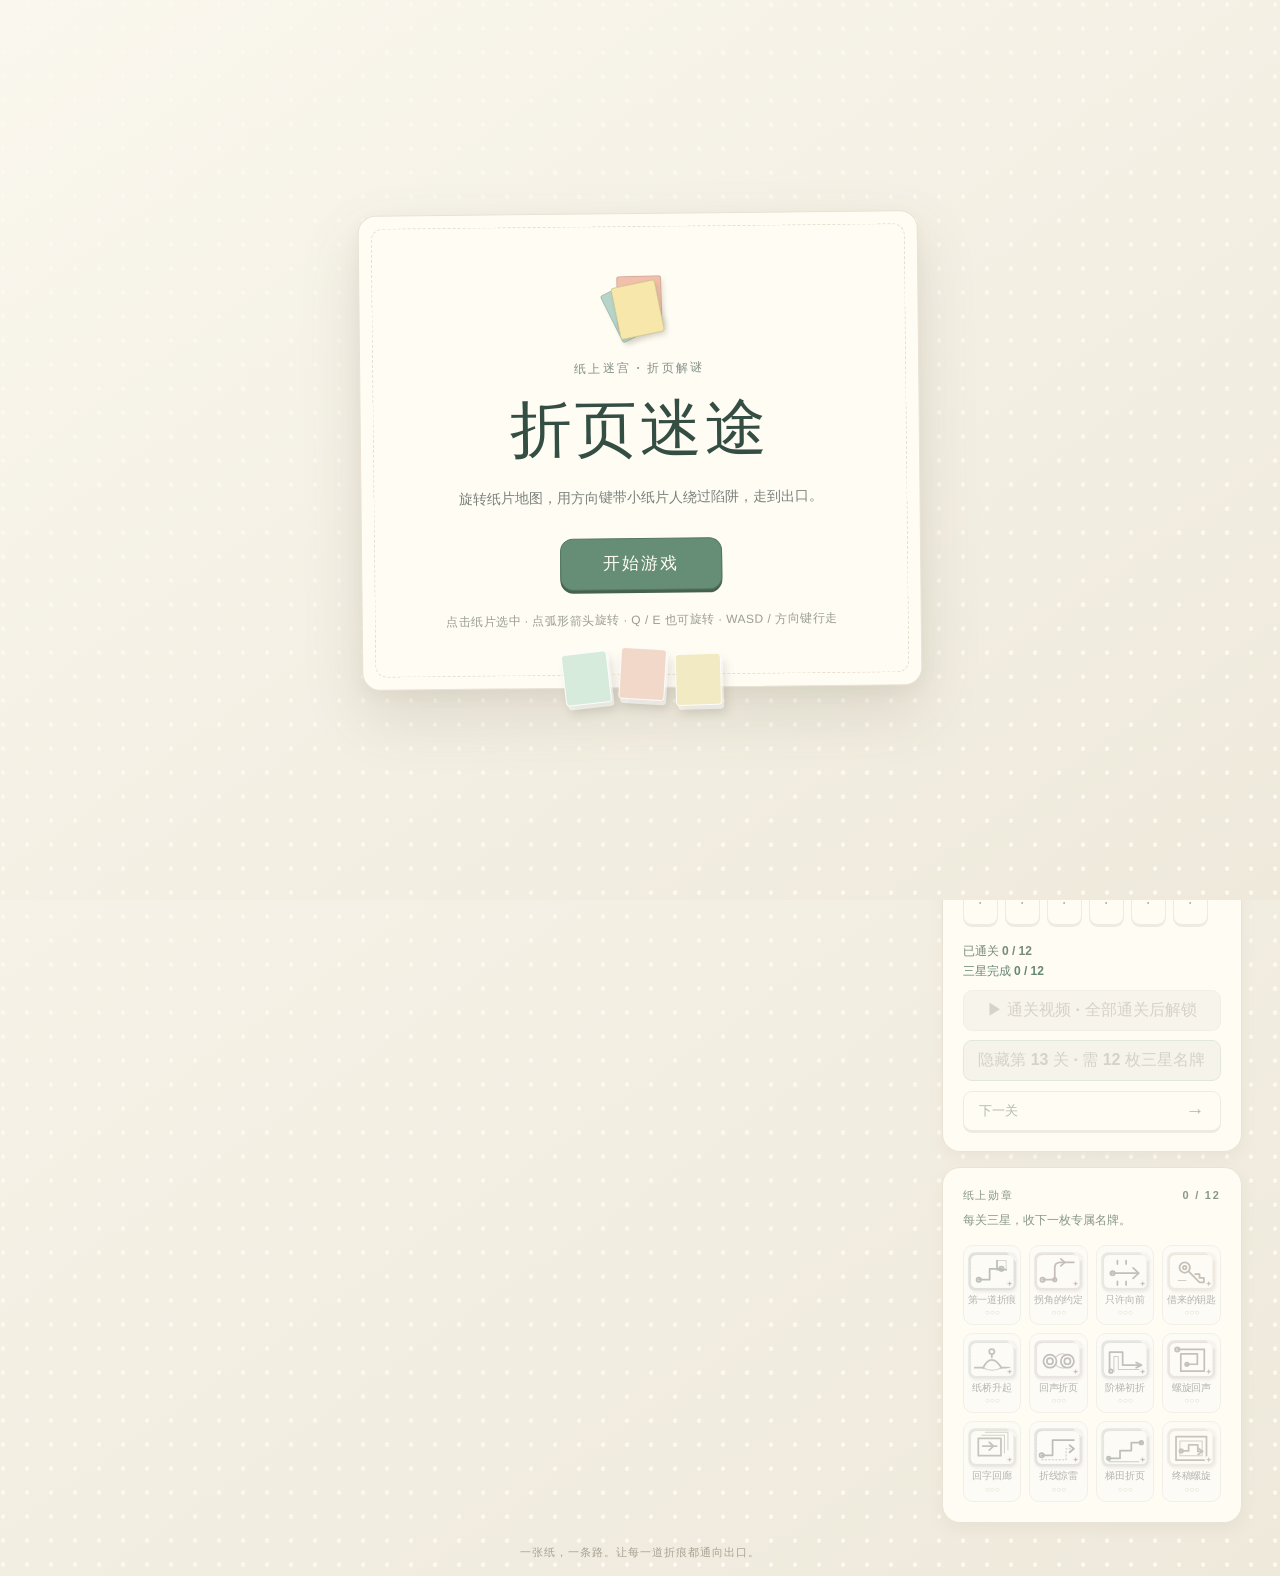
==== commit 4d9a28c2: "Smooth keyboard walking animation" ====
--- a/index.html
+++ b/index.html
@@ -456,6 +456,8 @@
 .control-card .main-controls { justify-content: center; }
 
 .paper-person.blocked { animation: personBlocked .24s ease; }
+.paper-person { transform-origin: 50% 62%; }
+.paper-person .person-head, .paper-person .person-feet { transform-origin: 50% 50%; }
 @keyframes personBlocked {
   25% { transform: translateX(-3px) rotate(var(--face)); }
   50% { transform: translateX(3px) rotate(var(--face)); }
@@ -474,7 +476,7 @@
         <h1 class="start-title">折页迷途</h1>
         <p class="start-subtitle">旋转纸片地图，用方向键带小纸片人绕过陷阱，走到出口。</p>
         <button id="start-button" class="primary-button start-button" type="button">开始游戏</button>
-        <p class="start-hint">点击纸片选中 · 点弧形箭头旋转 · Q / E 也可旋转 · 方向键行走</p>
+        <p class="start-hint">点击纸片选中 · 点弧形箭头旋转 · Q / E 也可旋转 · WASD / 方向键行走</p>
       </div>
       <div class="start-tiles" aria-hidden="true"><span></span><span></span><span></span></div>
     </div>
@@ -499,7 +501,7 @@
           <div class="stage-decoration decoration-one" aria-hidden="true"></div>
           <div class="stage-decoration decoration-two" aria-hidden="true"></div>
           <div id="board" class="board" role="group" aria-label="可旋转地图"></div>
-          <div class="stage-note">点击纸片选中后旋转 · Q / E 旋转 · 方向键行走</div>
+          <div class="stage-note">点击纸片选中后旋转 · Q / E 旋转 · WASD / 方向键行走</div>
         </div>
       </section>
 
@@ -521,7 +523,7 @@
           </div>
           <div class="main-controls"><button id="undo-button" class="icon-button" type="button" title="撤销上一步旋转" aria-label="撤销上一步旋转">↶</button><button id="restart-button" class="icon-button" type="button" title="重开本关" aria-label="重开本关">⟳</button></div>
           <div class="selected-row"><span id="selected-label">已选：暂无</span><div><button id="rotate-left" class="small-button" type="button" title="逆时针旋转选中纸片（Q）" aria-label="逆时针旋转选中纸片">↶ <kbd>Q</kbd></button><button id="rotate-right" class="small-button" type="button" title="顺时针旋转选中纸片（E）" aria-label="顺时针旋转选中纸片">↷ <kbd>E</kbd></button></div></div>
-          <p class="control-hint">先旋转纸片拼接路线，再用方向键 / 方向按钮控制纸片人走向出口。</p>
+          <p class="control-hint">先旋转纸片拼接路线，再用 WASD、方向键或屏幕方向按钮控制纸片人走向出口。</p>
         </div>
         <div class="progress-card"><div class="card-label">旅程 · 星级记录</div><div id="level-dots" class="level-dots" aria-label="关卡列表"></div><p id="clear-status" class="clear-status" aria-live="polite">已通关 0 / 12</p><p id="perfect-status" class="perfect-status" aria-live="polite">三星完成 0 / 12</p><button id="video-entry" class="video-entry" type="button" disabled title="前十二关全部通关后即可观看，不要求三星">▶ 通关视频 · 全部通关后解锁</button><button id="boss-entry" class="boss-entry" type="button" disabled title="前十二关全部获得三星名牌后解锁">隐藏第 13 关 · 需 12 枚三星名牌</button><button id="next-button" class="next-button" type="button" title="进入下一关">下一关 <span>→</span></button></div>
         <div class="achievement-card"><div class="card-label">纸上勋章 <span id="badge-count">0 / 12</span></div><p class="badge-intro">每关三星，收下一枚专属名牌。</p><div id="badge-shelf" class="badge-shelf" aria-label="关卡成就名牌"></div><div id="boss-badge-slot" class="boss-badge-slot" hidden></div><button id="finale-replay" class="finale-replay" type="button" hidden title="重看致谢与名牌融合动画">▶ 重看集章终章</button></div>
@@ -2189,6 +2191,10 @@
 let toastTimer = null;
 let finaleTimer = null;
 let swapTimer = null;
+let winTimer = null;
+let walkInputTimer = null;
+let walkInputBusy = false;
+let queuedWalkDirection = null;
 let pendingTrapTip = false;
 let unlocked = Math.max(1, Math.min(LEVELS.length, readUnlocked()));
 const records = loadRecords();
@@ -2205,6 +2211,58 @@
 });
 
 function cloneState(value) { return JSON.parse(JSON.stringify(value)); }
+const WALK_DURATION = 230;
+function resetWalkInput() {
+  clearTimeout(walkInputTimer);
+  walkInputTimer = null;
+  walkInputBusy = false;
+  queuedWalkDirection = null;
+}
+function animatePersonStep(from, direction, teleported = false) {
+  const person = board.querySelector(".paper-person");
+  if (!person || !from || !person.animate || matchMedia("(prefers-reduced-motion: reduce)").matches) return 0;
+  const to = person.getBoundingClientRect();
+  const dx = (from.rect.left + from.rect.right - to.left - to.right) / 2;
+  const dy = (from.rect.top + from.rect.bottom - to.top - to.bottom) / 2;
+  const targetAngle = direction * 90;
+  let turn = (from.direction - direction + 4) % 4;
+  if (turn > 2) turn -= 4;
+  const startAngle = targetAngle + turn * 90;
+  if (teleported) {
+    person.animate([
+      { opacity: 0, transform: `scale(.82) rotate(${targetAngle}deg)` },
+      { opacity: 1, transform: `scale(1) rotate(${targetAngle}deg)` }
+    ], { duration: WALK_DURATION, easing: "cubic-bezier(.2,.75,.25,1)" });
+  } else {
+    // 起步、滑行、收步：前段稍加速，后段柔和停下，不让角色上下跳格。
+    person.animate([
+      { offset: 0, transform: `translate(${dx}px,${dy}px) rotate(${startAngle}deg) scale(.97)`, easing: "cubic-bezier(.4,0,.75,.45)" },
+      { offset: .16, transform: `translate(${dx * .92}px,${dy * .92}px) rotate(${targetAngle}deg) scale(.98)`, easing: "cubic-bezier(.18,.65,.28,1)" },
+      { offset: .76, transform: `translate(${dx * .08}px,${dy * .08}px) rotate(${targetAngle}deg) scale(1.02)`, easing: "ease-out" },
+      { offset: 1, transform: `translate(0,0) rotate(${targetAngle}deg) scale(1)` }
+    ], { duration: WALK_DURATION });
+  }
+  person.querySelector(".person-head")?.animate([
+    { transform: "rotate(-5deg)" }, { transform: "rotate(3deg)", offset: .56 }, { transform: "rotate(0deg)" }
+  ], { duration: WALK_DURATION, easing: "ease-in-out" });
+  person.querySelector(".person-feet")?.animate([
+    { transform: "skewX(-9deg)" }, { transform: "skewX(7deg)", offset: .58 }, { transform: "skewX(0deg)" }
+  ], { duration: WALK_DURATION, easing: "ease-in-out" });
+  return WALK_DURATION;
+}
+function requestWalk(direction) {
+  if (!state || ["won", "failed"].includes(state.phase) || !$("#modal").classList.contains("hidden")) return;
+  if (walkInputBusy) { queuedWalkDirection = direction; return; }
+  walkInputBusy = true;
+  move(direction);
+  walkInputTimer = setTimeout(() => {
+    walkInputBusy = false;
+    walkInputTimer = null;
+    const next = queuedWalkDirection;
+    queuedWalkDirection = null;
+    if (next !== null) requestWalk(next);
+  }, matchMedia("(prefers-reduced-motion: reduce)").matches ? 70 : WALK_DURATION);
+}
 function currentLevel() { return LEVELS[levelIndex]; }
 function tileById(id) { return state.tiles.find((tile) => tile.id === id); }
 function tileAt(col, row) { return state.tiles.find((tile) => tile.col === col && tile.row === row); }
@@ -2308,6 +2366,8 @@
 
 function loadLevel(index, showIntro = true) {
   const changingLevel = !!state && index !== levelIndex;
+  resetWalkInput();
+  clearTimeout(winTimer);
   clearTimeout(finaleTimer);
   clearTimeout(toastTimer);
   $("#toast").classList.remove("visible");
@@ -2360,6 +2420,7 @@
 
 function undo() {
   if (!state.history.length) return showToast("还没有可以撤销的旋转");
+  resetWalkInput();
   const previous = state.history.pop();
   const history = state.history;
   state = { ...previous, history };
@@ -2370,6 +2431,8 @@
 
 function move(direction) {
   if (["won", "failed"].includes(state.phase)) return;
+  const fromPerson = board.querySelector(".paper-person");
+  const from = fromPerson ? { rect: fromPerson.getBoundingClientRect(), direction: state.player.direction } : null;
   const backup = snapshot();
   const originTile = tileById(state.player.tile);
   const origin = cellAt(originTile, state.player.x, state.player.y);
@@ -2404,12 +2467,14 @@
   state.steps++;
   if (cell.type === "K") { state.hasKey = true; playTone(760, .09); showToast("找到钥匙了！"); }
   if (cell.type === "T") { state.bridgeOn = true; playTone(650, .09); showToast("纸桥升起来了！"); }
+  let teleported = false;
   if (isPortal(cell.type)) {
     const pair = findPortalPair(cell.type, cell.key);
-    if (pair) { state.player.tile = pair.tile.id; state.player.x = pair.x; state.player.y = pair.y; playTone(880, .12); }
-  }
-  if (cell.type === "X") return win();
+    if (pair) { state.player.tile = pair.tile.id; state.player.x = pair.x; state.player.y = pair.y; teleported = true; playTone(880, .12); }
+  }
+  if (cell.type === "X") return win(from, direction, teleported);
   drawBoard();
+  animatePersonStep(from, direction, teleported);
 }
 
 function flashPerson() {
@@ -2514,7 +2579,7 @@
   return 1;
 }
 
-function win() {
+function win(from, direction, teleported) {
   state.phase = "won";
   sound.cue("award");
   if (levelIndex + 2 > unlocked) { unlocked = Math.min(LEVELS.length, levelIndex + 2); saveUnlocked(unlocked); }
@@ -2523,21 +2588,29 @@
   const newBadge = rating === 3 && records[currentLevel().id]?.stars !== 3;
   saveRecord(records, currentLevel().id, { stars: rating, rotations: state.used, steps: state.steps });
   drawBoard();
+  const walkDuration = animatePersonStep(from, direction, teleported);
   drawProgress();
   if (newBadge) $("#badge-shelf").querySelector(`[data-badge="${currentLevel().id}"]`)?.classList.add("just-earned");
   const final = levelIndex === LEVELS.length - 1;
+  const wonLevel = levelIndex;
   const justCompletedCollection = !wasPerfect && allPerfect(records);
   const optimal = optimalStepCount();
   const award = newBadge ? `<div class="award-detail">${badgeMarkup(currentLevel().id, true)}<span><strong>新名牌已获得</strong><small>三星珍藏 · ${currentLevel().name}</small></span></div>` : "";
-  if (justCompletedCollection) {
-    showModal({ kicker: "十二枚名牌 · 全部收集", title: "终章即将展开", message: "谢谢你走完每一道折痕。", details: `${award}<div>步数 ${state.steps}（最优 ${optimal}） · 旋转 ${state.used} 次</div>`, actions: [{ label: "立即开启终章 →", primary: true, callback: () => { clearTimeout(finaleTimer); hideModal(); finale.start(); } }] });
-    finaleTimer = setTimeout(() => { hideModal(); finale.start(); }, 2600);
-    return;
-  }
-  const finalActions = allPerfect(records)
-    ? [{ label: "重玩本关", callback: () => loadLevel(levelIndex, false) }, { label: "进入隐藏关 →", primary: true, callback: openBoss }]
-    : [{ label: "重玩本关", callback: () => loadLevel(levelIndex, false) }];
-  showModal({ kicker: "路线接通", title: final ? "所有折页已走通！" : "抵达出口！", message: currentLevel().goal, details: `<div class="result-stars">${"✦".repeat(rating)}<span>${"✦".repeat(3 - rating)}</span></div>${award}<div>步数 ${state.steps}（最优 ${optimal}） · 旋转 ${state.used} 次</div>${final && !allPerfect(records) ? `<div>距离隐藏关还差 ${12 - perfectCount(records)} 个三星记录</div>` : ""}`, actions: final ? finalActions : [{ label: "再玩一次", callback: () => loadLevel(levelIndex, false) }, { label: "下一关 →", primary: true, callback: () => loadLevel(levelIndex + 1) }] });
+  const showResult = () => {
+    winTimer = null;
+    if (state.phase !== "won" || levelIndex !== wonLevel) return;
+    if (justCompletedCollection) {
+      showModal({ kicker: "十二枚名牌 · 全部收集", title: "终章即将展开", message: "谢谢你走完每一道折痕。", details: `${award}<div>步数 ${state.steps}（最优 ${optimal}） · 旋转 ${state.used} 次</div>`, actions: [{ label: "立即开启终章 →", primary: true, callback: () => { clearTimeout(finaleTimer); hideModal(); finale.start(); } }] });
+      finaleTimer = setTimeout(() => { hideModal(); finale.start(); }, 2600);
+      return;
+    }
+    const finalActions = allPerfect(records)
+      ? [{ label: "重玩本关", callback: () => loadLevel(levelIndex, false) }, { label: "进入隐藏关 →", primary: true, callback: openBoss }]
+      : [{ label: "重玩本关", callback: () => loadLevel(levelIndex, false) }];
+    showModal({ kicker: "路线接通", title: final ? "所有折页已走通！" : "抵达出口！", message: currentLevel().goal, details: `<div class="result-stars">${"✦".repeat(rating)}<span>${"✦".repeat(3 - rating)}</span></div>${award}<div>步数 ${state.steps}（最优 ${optimal}） · 旋转 ${state.used} 次</div>${final && !allPerfect(records) ? `<div>距离隐藏关还差 ${12 - perfectCount(records)} 个三星记录</div>` : ""}`, actions: final ? finalActions : [{ label: "再玩一次", callback: () => loadLevel(levelIndex, false) }, { label: "下一关 →", primary: true, callback: () => loadLevel(levelIndex + 1) }] });
+  };
+  if (walkDuration) winTimer = setTimeout(showResult, walkDuration);
+  else showResult();
 }
 
 function openBoss() {
@@ -2564,6 +2637,7 @@
 
 function stepBack() {
   if (!state.stepBackup) return;
+  resetWalkInput();
   const history = state.history;
   state = { ...cloneState(state.stepBackup), history, stepBackup: null };
   hideModal();
@@ -2634,18 +2708,18 @@
   }
 });
 document.addEventListener("keydown", (event) => {
-  if (!$("#start-screen").classList.contains("hidden") || $("#normal-game").hidden || !$("#finale-screen").hidden || !$("#video-overlay").hidden) return;
-  if (event.altKey || event.ctrlKey || event.metaKey || event.target.matches("input,textarea")) return;
+  if (!$("#start-screen").classList.contains("hidden") || $("#normal-game").hidden || !$("#finale-screen").hidden || !$("#video-overlay").hidden || !$("#modal").classList.contains("hidden")) return;
+  if (event.altKey || event.ctrlKey || event.metaKey || event.target.matches("input,textarea,select,[contenteditable]")) return;
   const key = event.key.toLowerCase();
   if (key === "q" && state.selected) rotate(state.selected, -1);
   if (key === "e" && state.selected) rotate(state.selected, 1);
   const moveKeys = { arrowup: 0, w: 0, arrowright: 1, d: 1, arrowdown: 2, s: 2, arrowleft: 3, a: 3 };
-  if (key in moveKeys) { event.preventDefault(); move(moveKeys[key]); }
+  if (key in moveKeys) { event.preventDefault(); requestWalk(moveKeys[key]); }
 });
-$("#move-up").addEventListener("click", () => move(0));
-$("#move-right").addEventListener("click", () => move(1));
-$("#move-down").addEventListener("click", () => move(2));
-$("#move-left").addEventListener("click", () => move(3));
+$("#move-up").addEventListener("click", () => requestWalk(0));
+$("#move-right").addEventListener("click", () => requestWalk(1));
+$("#move-down").addEventListener("click", () => requestWalk(2));
+$("#move-left").addEventListener("click", () => requestWalk(3));
 $("#restart-button").addEventListener("click", () => loadLevel(levelIndex, false));
 $("#undo-button").addEventListener("click", undo);
 $("#rotate-left").addEventListener("click", () => rotate(state.selected, -1));
@@ -2663,7 +2737,7 @@
 $("#sound-button").title = sound.isEnabled() ? "关闭音乐与音效" : "打开音乐与音效";
 $("#sound-button").addEventListener("click", () => { const enabled = sound.setEnabled(!sound.isEnabled()); $("#sound-button").classList.toggle("active", enabled); $("#sound-button").setAttribute("aria-pressed", String(enabled)); $("#sound-button").title = enabled ? "关闭音乐与音效" : "打开音乐与音效"; showToast(enabled ? "音乐与音效已打开" : "音乐与音效已关闭"); });
 document.addEventListener("click", (event) => { if (event.target.closest("button") && !event.target.closest("#sound-button")) sound.cue("click"); }, { capture: true });
-$("#help-button").addEventListener("click", () => showModal({ kicker: "折页图例", title: "每格都有它的脾气", message: "点击纸片选中，再用出现的 ↶/↷ 或 Q/E 旋转，接好道路后用方向键控制纸片人走向出口。撞墙只会停在原地，踩到 × 陷阱或悬崖会失败。", details: "✦ 出口　◆ 钥匙　▣ 锁门　● 开关　≋ 纸桥<br>→ 单向路　◌ 一次性路　◎ 传送门（同号相通）　× 陷阱（踩到即失败）<br>纸胶带 = 固定纸片，不能旋转", actions: [{ label: "知道了", primary: true, callback: hideModal }] }));
+$("#help-button").addEventListener("click", () => showModal({ kicker: "折页图例", title: "每格都有它的脾气", message: "点击纸片选中，再用出现的 ↶/↷ 或 Q/E 旋转，接好道路后用 WASD、方向键或屏幕方向按钮控制纸片人走向出口。撞墙只会停在原地，踩到 × 陷阱或悬崖会失败。", details: "✦ 出口　◆ 钥匙　▣ 锁门　● 开关　≋ 纸桥<br>→ 单向路　◌ 一次性路　◎ 传送门（同号相通）　× 陷阱（踩到即失败）<br>纸胶带 = 固定纸片，不能旋转", actions: [{ label: "知道了", primary: true, callback: hideModal }] }));
 $("#modal-close").addEventListener("click", hideModal);
 $("#modal").addEventListener("click", (event) => { if (event.target === $("#modal")) hideModal(); });
 
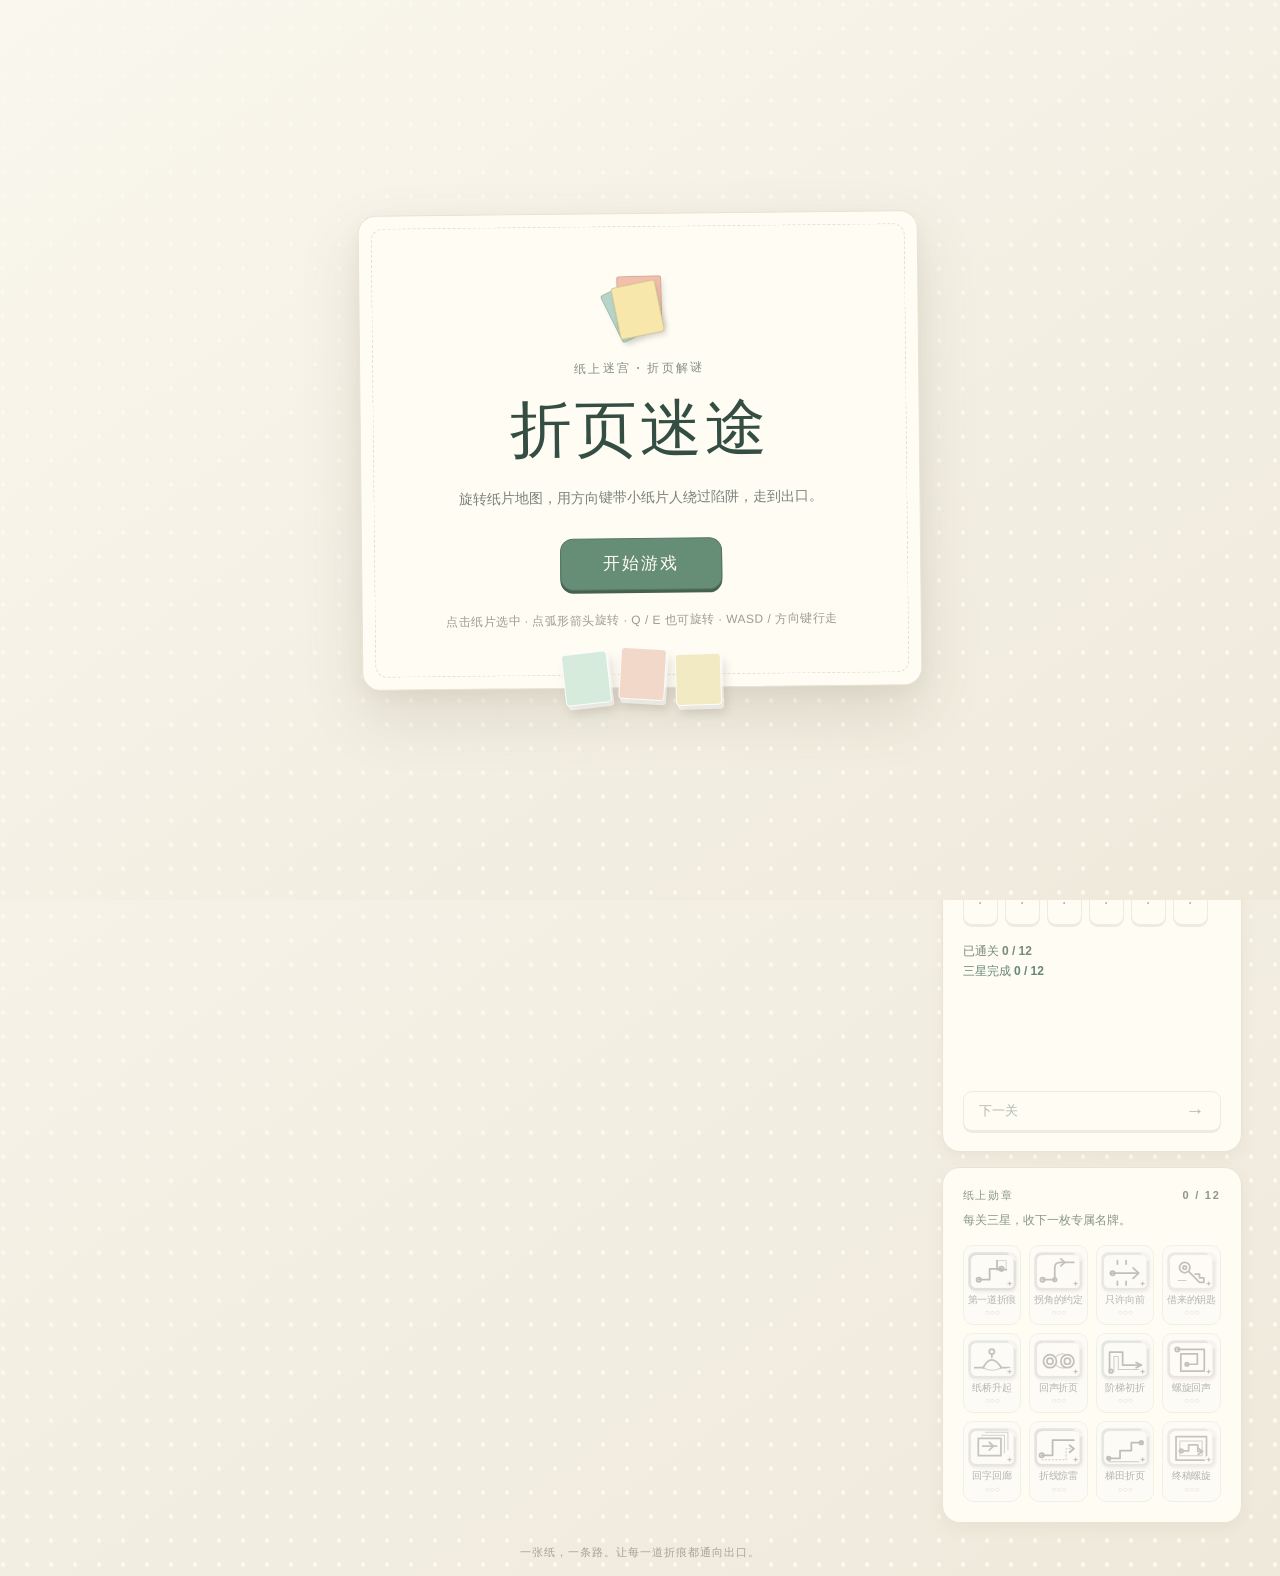
==== commit fa88466e: "Add rewind shortcuts and portal transition" ====
--- a/index.html
+++ b/index.html
@@ -458,6 +458,10 @@
 .paper-person.blocked { animation: personBlocked .24s ease; }
 .paper-person { transform-origin: 50% 62%; }
 .paper-person .person-head, .paper-person .person-feet { transform-origin: 50% 50%; }
+.portal-trace-layer { position: absolute; inset: 0; z-index: 8; pointer-events: none; overflow: visible; }
+.portal-trace-layer svg { position: absolute; inset: 0; width: 100%; height: 100%; overflow: visible; }
+.portal-trace-layer .portal-particle { position: absolute; width: 3px; height: 3px; margin: -1.5px; border-radius: 50%; background: #a6bcae; box-shadow: 0 0 5px #b9c9bd88; opacity: 0; }
+.portal-trace-layer .portal-ghost { z-index: 1; pointer-events: none; }
 @keyframes personBlocked {
   25% { transform: translateX(-3px) rotate(var(--face)); }
   50% { transform: translateX(3px) rotate(var(--face)); }
@@ -521,9 +525,9 @@
             <button id="move-down" class="dpad-button down" type="button" title="向下走" aria-label="向下走">↓</button>
             <button id="move-right" class="dpad-button right" type="button" title="向右走" aria-label="向右走">→</button>
           </div>
-          <div class="main-controls"><button id="undo-button" class="icon-button" type="button" title="撤销上一步旋转" aria-label="撤销上一步旋转">↶</button><button id="restart-button" class="icon-button" type="button" title="重开本关" aria-label="重开本关">⟳</button></div>
+          <div class="main-controls"><button id="step-back-button" class="icon-button" type="button" title="退回上一步行走（R）" aria-label="退回上一步行走">↩</button><button id="undo-button" class="icon-button" type="button" title="撤销上一步旋转" aria-label="撤销上一步旋转">↶</button><button id="restart-button" class="icon-button" type="button" title="重开本关（Z）" aria-label="重开本关">⟳</button></div>
           <div class="selected-row"><span id="selected-label">已选：暂无</span><div><button id="rotate-left" class="small-button" type="button" title="逆时针旋转选中纸片（Q）" aria-label="逆时针旋转选中纸片">↶ <kbd>Q</kbd></button><button id="rotate-right" class="small-button" type="button" title="顺时针旋转选中纸片（E）" aria-label="顺时针旋转选中纸片">↷ <kbd>E</kbd></button></div></div>
-          <p class="control-hint">先旋转纸片拼接路线，再用 WASD、方向键或屏幕方向按钮控制纸片人走向出口。</p>
+          <p class="control-hint">WASD / 方向键行走 · R 退回一步 · Z 重开 · Q / E 旋转选中纸片。</p>
         </div>
         <div class="progress-card"><div class="card-label">旅程 · 星级记录</div><div id="level-dots" class="level-dots" aria-label="关卡列表"></div><p id="clear-status" class="clear-status" aria-live="polite">已通关 0 / 12</p><p id="perfect-status" class="perfect-status" aria-live="polite">三星完成 0 / 12</p><button id="video-entry" class="video-entry" type="button" disabled title="前十二关全部通关后即可观看，不要求三星">▶ 通关视频 · 全部通关后解锁</button><button id="boss-entry" class="boss-entry" type="button" disabled title="前十二关全部获得三星名牌后解锁">隐藏第 13 关 · 需 12 枚三星名牌</button><button id="next-button" class="next-button" type="button" title="进入下一关">下一关 <span>→</span></button></div>
         <div class="achievement-card"><div class="card-label">纸上勋章 <span id="badge-count">0 / 12</span></div><p class="badge-intro">每关三星，收下一枚专属名牌。</p><div id="badge-shelf" class="badge-shelf" aria-label="关卡成就名牌"></div><div id="boss-badge-slot" class="boss-badge-slot" hidden></div><button id="finale-replay" class="finale-replay" type="button" hidden title="重看致谢与名牌融合动画">▶ 重看集章终章</button></div>
@@ -534,7 +538,7 @@
       <div class="boss-layout">
         <div class="boss-map-card"><div class="boss-card-title">全图导航 <span>拖动平移 · 滚轮缩放 · 点击选纸片</span></div><canvas id="boss-atlas" width="600" height="600" aria-label="局部纸片地图"></canvas><div class="boss-nav"><button id="boss-follow" type="button">定位纸片人</button><label>视野 <input id="boss-zoom" type="range" min="8" max="40" value="20"></label><label>行 <input id="boss-row" type="number" min="1" max="100" value="1"></label><label>列 <input id="boss-col" type="number" min="1" max="100" value="2"></label><button id="boss-jump" type="button">跳转</button></div><canvas id="boss-minimap" width="200" height="200" aria-label="一百乘一百纸片总览"></canvas></div>
         <div class="boss-detail-card"><div class="boss-card-title">纸片内部 <span id="boss-selected-label">第 1 行 · 第 2 列</span></div><canvas id="boss-detail" width="500" height="500" aria-label="选中纸片的一百乘一百格道路"></canvas><p class="boss-detail-note">深色是墙，浅色是道路，箭头表示单向；红色端点危险。每张纸片都有数百步的绕路；带浅色胶带的纸片不能旋转。</p></div>
-        <aside class="boss-control-card"><div class="boss-card-title">Boss 状态</div><div class="boss-stat-grid"><span>纸片人</span><strong id="boss-player-position">1 行 1 列</strong><span>已走</span><strong id="boss-steps">0 步</strong><span>经过纸片</span><strong id="boss-visited">1 / 10000</strong><span>回程钥匙</span><strong id="boss-key-status">◇ 未取得</strong><span>用时</span><strong id="boss-time">00:00</strong><span>旋转</span><strong id="boss-turns">0 / 0</strong></div><div class="boss-controls"><button id="boss-left" type="button" title="逆时针旋转选中纸片">↶ 逆时针</button><button id="boss-right" type="button" title="顺时针旋转选中纸片">↷ 顺时针</button><button id="boss-undo" type="button">撤销旋转</button><button id="boss-restart" type="button">重开本关</button><button id="boss-play" class="primary-button" type="button">▶ 开始行走</button><label>行走速度 <select id="boss-speed"><option value="1">原速 1×</option><option value="64">64×</option><option value="4096" selected>4096×</option><option value="65536">65536×</option></select></label></div><form id="boss-skip-form" class="boss-skip-form"><label for="boss-skip-code">跳关代码</label><div><input id="boss-skip-code" type="text" autocomplete="off" autocapitalize="off" spellcheck="false" placeholder="输入代码" aria-label="第十三关跳关代码"><button type="submit" title="使用跳关代码">→ 使用</button></div><small>仅跳过本关，不计入星级记录。</small></form><p id="boss-hint" class="boss-hint" role="status">同一张纸片要在返程再次使用；错过钥匙会在远处被锁门拦下；带胶带的纸片固定不动。</p></aside>
+        <aside class="boss-control-card"><div class="boss-card-title">Boss 状态</div><div class="boss-stat-grid"><span>纸片人</span><strong id="boss-player-position">1 行 1 列</strong><span>已走</span><strong id="boss-steps">0 步</strong><span>经过纸片</span><strong id="boss-visited">1 / 10000</strong><span>回程钥匙</span><strong id="boss-key-status">◇ 未取得</strong><span>用时</span><strong id="boss-time">00:00</strong><span>旋转</span><strong id="boss-turns">0 / 0</strong></div><div class="boss-controls"><button id="boss-left" type="button" title="逆时针旋转选中纸片">↶ 逆时针</button><button id="boss-right" type="button" title="顺时针旋转选中纸片">↷ 顺时针</button><button id="boss-undo" type="button" title="撤销上一步旋转（R）">撤销旋转</button><button id="boss-restart" type="button" title="重开本关（Z）">重开本关</button><button id="boss-play" class="primary-button" type="button">▶ 开始行走</button><label>行走速度 <select id="boss-speed"><option value="1">原速 1×</option><option value="64">64×</option><option value="4096" selected>4096×</option><option value="65536">65536×</option></select></label></div><form id="boss-skip-form" class="boss-skip-form"><label for="boss-skip-code">跳关代码</label><div><input id="boss-skip-code" type="text" autocomplete="off" autocapitalize="off" spellcheck="false" placeholder="输入代码" aria-label="第十三关跳关代码"><button type="submit" title="使用跳关代码">→ 使用</button></div><small>仅跳过本关，不计入星级记录。</small></form><p id="boss-hint" class="boss-hint" role="status">同一张纸片要在返程再次使用；错过钥匙会在远处被锁门拦下；带胶带的纸片固定不动。R 撤销旋转，Z 重开。</p></aside>
       </div>
       <details class="boss-video-card"><summary>▶ 观看第 13 关加速通关视频</summary><p>演示双程往返的正确路线；旋转准备与数百万步行走均作倍速压缩。</p><video controls preload="metadata" playsinline data-boss-poster="1" data-boss-video="1" aria-label="第十三关加速通关视频"></video></details>
       <div id="boss-overlay" class="boss-overlay" hidden><div class="boss-overlay-paper"><h3 id="boss-overlay-title"></h3><p id="boss-overlay-message"></p><div id="boss-award" class="boss-award" hidden></div><div><button id="boss-overlay-back" type="button">返回地图</button><button id="boss-overlay-restart" type="button">重开本关</button></div></div></div>
@@ -1728,6 +1732,7 @@
   }
 
   function newState() {
+    if (frameId) { cancelAnimationFrame(frameId); frameId = 0; }
     try { localStorage.removeItem(SAVE_KEY); } catch { /* 私密模式可能禁用存储 */ }
     state = {
       rotations: createBossRotations(), player: { ...BOSS_START }, selected: 1,
@@ -2060,8 +2065,11 @@
   });
   document.addEventListener("keydown", (event) => {
     if (screen.hidden || !overlay.hidden || event.altKey || event.ctrlKey || event.metaKey || event.target.matches("input,select,textarea")) return;
-    if (event.key.toLowerCase() === "q") rotate(-1);
-    if (event.key.toLowerCase() === "e") rotate(1);
+    const key = event.key.toLowerCase();
+    if (key === "q") rotate(-1);
+    if (key === "e") rotate(1);
+    if (key === "r") { event.preventDefault(); undo(); }
+    if (key === "z") { event.preventDefault(); newState(); }
     if (event.code === "Space") { event.preventDefault(); playOrPause(); }
   });
   document.addEventListener("visibilitychange", () => { if (document.hidden && state?.phase === "running") playOrPause(); });
@@ -2195,6 +2203,7 @@
 let walkInputTimer = null;
 let walkInputBusy = false;
 let queuedWalkDirection = null;
+let walkHistory = [];
 let pendingTrapTip = false;
 let unlocked = Math.max(1, Math.min(LEVELS.length, readUnlocked()));
 const records = loadRecords();
@@ -2212,15 +2221,79 @@
 
 function cloneState(value) { return JSON.parse(JSON.stringify(value)); }
 const WALK_DURATION = 230;
+const PORTAL_DURATION = 390;
 function resetWalkInput() {
   clearTimeout(walkInputTimer);
   walkInputTimer = null;
   walkInputBusy = false;
   queuedWalkDirection = null;
 }
-function animatePersonStep(from, direction, teleported = false) {
+function walkSnapshot() {
+  return { player: { ...state.player }, steps: state.steps, hasKey: state.hasKey, bridgeOn: state.bridgeOn, crumble: [...state.crumble], phase: state.phase };
+}
+function animatePortalTransfer(from, person, direction, entry) {
+  const entryTile = [...board.querySelectorAll(".tile")].find((tile) => tile.dataset.tile === entry.tile);
+  const entryCell = entryTile?.querySelector(`.cell-grid .cell:nth-child(${entry.y * CELL_SIZE + entry.x + 1})`);
+  if (!entryCell) return 0;
+  const boardRect = board.getBoundingClientRect();
+  const center = (rect) => ({ x: (rect.left + rect.right) / 2 - boardRect.left, y: (rect.top + rect.bottom) / 2 - boardRect.top });
+  const start = center(from.rect);
+  const inlet = center(entryCell.getBoundingClientRect());
+  const outlet = center(person.getBoundingClientRect());
+  const bend = Math.min(24, Math.hypot(outlet.x - inlet.x, outlet.y - inlet.y) * .12);
+  const control = { x: (inlet.x + outlet.x) / 2 - Math.sign(outlet.y - inlet.y || 1) * bend, y: (inlet.y + outlet.y) / 2 + Math.sign(outlet.x - inlet.x || 1) * bend };
+  const curve = (t) => ({ x: (1 - t) ** 2 * inlet.x + 2 * (1 - t) * t * control.x + t ** 2 * outlet.x, y: (1 - t) ** 2 * inlet.y + 2 * (1 - t) * t * control.y + t ** 2 * outlet.y });
+  const layer = document.createElement("div");
+  layer.className = "portal-trace-layer";
+  layer.dataset.portalTrace = "";
+  const svg = document.createElementNS("http://www.w3.org/2000/svg", "svg");
+  svg.setAttribute("viewBox", `0 0 ${boardRect.width} ${boardRect.height}`);
+  const path = document.createElementNS("http://www.w3.org/2000/svg", "path");
+  path.setAttribute("d", `M ${inlet.x} ${inlet.y} Q ${control.x} ${control.y} ${outlet.x} ${outlet.y}`);
+  path.setAttribute("fill", "none");
+  path.setAttribute("stroke", "#9bb7aa");
+  path.setAttribute("stroke-width", "1.2");
+  path.setAttribute("stroke-dasharray", "2 5");
+  path.animate([{ opacity: 0, strokeDashoffset: 12 }, { offset: .35, opacity: .55, strokeDashoffset: 0 }, { opacity: 0, strokeDashoffset: -8 }], { duration: PORTAL_DURATION, easing: "ease-out" });
+  svg.append(path);
+  layer.append(svg);
+  const ghost = from.person;
+  if (ghost) {
+    ghost.classList.remove("blocked");
+    ghost.classList.add("portal-ghost");
+    ghost.setAttribute("aria-hidden", "true");
+    Object.assign(ghost.style, { left: `${start.x - from.rect.width / 2}px`, top: `${start.y - from.rect.height / 2}px`, width: `${from.rect.width}px`, height: `${from.rect.height}px` });
+    layer.append(ghost);
+    ghost.animate([
+      { opacity: 1, transform: `translate(0,0) rotate(${from.direction * 90}deg) scale(1)` },
+      { opacity: 0, transform: `translate(${inlet.x - start.x}px,${inlet.y - start.y}px) rotate(${direction * 90}deg) scale(.22)` }
+    ], { duration: 155, easing: "cubic-bezier(.38,0,.7,.55)", fill: "forwards" });
+  }
+  for (let i = 0; i < 9; i++) {
+    const particle = document.createElement("i");
+    particle.className = "portal-particle";
+    particle.style.left = `${inlet.x}px`;
+    particle.style.top = `${inlet.y}px`;
+    layer.append(particle);
+    const at = (t) => { const point = curve(t); return `translate(${point.x - inlet.x}px,${point.y - inlet.y}px)`; };
+    particle.animate([
+      { offset: 0, opacity: 0, transform: `${at(0)} scale(.6)` },
+      { offset: .25, opacity: .65, transform: `${at(.25)} scale(1)` },
+      { offset: .72, opacity: .5, transform: `${at(.72)} scale(.85)` },
+      { offset: 1, opacity: 0, transform: `${at(1)} scale(.5)` }
+    ], { duration: 245, delay: 60 + i * 13, easing: "ease-in-out", fill: "both" });
+  }
+  board.append(layer);
+  entryCell.animate([{ filter: "brightness(1)", transform: "scale(1)" }, { offset: .55, filter: "brightness(1.2)", transform: "scale(1.06)" }, { filter: "brightness(1)", transform: "scale(1)" }], { duration: 200 });
+  person.parentElement.animate([{ filter: "brightness(1)", transform: "scale(1)" }, { offset: .55, filter: "brightness(1.2)", transform: "scale(1.06)" }, { filter: "brightness(1)", transform: "scale(1)" }], { duration: 210, delay: 155 });
+  person.animate([{ offset: 0, opacity: 0, transform: `scale(.75) rotate(${direction * 90}deg)` }, { offset: .4, opacity: 0, transform: `scale(.75) rotate(${direction * 90}deg)` }, { offset: 1, opacity: 1, transform: `scale(1) rotate(${direction * 90}deg)` }], { duration: PORTAL_DURATION, easing: "ease-out", fill: "backwards" });
+  setTimeout(() => layer.remove(), PORTAL_DURATION + 40);
+  return PORTAL_DURATION;
+}
+function animatePersonStep(from, direction, portalEntry = null) {
   const person = board.querySelector(".paper-person");
   if (!person || !from || !person.animate || matchMedia("(prefers-reduced-motion: reduce)").matches) return 0;
+  if (portalEntry) return animatePortalTransfer(from, person, direction, portalEntry);
   const to = person.getBoundingClientRect();
   const dx = (from.rect.left + from.rect.right - to.left - to.right) / 2;
   const dy = (from.rect.top + from.rect.bottom - to.top - to.bottom) / 2;
@@ -2228,20 +2301,13 @@
   let turn = (from.direction - direction + 4) % 4;
   if (turn > 2) turn -= 4;
   const startAngle = targetAngle + turn * 90;
-  if (teleported) {
-    person.animate([
-      { opacity: 0, transform: `scale(.82) rotate(${targetAngle}deg)` },
-      { opacity: 1, transform: `scale(1) rotate(${targetAngle}deg)` }
-    ], { duration: WALK_DURATION, easing: "cubic-bezier(.2,.75,.25,1)" });
-  } else {
-    // 起步、滑行、收步：前段稍加速，后段柔和停下，不让角色上下跳格。
-    person.animate([
-      { offset: 0, transform: `translate(${dx}px,${dy}px) rotate(${startAngle}deg) scale(.97)`, easing: "cubic-bezier(.4,0,.75,.45)" },
-      { offset: .16, transform: `translate(${dx * .92}px,${dy * .92}px) rotate(${targetAngle}deg) scale(.98)`, easing: "cubic-bezier(.18,.65,.28,1)" },
-      { offset: .76, transform: `translate(${dx * .08}px,${dy * .08}px) rotate(${targetAngle}deg) scale(1.02)`, easing: "ease-out" },
-      { offset: 1, transform: `translate(0,0) rotate(${targetAngle}deg) scale(1)` }
-    ], { duration: WALK_DURATION });
-  }
+  // 起步、滑行、收步：前段稍加速，后段柔和停下，不让角色上下跳格。
+  person.animate([
+    { offset: 0, transform: `translate(${dx}px,${dy}px) rotate(${startAngle}deg) scale(.97)`, easing: "cubic-bezier(.4,0,.75,.45)" },
+    { offset: .16, transform: `translate(${dx * .92}px,${dy * .92}px) rotate(${targetAngle}deg) scale(.98)`, easing: "cubic-bezier(.18,.65,.28,1)" },
+    { offset: .76, transform: `translate(${dx * .08}px,${dy * .08}px) rotate(${targetAngle}deg) scale(1.02)`, easing: "ease-out" },
+    { offset: 1, transform: `translate(0,0) rotate(${targetAngle}deg) scale(1)` }
+  ], { duration: WALK_DURATION });
   person.querySelector(".person-head")?.animate([
     { transform: "rotate(-5deg)" }, { transform: "rotate(3deg)", offset: .56 }, { transform: "rotate(0deg)" }
   ], { duration: WALK_DURATION, easing: "ease-in-out" });
@@ -2254,14 +2320,14 @@
   if (!state || ["won", "failed"].includes(state.phase) || !$("#modal").classList.contains("hidden")) return;
   if (walkInputBusy) { queuedWalkDirection = direction; return; }
   walkInputBusy = true;
-  move(direction);
+  const duration = move(direction);
   walkInputTimer = setTimeout(() => {
     walkInputBusy = false;
     walkInputTimer = null;
     const next = queuedWalkDirection;
     queuedWalkDirection = null;
     if (next !== null) requestWalk(next);
-  }, matchMedia("(prefers-reduced-motion: reduce)").matches ? 70 : WALK_DURATION);
+  }, matchMedia("(prefers-reduced-motion: reduce)").matches ? 70 : (duration || WALK_DURATION));
 }
 function currentLevel() { return LEVELS[levelIndex]; }
 function tileById(id) { return state.tiles.find((tile) => tile.id === id); }
@@ -2303,6 +2369,7 @@
   const canRotate = !!selectedTile && !selectedTile.blank && !selectedTile.locked && selectedTile.id !== state.player.tile && state.phase !== "won" && state.phase !== "failed";
   $("#rotate-left").disabled = !canRotate;
   $("#rotate-right").disabled = !canRotate;
+  $("#step-back-button").disabled = state.phase === "won" || (state.phase === "failed" ? !state.stepBackup : !walkHistory.length);
   $("#undo-button").disabled = state.history.length === 0;
   const finished = ["won", "failed"].includes(state.phase);
   document.querySelectorAll(".dpad-button").forEach((button) => { button.disabled = finished; });
@@ -2367,6 +2434,7 @@
 function loadLevel(index, showIntro = true) {
   const changingLevel = !!state && index !== levelIndex;
   resetWalkInput();
+  walkHistory = [];
   clearTimeout(winTimer);
   clearTimeout(finaleTimer);
   clearTimeout(toastTimer);
@@ -2421,6 +2489,7 @@
 function undo() {
   if (!state.history.length) return showToast("还没有可以撤销的旋转");
   resetWalkInput();
+  walkHistory = []; // 旋转撤销可能回滚整段路线，旧行走记录不能继续使用。
   const previous = state.history.pop();
   const history = state.history;
   state = { ...previous, history };
@@ -2432,7 +2501,7 @@
 function move(direction) {
   if (["won", "failed"].includes(state.phase)) return;
   const fromPerson = board.querySelector(".paper-person");
-  const from = fromPerson ? { rect: fromPerson.getBoundingClientRect(), direction: state.player.direction } : null;
+  const from = fromPerson ? { rect: fromPerson.getBoundingClientRect(), direction: state.player.direction, person: fromPerson.cloneNode(true) } : null;
   const backup = snapshot();
   const originTile = tileById(state.player.tile);
   const origin = cellAt(originTile, state.player.x, state.player.y);
@@ -2459,6 +2528,7 @@
     state.stepBackup = backup;
     return fail(cell.type === "!" ? "纸片人踩到了陷阱。" : "纸片人跌进了悬崖。", "step");
   }
+  walkHistory.push(walkSnapshot());
   if (origin.type === "C") state.crumble.push(origin.key);
   state.player.tile = targetTile.id;
   state.player.x = x;
@@ -2467,14 +2537,14 @@
   state.steps++;
   if (cell.type === "K") { state.hasKey = true; playTone(760, .09); showToast("找到钥匙了！"); }
   if (cell.type === "T") { state.bridgeOn = true; playTone(650, .09); showToast("纸桥升起来了！"); }
-  let teleported = false;
+  let portalEntry = null;
   if (isPortal(cell.type)) {
     const pair = findPortalPair(cell.type, cell.key);
-    if (pair) { state.player.tile = pair.tile.id; state.player.x = pair.x; state.player.y = pair.y; teleported = true; playTone(880, .12); }
-  }
-  if (cell.type === "X") return win(from, direction, teleported);
+    if (pair) { portalEntry = { tile: targetTile.id, x, y }; state.player.tile = pair.tile.id; state.player.x = pair.x; state.player.y = pair.y; playTone(880, .12); }
+  }
+  if (cell.type === "X") return win(from, direction);
   drawBoard();
-  animatePersonStep(from, direction, teleported);
+  return animatePersonStep(from, direction, portalEntry);
 }
 
 function flashPerson() {
@@ -2579,7 +2649,7 @@
   return 1;
 }
 
-function win(from, direction, teleported) {
+function win(from, direction) {
   state.phase = "won";
   sound.cue("award");
   if (levelIndex + 2 > unlocked) { unlocked = Math.min(LEVELS.length, levelIndex + 2); saveUnlocked(unlocked); }
@@ -2588,7 +2658,7 @@
   const newBadge = rating === 3 && records[currentLevel().id]?.stars !== 3;
   saveRecord(records, currentLevel().id, { stars: rating, rotations: state.used, steps: state.steps });
   drawBoard();
-  const walkDuration = animatePersonStep(from, direction, teleported);
+  const walkDuration = animatePersonStep(from, direction);
   drawProgress();
   if (newBadge) $("#badge-shelf").querySelector(`[data-badge="${currentLevel().id}"]`)?.classList.add("just-earned");
   const final = levelIndex === LEVELS.length - 1;
@@ -2611,6 +2681,7 @@
   };
   if (walkDuration) winTimer = setTimeout(showResult, walkDuration);
   else showResult();
+  return walkDuration;
 }
 
 function openBoss() {
@@ -2643,6 +2714,29 @@
   hideModal();
   drawBoard();
   showToast("已退回上一步");
+}
+
+function undoWalk() {
+  if (state.phase === "failed" && state.stepBackup) return stepBack();
+  if (["won", "failed"].includes(state.phase)) return;
+  const previous = walkHistory.at(-1);
+  if (!previous) return showToast("还没有可以退回的行走步数");
+  const tile = tileById(previous.player.tile);
+  const base = baseCoordinate(previous.player.x, previous.player.y, tile.rotation);
+  const raw = tile.cells[base.y][base.x];
+  if (["#", " ", "!"].includes(raw)) return showToast("原位置已被旋转挡住，请先撤销那次旋转。");
+  resetWalkInput();
+  walkHistory.pop();
+  state.player = { ...previous.player };
+  state.steps = previous.steps;
+  state.hasKey = previous.hasKey;
+  state.bridgeOn = previous.bridgeOn;
+  state.crumble = [...previous.crumble];
+  state.phase = previous.phase;
+  state.stepBackup = null;
+  drawBoard();
+  playTone(380, .045);
+  showToast("已退回上一步行走");
 }
 
 function fail(message, kind = "rotate") {
@@ -2708,9 +2802,12 @@
   }
 });
 document.addEventListener("keydown", (event) => {
-  if (!$("#start-screen").classList.contains("hidden") || $("#normal-game").hidden || !$("#finale-screen").hidden || !$("#video-overlay").hidden || !$("#modal").classList.contains("hidden")) return;
+  if (!$("#start-screen").classList.contains("hidden") || $("#normal-game").hidden || !$("#finale-screen").hidden || !$("#video-overlay").hidden) return;
   if (event.altKey || event.ctrlKey || event.metaKey || event.target.matches("input,textarea,select,[contenteditable]")) return;
   const key = event.key.toLowerCase();
+  if (key === "z") { event.preventDefault(); loadLevel(levelIndex, false); return; }
+  if (key === "r" && ($("#modal").classList.contains("hidden") || state.phase === "failed")) { event.preventDefault(); undoWalk(); return; }
+  if (!$("#modal").classList.contains("hidden")) return;
   if (key === "q" && state.selected) rotate(state.selected, -1);
   if (key === "e" && state.selected) rotate(state.selected, 1);
   const moveKeys = { arrowup: 0, w: 0, arrowright: 1, d: 1, arrowdown: 2, s: 2, arrowleft: 3, a: 3 };
@@ -2720,6 +2817,7 @@
 $("#move-right").addEventListener("click", () => requestWalk(1));
 $("#move-down").addEventListener("click", () => requestWalk(2));
 $("#move-left").addEventListener("click", () => requestWalk(3));
+$("#step-back-button").addEventListener("click", undoWalk);
 $("#restart-button").addEventListener("click", () => loadLevel(levelIndex, false));
 $("#undo-button").addEventListener("click", undo);
 $("#rotate-left").addEventListener("click", () => rotate(state.selected, -1));
